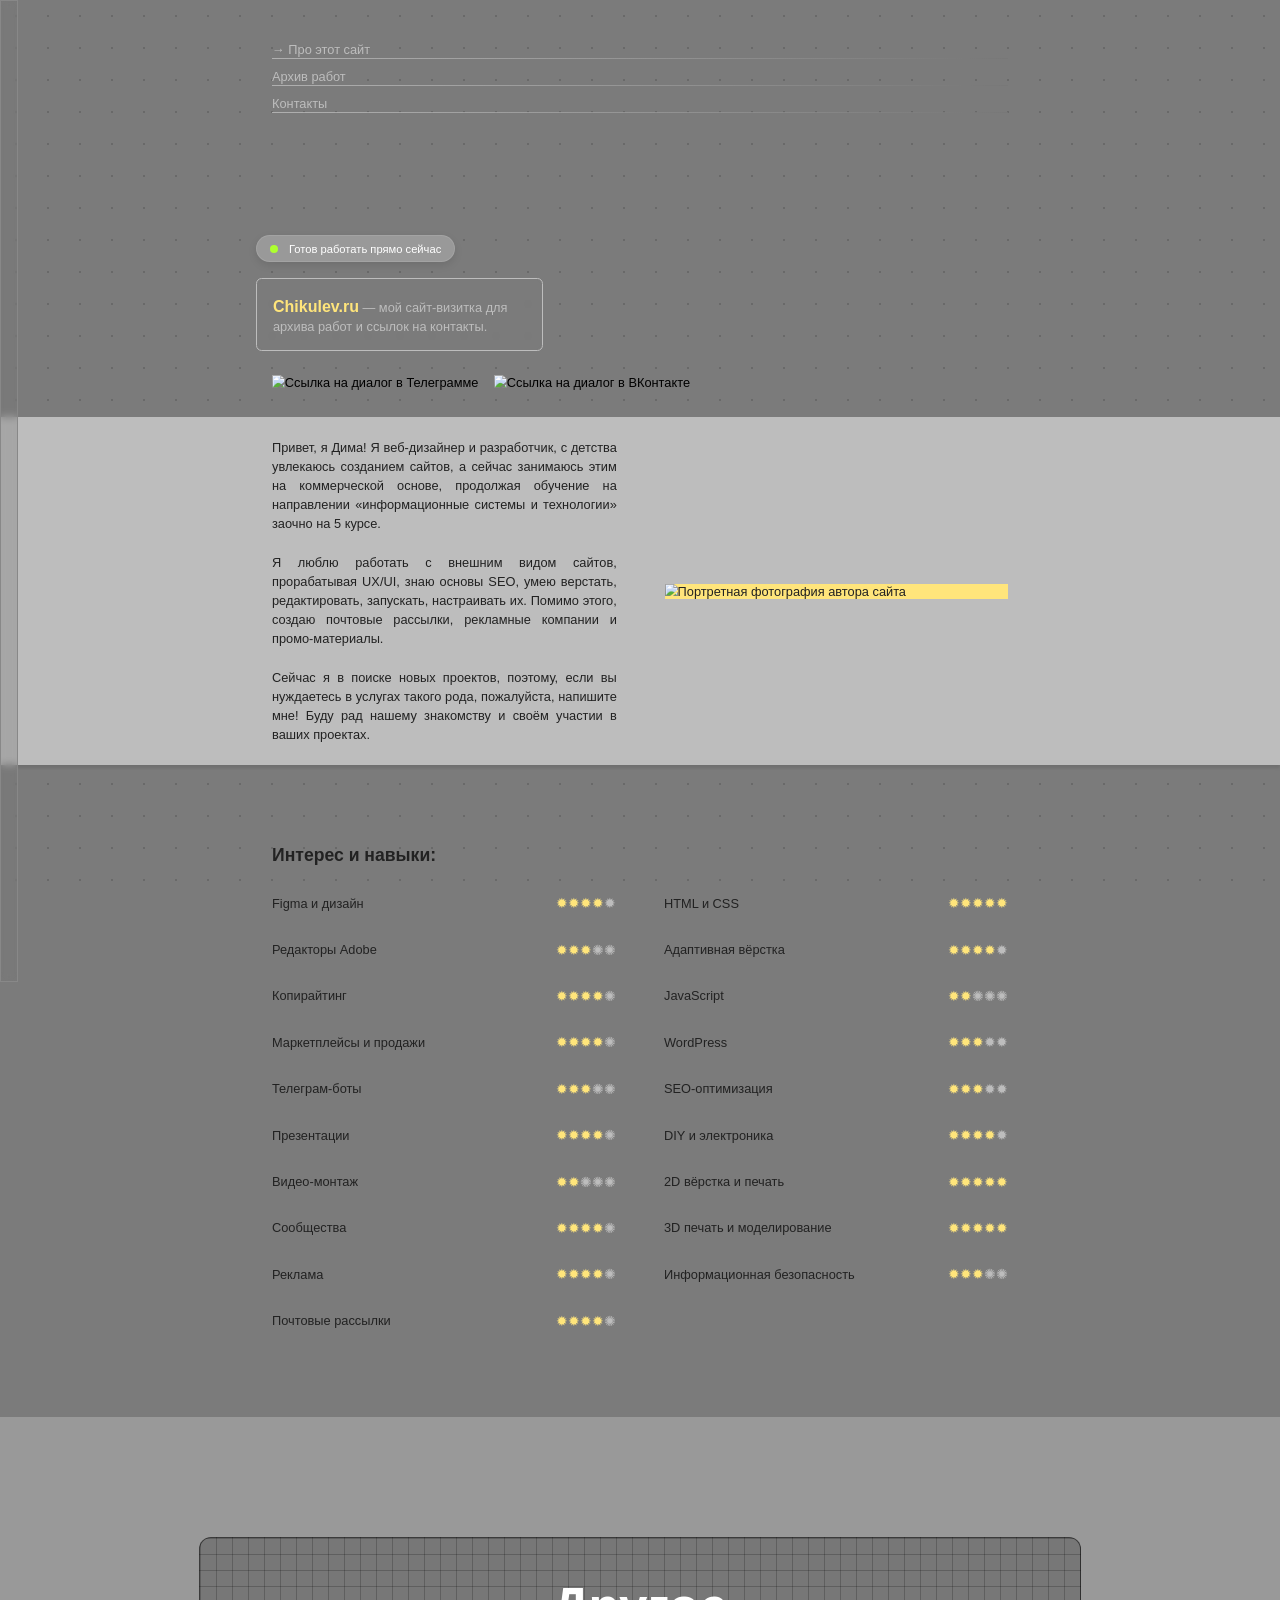
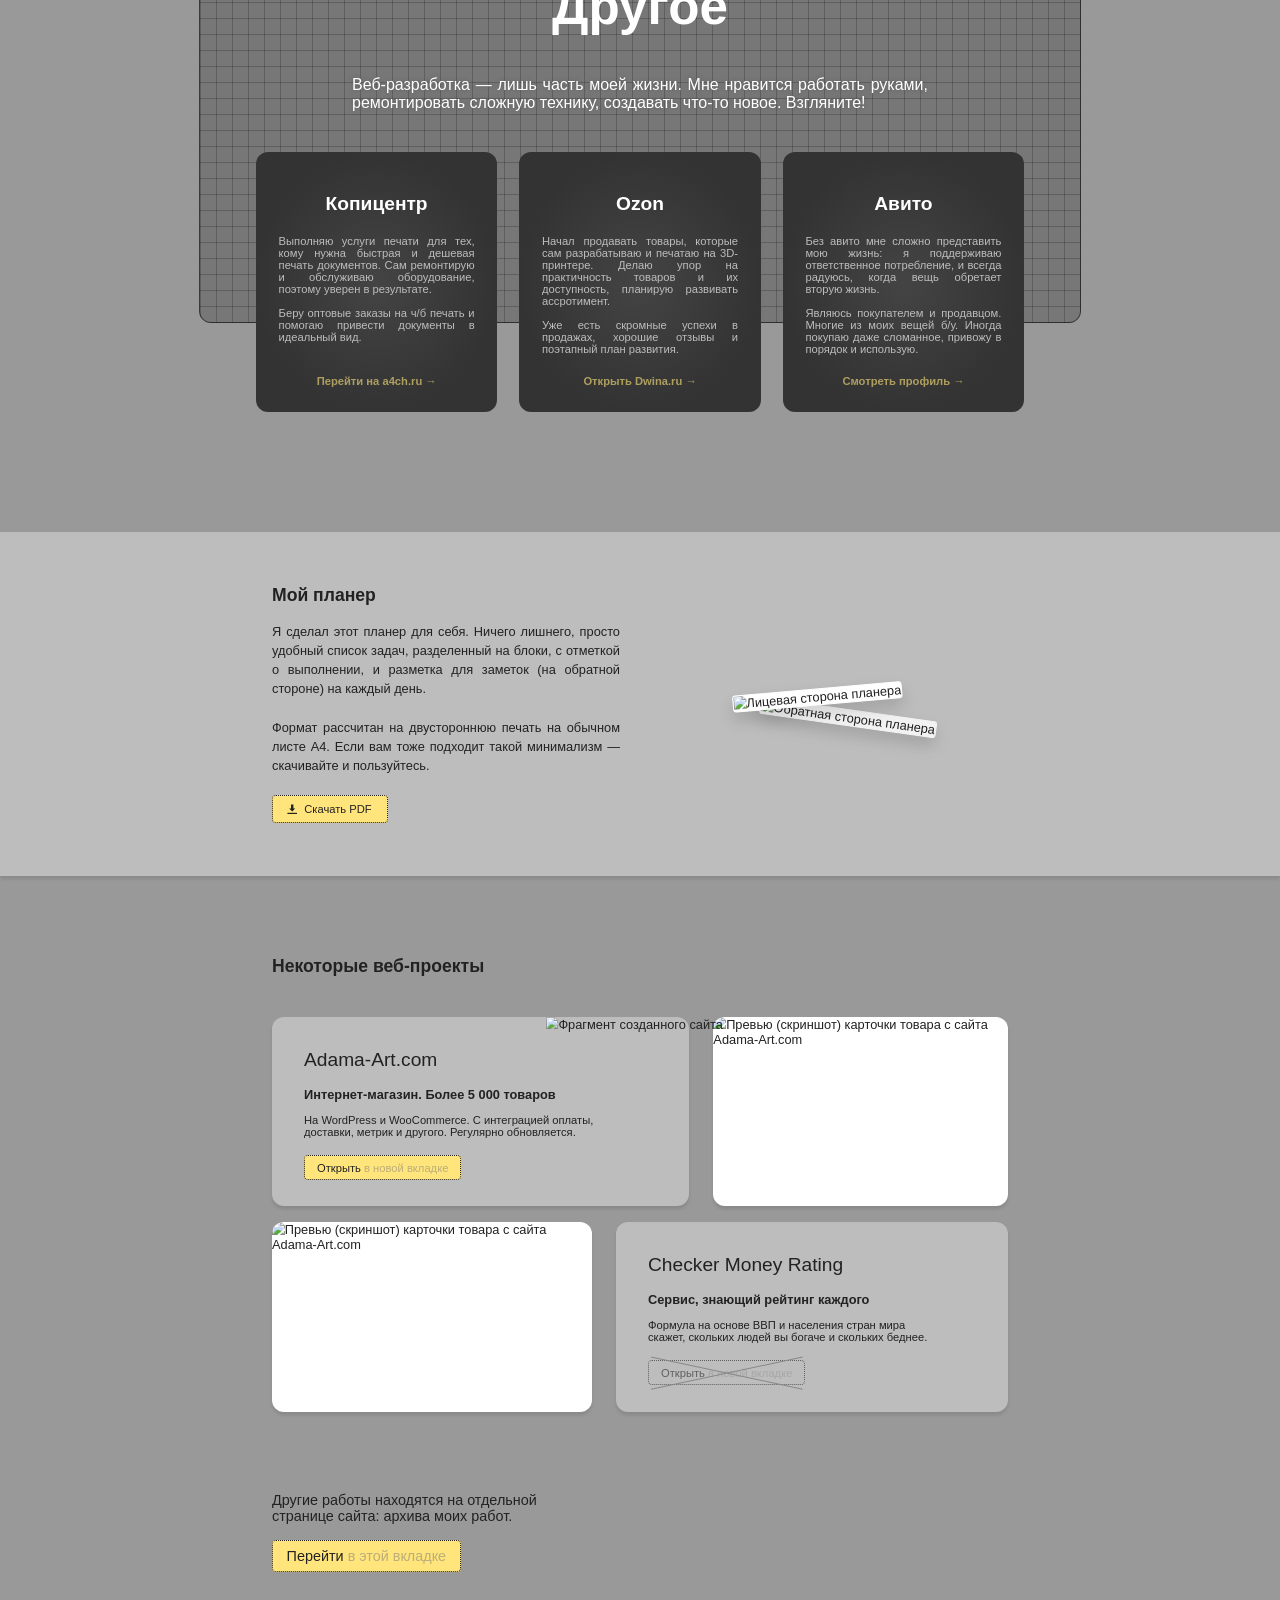
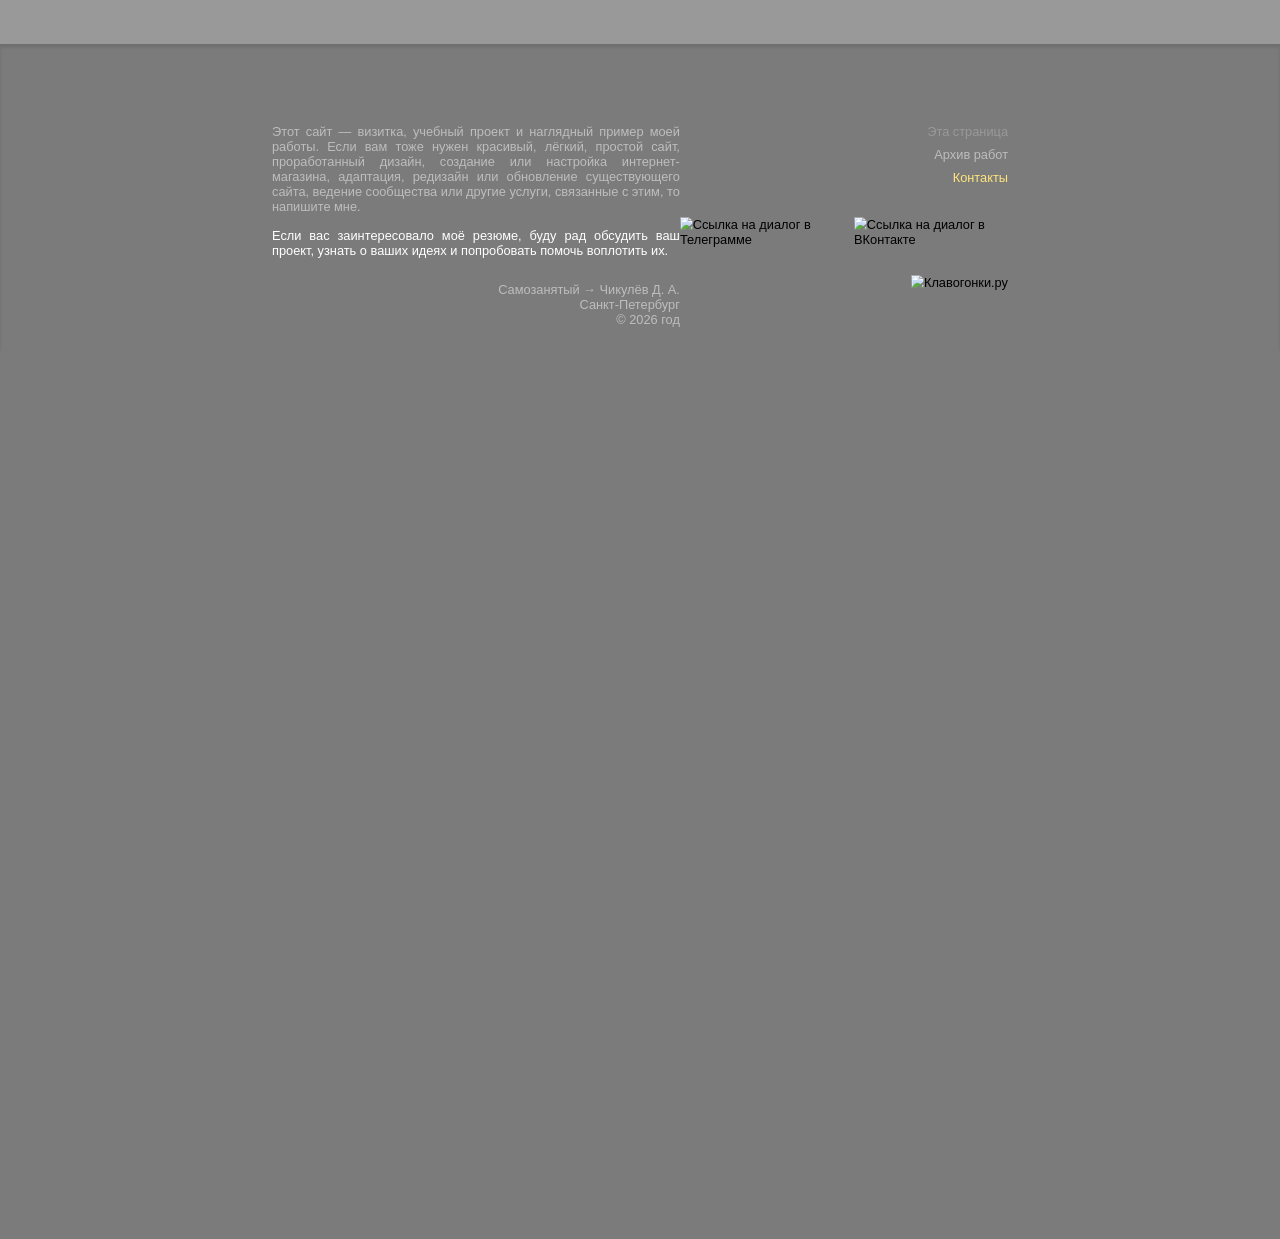
==== index.html @ 66cc4a61 "Add files via upload" ====
<!DOCTYPE html>
<html lang="ru">
<head>
    <meta charset="UTF-8">
    <meta name="viewport" content="width=device-width, initial-scale=1.0">
    <title>Chikulёv → Site-Визитка</title>
    
    <meta http-equiv="Cache-Control" content="public, max-age=3600000">

    <!-- Основные мета-теги -->
    <title>Дмитрий Чикулёв — веб-дизайнер и разработчик</title>
    <meta name="description" content="Портфолио Дмитрия Чикулёва — веб-дизайнера и разработчика. Нахожусь в поиске новых проектов, буду рад знакомству.">
    <meta name="keywords" content="Дмитрий Чикулёв, веб-дизайнер, разработчик, Figma, HTML, CSS, JavaScript, WordPress, портфолио">
    <meta name="author" content="Дмитрий Чикулёв">

    <!-- Open Graph -->
    <meta property="og:title" content="Дмитрий Чикулёв — веб-дизайнер и разработчик">
    <meta property="og:description" content="Портфолио-визитка с примерами работ и контактной информацией.">
    <meta property="og:image" content="https://chikulev.ru/image/main/prew1.91_1.png">
    <meta property="og:url" content="http://chikulev.ru/">
    <meta property="og:type" content="website">

    <!-- Twitter -->
    <meta name="twitter:card" content="summary_large_image">
    <meta name="twitter:title" content="Дмитрий Чикулёв — веб-дизайнер и разработчик">
    <meta name="twitter:description" content="Портфолио-визитка с примерами работ и контактной информацией.">
    <meta name="twitter:image" content="https://chikulev.ru/image/main/prew1.91_1.png">

    <link rel="stylesheet" href="style.css?v=1.7">
    <link rel="icon" href="favicon.ico" type="image/x-icon">
</head>
<body>
    <body>
    <!-- Лоадер: Маска -->
    <div id="intro-hole"></div>

    <div class="left_vert_menu">
        <div class="list_link">
            <div class="image_logo_link_menu">
                <a href="https://chikulev.ru/index.html" class="a__icon"><img src="./image/icons/home.svg" alt="Ссылка на диалог в ВКонтакте" class="first__icons"></a>
                <a href="https://chikulev.ru/archive.html" class="a__icon"><img src="./image/icons/archive.svg" alt="Ссылка на диалог в ВКонтакте" class="first__icons"></a>
                <a href="https://chikulev.ru/contacts.html" class="a__icon"><img src="./image/icons/contacts.svg" alt="Ссылка на диалог в ВКонтакте" class="first__icons"></a>

            </div>
        </div>
    </div>

    <header class="header">
        <div class="container">
            <nav class="header__nav">
                <ul class="header__list">
                    <li class="active"><a class="active" href="index.html">→ Про этот сайт</a></li>
                    <li><a href="archive.html">Архив работ</a></li>
                    <li><a href="contacts.html">Контакты</a></li>
                </ul>
            </nav>
        </div>
    </header>

    <section class="first fade-in">
        <div class="container">
            <div class="first__left">

                <div class="status-badge">
                    <span class="status-dot"></span> Готов работать прямо сейчас
                </div>

                <h1 class="title__first">
                    <span class="site__accent">Chikulev.ru</span>
                     — мой сайт-визитка для архива работ и ссылок на контакты.
                </h1>
                <div class="icons__first__section">
                    <a href="https://t.me/chikulev" target="_blank" class="a__icon"><img src="./image/icons/Telegram_32x32.png" alt="Ссылка на диалог в Телеграмме" class="first__icons"></a>
                    <a href="https://vk.com/write180668168" target="_blank" class="a__icon"><img src="./image/icons/VK_32x32.png" alt="Ссылка на диалог в ВКонтакте" class="first__icons"></a>
                </div>
            </div>

            <div class="first__bot__right">
                <p class="__thanks">Спасибо, что зашли на сайт</p>
           </div>
        </div>
    </section>

    <section class="main__about fade-in">
        <div class="container">
            <div class="left__content">
                <p class="text__about">Привет, я Дима! Я веб-дизайнер и разработчик, с детства увлекаюсь созданием сайтов, а сейчас занимаюсь этим на коммерческой основе, продолжая обучение на направлении «информационные системы и технологии» заочно на 5 курсе.</p>
                <p class="text__about">Я люблю работать с внешним видом сайтов, прорабатывая UX/UI, знаю основы SEO, умею верстать, редактировать, запускать, настраивать их. Помимо этого, создаю почтовые рассылки, рекламные компании и промо-материалы.</p>
                <p class="text__about">Сейчас я в поиске новых проектов, поэтому, если вы нуждаетесь в услугах такого рода, пожалуйста, напишите мне! Буду рад нашему знакомству и своём участии в ваших проектах.</p>
            </div>
            
            <div class="right__content">
                <img src="./image/main/photo_irl_1.webp" alt="Портретная фотография автора сайта" class="irl__photo">
            </div>
        </div>
    </section>

    <section class="score fade-in" style="background-color: unset;">
        <div class="container">
            <h1 class="title__score">Интерес и навыки:</h1>
            <div class="list__score">
                <div class="list__item__score">
                   <p class="name__item">Figma и дизайн</p> <!-- 1 лево -->
                   <div class="star__store"><span class="store__accent__1">✹✹✹✹</span><p class="store__last__1">✹</p></div>
                 </div>
                 <div class="list__item__score">
                    <p class="name__item">HTML и CSS</p> <!-- 1 право -->
                    <div class="star__store"><span class="store__accent__1">✹✹✹✹✹</span><p class="store__last__1"></p></div>
                 </div>

                 <div class="list__item__score">
                    <p class="name__item">Редакторы Adobe</p>
                    <div class="star__store"><span class="store__accent__1">✹️✹️✹️</span><p class="store__last__1">✺✺</p></div>
                 </div>

                 <div class="list__item__score">
                    <p class="name__item">Адаптивная вёрстка</p>
                    <div class="star__store"><span class="store__accent__1">✹✹✹✹</span><p class="store__last__1">✹</p></div>
                 </div>

                 <div class="list__item__score">
                    <p class="name__item">Копирайтинг</p>
                    <div class="star__store"><span class="store__accent__1">✹✹✹✹</span><p class="store__last__1">✺</p></div>
                 </div>

                 <div class="list__item__score">
                    <p class="name__item">JavaScript</p>
                    <div class="star__store"><span class="store__accent__1">✹✹</span><p class="store__last__1">✺✺✺</p></div>
                 </div>

                 <div class="list__item__score">
                    <p class="name__item">Маркетплейсы и продажи</p>
                    <div class="star__store"><span class="store__accent__1">✹✹✹✹</span><p class="store__last__1">✺</p></div>
                 </div>

                 <div class="list__item__score">
                    <p class="name__item">WordPress</p>
                    <div class="star__store"><span class="store__accent__1">✹✹✹</span><p class="store__last__1">✹✹</p></div>
                 </div>

                 <div class="list__item__score">
                    <p class="name__item">Телеграм-боты</p>
                    <div class="star__store"><span class="store__accent__1">✹✹✹</span><p class="store__last__1">✺✺</p></div>
                 </div>

                 <div class="list__item__score">
                    <p class="name__item">SEO-оптимизация</p>
                    <div class="star__store"><span class="store__accent__1">✹✹✹</span><p class="store__last__1">✹✹</p></div>
                 </div>

                 <div class="list__item__score">
                    <p class="name__item">Презентации</p>
                    <div class="star__store"><span class="store__accent__1">✹✹✹✹</span><p class="store__last__1">✺</p></div>
                 </div>

                 <div class="list__item__score">
                    <p class="name__item">DIY и электроника</p>
                    <div class="star__store"><span class="store__accent__1">✹✹✹✹</span><p class="store__last__1">✹</p></div>
                 </div>   

                 <div class="list__item__score">
                    <p class="name__item">Видео-монтаж</p>
                    <div class="star__store"><span class="store__accent__1">✹✹</span><p class="store__last__1">✺✺✺</p></div>
                 </div>

                 <div class="list__item__score">
                    <p class="name__item">2D вёрстка и печать</p>
                    <div class="star__store"><span class="store__accent__1">✹✹✹✹✹</span><p class="store__last__1"></p></div>
                 </div>

                 <div class="list__item__score">
                    <p class="name__item">Сообщества</p>
                    <div class="star__store"><span class="store__accent__1">✹✹✹✹</span><p class="store__last__1">✺</p></div>
                 </div>

                 <div class="list__item__score">
                    <p class="name__item">3D печать и моделирование</p>
                    <div class="star__store"><span class="store__accent__1">✹✹✹✹✹</span><p class="store__last__1"></p></div>
                 </div>

                 <div class="list__item__score">
                    <p class="name__item">Реклама</p>
                    <div class="star__store"><span class="store__accent__1">✹✹✹✹</span><p class="store__last__1">✺</p></div>
                 </div>
                 
                 <div class="list__item__score">
                    <p class="name__item">Информационная безопасность</p>
                    <div class="star__store"><span class="store__accent__1">✹✹✹</span><p class="store__last__1">✺✺</p></div>
                 </div>

                 <div class="list__item__score">
                    <p class="name__item">Почтовые рассылки</p>
                    <div class="star__store"><span class="store__accent__1">✹✹✹✹</span><p class="store__last__1">✺</p></div>
                 </div>

            </div>
        </div>
    </section>

    <!-- <section class="advantages fade-in">
        <div class="grid__advantages__background"></div>
        <div class="container">
            <h3 class="title__advant">Ключевые этапы</h3>
            <div class="text__div">
                <p class="text__advant">Шаги, из которых состоит работа по созданию сайтов. Но это не граница от начала до конца — чем больше есть до и после, тем лучше будет результат.</p>
                <p class="text__advant">Я могу выполнить работу по одному, нескольким или всем пунктам сразу, в зависимости от того, что вам необходимо.</p>
            </div>
            <div class="card__advant">
                <div class="card__item">
                    <p class="card__item__name">Анализ</p>
                    <p class="card__item__text">Поиск акцентов, целей, аудитории, структуры и функционала. Изучение продукта, конкурентов, зарубежных аналогов. Планирование технологий, подходов.</p>
                </div>

                <div class="card__item">
                    <p class="card__item__name">Дизайн</p>
                    <p class="card__item__text">Создание прототипа, MVP версии, шаблонов, адаптивов, поведений при взаимодействии, логотипов и иконок. Выбор цветовой палитры, шрифтов.</p>
                </div>

                <div class="card__item">
                    <p class="card__item__name">Разработка</p>
                    <p class="card__item__text">Вёрстка и программирование, интеграции с CMS, API. Проработка SEO, микроразметки. Аналитика и обучение. Запуск на сервере, тестирование.</p>
                </div>
            </div>
        </div>
    </section> -->

<section class="advantages fade-in" style="padding: 150px 0;">
        <!-- Твоя фирменная сетка на фоне -->
        <div class="grid__advantages__background"></div>
        
        <div class="container">
            <h3 class="title__advant">Другое</h3>
            <div class="text__div">
                <p class="text__advant">Веб-разработка — лишь часть моей жизни. Мне нравится работать руками, ремонтировать сложную технику, создавать что-то новое. Взгляните!</p>
            </div>
            
            <div class="card__advant">
                <!-- Карточка 1: Типография -->
                <a href="https://a4ch.ru/" target="_blank" class="card__item project-link-card">
                    <p class="card__item__name">Копицентр</p>
                    <p class="card__item__text">Выполняю услуги печати для тех, кому нужна быстрая и дешевая печать документов. Сам ремонтирую и обслуживаю оборудование, поэтому уверен в результате. <br><br>Беру оптовые заказы на ч/б печать и помогаю привести документы в идеальный вид.</p>
                    <span class="card__arrow">Перейти на a4ch.ru →</span>
                </a>

                <!-- Карточка 2: Ozon -->
                <a href="https://dwina.ru/" target="_blank" class="card__item project-link-card">
                    <p class="card__item__name">Ozon</p>
                    <p class="card__item__text">Начал продавать товары, которые сам разрабатываю и печатаю на 3D-принтере. Делаю упор на практичность товаров и их доступность, планирую развивать ассротимент.<br><br>Уже есть скромные успехи в продажах, хорошие отзывы и поэтапный план развития.</p>
                    <span class="card__arrow">Открыть Dwina.ru →</span>
                </a>

                <!-- Карточка 3: Авито -->
                <a href="https://www.avito.ru/user/c9ce310457b719fe0834725103752ccd/profile" target="_blank" class="card__item project-link-card">
                    <p class="card__item__name">Авито</p>
                    <p class="card__item__text">Без авито мне сложно представить мою жизнь: я поддерживаю ответственное потребление, и всегда радуюсь, когда вещь обретает вторую жизнь.<br><br>Являюсь покупателем и продавцом. Многие из моих вещей б/у. Иногда покупаю даже сломанное, привожу в порядок и использую.</p>
                    <span class="card__arrow">Смотреть профиль →</span>
                </a>
            </div>
        </div>
    </section>

<!-- СЕКЦИЯ ПЛАНЕРА -->
    <section class="planner fade-in">
        <div class="container planner__container">
            <div class="planner__content">
                <h4 class="title__project" style="margin-bottom: 20px; color: #222;">Мой планер</h4>
                <p class="text__about">Я сделал этот планер для себя. Ничего лишнего, просто удобный список задач, разделенный на блоки, с отметкой о выполнении, и разметка для заметок (на обратной стороне) на каждый день.</p>
                <p class="text__about">Формат рассчитан на двустороннюю печать на обычном листе А4. Если вам тоже подходит такой минимализм — скачивайте и пользуйтесь.</p>
                
                <a href="./files/planner.pdf" target="_blank" class="btn__open planner__btn">
                    <svg width="18" height="18" viewBox="0 0 24 24" fill="none" xmlns="http://www.w3.org/2000/svg" style="margin-right: 6px;">
                        <path d="M12 16L7 11H10V4H14V11H17L12 16Z" fill="currentColor"/>
                        <path d="M4 18H20V20H4V18Z" fill="currentColor"/>
                    </svg>
                    Скачать PDF 
                </a>
            </div>
            
            <div class="planner__cards">
                <!-- Обратная сторона (лежит внизу) -->
                <img src="./image/planner_back.png" alt="Обратная сторона планера" class="planner__card planner__card--back" loading="lazy">
                <!-- Лицевая сторона (лежит сверху) -->
                <img src="./image/planner_front.png" alt="Лицевая сторона планера" class="planner__card planner__card--front" loading="lazy">
            </div>
        </div>
    </section>

    <section class="project fade-in">
        <div class="container">
            <h4 class="title__project">Некоторые веб-проекты</h4>
            <div class="project__list">
                <div class="project__item">
                    <div class="about__project">
                        <img src="./image/project/Adama-Art_2.webp" alt="Фрагмент созданного сайта" class="right__image__block" loading="lazy">
                        <p class="title__project__name">Adama-Art.com</p>
                        <p class="short__about__project">Интернет-магазин. Более 5 000 товаров</p>
                        <p class="long__about__project">На WordPress и WooCommerce. С интеграцией оплаты, доставки, метрик и другого. Регулярно обновляется.</p>
                        <a href="https://adama-art.com/" class="btn__open" target="_blank">Открыть <span class="comment__btn">в новой вкладке</span></a>
                    </div>
                    <img src="./image/project/Adama-Art.webp" alt="Превью (скриншот) карточки товара с сайта Adama-Art.com" class="project__prev" loading="lazy">
                </div>

                <div class="project__item">
                    <img src="./image/project/Checker_Money_Rating.webp" alt="Превью (скриншот) карточки товара с сайта Adama-Art.com" class="project__prev" loading="lazy">
                    <div class="about__project checker">
                        <p class="title__project__name">Checker Money Rating</p>
                        <p class="short__about__project">Сервис, знающий рейтинг каждого</p>
                        <p class="long__about__project">Формула на основе ВВП и населения стран мира скажет, скольких людей вы богаче и скольких беднее.</p>
                        <a href="#!" class="btn__open close">Открыть <span class="comment__btn">в новой вкладке</span></a>
                    </div>
                </div>
            </div>
            <p class="add__info">Другие работы находятся на отдельной странице сайта: архива моих работ.</p>
            <a href="archive.html" class="btn__open over">Перейти <span class="comment__btn">в этой вкладке</span></a>
        </div>
    </section>

    <footer class="footer__main fade-in">
        <div class="container">
            <div class="left__footer">
                <p>Этот сайт — визитка, учебный проект и наглядный пример моей работы. Если вам тоже нужен красивый, лёгкий, простой сайт, проработанный дизайн, создание или настройка интернет-магазина, адаптация, редизайн или обновление существующего сайта, ведение сообщества или другие услуги, связанные с этим, то напишите мне.</p>
                <p class="accent">Если вас заинтересовало моё резюме, буду рад обсудить ваш проект, узнать о ваших идеях и попробовать помочь воплотить их.</p>
                <div class="right__right__footer">
                    <p>Самозанятый → Чикулёв Д. А.</p>
                    <p>Санкт-Петербург</p>
                    <p>© 2026 год</p>
                </div>
            </div>
            <div class="right__footer">
                <nav class="footer__nav">
                    <ul>
                        <li class="active"><a class="active" href="index.html">Эта страница</a></li>
                        <li><a href="archive.html">Архив работ</a></li>
                        <li><a class="accent__li" href="contacts.html">Контакты</a></li>
                    </ul>
                </nav>
                
                <div class="icons__first__section">
                    <a href="https://t.me/chikulev" target="_blank" class="a__icon"><img src="./image/icons/Telegram_32x32.png" alt="Ссылка на диалог в Телеграмме" class="first__icons"></a>
                    <a href="https://vk.com/write180668168" target="_blank" class="a__icon"><img src="./image/icons/VK_32x32.png" alt="Ссылка на диалог в ВКонтакте" class="first__icons"></a>
                </div>

                <div class="klavagonki_bar">
                    <a href='https://klavogonki.ru/u/#/95210/'>
                        <img border='0' src='https://klavogonki.ru/storage/userbar/ub4-95210.gif' title='Клавогонки.ру'>
                    </a>
                </div>
            </div>
        </div>
    </footer>

    <script src="random__nav__emoji.js"></script> <!-- Случайный смайлик при наведении на меню -->
    <script src="main.js"></script>

</body>
</html>
---- style.css ----
@font-face {
    font-family: Inter, sans-serif;
    font-style: normal;
    src: url('./fonts/Inter-Regular.otf') format('opentype');
    font-weight: 400;
    font-display: swap;
    src: url("Inter-Regular.woff2?v=3.12") format("woff2"),
         url("Inter-Regular.woff?v=3.12") format("woff");
}

:root {
  --text_color: #222;
  --silver: #BDBDBD; 
  --accent1: #FFE57B;
}

* {
    margin: 0;
    padding: 0;
    font-family: Inter, sans-serif;
}

body {
  background-color: #7B7B7B; 
  color: var(--text_color);
  font-size: 16px;
  background-image: radial-gradient(rgba(0, 0, 0, 0.15) 1px, transparent 2px);
  background-size: 40px 40px;
  background-attachment: fixed; 
}

.header {
  margin-top: 100px;
}

a {
  text-decoration: none;
  color: #000;
}

ul {
  list-style: none;
  padding: 0;
  margin: 0;
}

.container {
  max-width: 920px;
  margin-right: auto;
  margin-left: auto;
}

.first .container {
  margin-top: 100px;
  height: 350px;
  display: flex;
  flex-direction: column;
  justify-content: space-between;
}

.header__list li {
  margin-bottom: 10px;
  background-repeat: no-repeat;
  background-position: center bottom 1px;
  background-size: 100% 1px;
  background-image: linear-gradient(to right, var(--silver), #777);
}

.header__nav {
  line-height: 150%;
  color: #666;
  min-height: 194px;
}

.header__nav a {
  color: var(--silver);
  transition: color 0.3s;
}

.header__nav a:hover {
  color: var(--accent1);
}

.header__nav a:hover::after {
  content: attr(data-emoji);
  margin-left: 5px;
  font-size: 35px;
  position: absolute;
}

.title__first {
  font-weight: 400;
  margin-left: -20px;
  padding: 20px;
  border: 1px solid var(--silver);
  font-size: 16px;
  max-width: 316px;
  min-width: 316px;
  border-radius: 7px;
  color: var(--silver);
  backdrop-filter: blur(3px);
  transition: all 0.3s ease;
}

.title__first:hover {
  transform: translateY(-3px);
  box-shadow: 0 10px 25px rgba(0, 0, 0, 0.15);
  background-color: rgba(189, 189, 189, 0.1);
}

.site__accent {
  font-weight: 900;
  font-size: 20px;
  line-height: 150%;
  color: var(--accent1);
}

.icons__first__section {
  margin-top: 30px;
}

.a__icon + .a__icon {
  padding-left: 15px;
}

.first__icons {
  width: 32px;
  height: auto;
  transition: all 0.2s ease;
}

.first__icons:hover {
  opacity: 1;
  transform: scale(1.15) translateY(-3px);
}

.first__bot__right {
  display: flex;
  flex-direction: column;
  align-items: flex-end;
  justify-content: flex-end;
  text-transform: uppercase;
  font-size: 10px;
  line-height: 150%;
  color: var(--text_color);
}

.first__bot__right .__thanks {
  color: var(--silver);
  display: none;
}          

.main__about {
  position: relative;
  z-index: 5;
  margin: 107px 0 0 0;
  background-color: var(--silver);
  box-shadow: 0 4px 4px 0 rgba(0, 0, 0, 0.1);
}

.main__about .container {
  display: flex;
  justify-content: space-between;
  align-items: center;
}

.left__content {
  margin: 26px 60px 26px 0;
  max-width: 431px;
}

.text__about {
  line-height: 150%;
  text-align: justify;
}

.text__about + .text__about {
  margin-top: 24px;
}

.right__content {
  max-height: 448px;
  width: 429px;
  background-color: var(--accent1);
}

.irl__photo {
  max-width: 390px;
  margin-top: -30px;
}

.score {
  padding: 100px 0;
  background-color: #999;
}

.title__score {
  font-weight: 900;
  font-size: 22px;
  color: #222;
}

.list__score {
  margin-top: 26px;
  display: flex;
  justify-content: space-between;
  flex-wrap: wrap;
  gap: 18px 60px;
}

.list__item__score {
  display: flex;
  justify-content: space-between;
  align-items: center;
  width: 430px;
  padding: 10px 15px;
  margin: 0 -15px;
  border-radius: 5px;
  transition: all 0.3s ease;
}

.list__item__score:hover {
  background-color: #a8a8a850;
  backdrop-filter: blur(2px);
  transform: translateX(8px); 
}

.star__store {
  color: var(--silver);
  display: flex;
  font-size: 18px;
}

span.store__accent__1 {
  color: var(--accent1);
}

.grid__advantages__background {
  position: absolute;
  width: 1100px;
  height: 480px;
  background-color: #777;  
  background-image: 
    linear-gradient(to right, rgba(0, 0, 0, 0.2) 1px, transparent 1px),
    linear-gradient(to bottom, rgba(0, 0, 0, 0.2) 1px, transparent 1px);
  background-size: 20px 20px;
  border: 1px solid rgba(0, 0, 0, 0.5);
  border-radius: 15px;
  margin-left: auto;
  margin-right: auto;
  left: 0;
  right: 0;
  z-index: 10;  
}

.advantages {
  background-color: #999;
  padding: 50px 0;
  color: var(--silver);
  z-index: 10;
}

.advantages .container {
  display: flex;
  flex-direction: column;
  z-index: 10;
  max-width: 960px;
}

.title__advant {
  padding-top: 50px;
  z-index: 10;
  color: #fff;
  font-size: 64px;
  font-weight: 900;
  text-align: center;
}

.advantages .text__div {
  display: flex;
  justify-content: center;
  margin: 50px 0;
  flex-direction: column;
  align-items: center;
  gap: 15px 0;
}

.text__advant {
  font-size: 20px;
  color: #fff;
  text-align: justify;
  max-width: 720px;
  z-index: 10;
  text-shadow: 0 0 5px rgb(95, 95, 95);
}

.card__advant {
  z-index: 10;
  display: flex;
  gap: 20px;
  justify-content: space-between;
  flex-wrap: wrap;
}

.card__item {
  background: radial-gradient(50% 50% at 50% 50%, #444 0%, #333 100%);
  border-radius: 15px;
  width: 299px;
  transition: all 0.3s ease;
}

.card__item:hover {
  transform: translateY(-8px);
  box-shadow: 0 15px 30px rgba(0,0,0,0.4);
}

.card__item__name {
  text-align: center;
  color: #fff;
  font-size: 24px;
  font-weight: 900;
  margin: 50px 0 25px 0;
}

.card__item__text {
  text-align: justify;
  margin: 0 27px 30px 27px;
  font-size: 14px;
}

.project {
  background: #999;
  padding: 100px 0;
}

.title__project {
  font-weight: 900;
  font-size: 22px;
  color: #222;
  margin-bottom: 50px;
}

.project__item {
  display: flex;
  flex-direction: row;
  justify-content: space-between;
  align-items: stretch;
  margin-bottom: 20px;
}

.title__project__name {
  font-weight: 300;
  font-size: 24px;
  margin-bottom: 20px;
}

.about__project {
  padding: 40px;
  background-color: var(--silver);
  width: 550px;
  border-radius: 15px;
  margin: 0 30px 0 0;
  box-shadow: 0 4px 4px 0 rgba(0, 0, 0, 0.1);
  transition: all 0.3s ease;
}

.about__project:hover {
  transform: translateY(-5px);
  box-shadow: 0 12px 25px rgba(0, 0, 0, 0.2);
}

.short__about__project {
  font-weight: 600;
  margin-bottom: 15px;
}

.long__about__project {
  font-size: 14px;
  width: 400px;
  margin-bottom: 27px;
}

.btn__open {
  background-color: var(--accent1);
  padding: 7px 15px;
  border-radius: 5px;
  font-size: 14px;
  color: #222;
  border: 1px dotted #222;
  transition: all 0.3s ease !important;
}

.btn__open:hover {
  border: 1px solid #444;
  transform: translateY(-2px);
  box-shadow: 0 5px 15px rgba(0, 0, 0, 0.2);
}

.comment__btn {
  font-weight: 200;
  color: #77777780;
}

.project__prev {
  box-shadow: 0 4px 4px 0 rgba(0, 0, 0, 0.1);
  border-radius: 15px;
  object-fit: cover;
  background-color: #FFF;
  max-height: 240px;
  max-width: 400px;
  transition: all 0.4s ease;
}

.project__prev:hover {
  transform: scale(1.03);
  box-shadow: 0 12px 25px rgba(0, 0, 0, 0.2);
}

.add__info {
  width: 350px;
  font-size: 18px;
  margin: 100px 0 30px 0;
}

.right__image__block {
  position: absolute;
  margin-top: -40px;
  margin-left: 302px;
  height: 238px;
}

.right__image__block.Dental {
  position: absolute;
  margin-top: 13px;
  margin-left: 407px;
  height: 138px;
}

.about__project.checker {
  width: 450px;
  margin: 0 0 0 30px;
}

.about__project.checker .long__about__project {
  width: 350px;
}

.btn__open.over {
  font-size: 18px;
  padding: 9px 17px;
}

.klavagonki_bar {
  margin-top: 35px;
  display: flex;
  justify-content: flex-end;
}

.footer__main {
  padding: 100px 0 30px 0;
  box-shadow: inset 0 4px 4px 0 rgba(0, 0, 0, 0.1);
  backdrop-filter: blur(2px);
}

.footer__main .container {
  display: flex;
  justify-content: space-between;
}

.left__footer {
  width: 644px;
  font-weight: 400;
  text-align: justify;
  color: var(--silver);
}

.left__footer p + p {
  margin-top: 18px;
}

.left__footer .accent {
  color: #fff;
}

.right__footer li {
  margin-bottom: 10px;
}

.footer__nav .active {
  color: #999;
}

.footer__nav a {
  color: var(--silver);
}

.footer__nav ul {
  display: flex;
  flex-direction: column;
  align-items: flex-end;
}

.right__footer .accent__li {
  color: var(--accent1);
}

.right__footer a:hover {
  opacity: 0.7;
}

.right__footer .icons__first__section {
  display: flex;
  flex-direction: row;
  justify-content: flex-end;
}

.right__right__footer {
  display: flex;
  justify-content: flex-end;
  flex-wrap: nowrap;
  flex-direction: column;
  align-items: flex-end;
  margin-top: 30px;
}

.right__right__footer p+p {
  margin: 0;
}

/* Страница КОНТАКТЫ */
.first__contacts {
  padding-bottom: 100px;
}

.first__contacts .container {
  display: flex;
  min-height: 380px;
}

.left__block {
  display: flex;
  flex-direction: column;
  justify-content: space-around;
}

.title__contacts {
  color: var(--accent1);
  font-size: 64px;
  width: 470px;
  line-height: 90%;
  font-weight: 900;
}

.link_contacts {
  font-size: 22px;
  color: #d0d0d0;
  max-width: 450px;
}

.link_contacts a {
  font-size: 22px;
  color: #fff;
  max-width: 450px;
  transition: all 0.3s ease !important;
}

.link_contacts a:hover {
  color: var(--accent1);
}

.about__contacts {
  font-size: 16px;
  color: #9ebd91;
}

.right__block {
  display: flex;
  flex-direction: column;
  margin-left: auto;
  min-width: 350px;
  padding-top: 30px;
  align-items: flex-end;
  justify-content: flex-end;
}

.comment__info {
  font-size: 14px;
  color: #fff;
}

.title__info {
  font-size: 36px;
  color: #fff;
  margin-bottom: 35px;
}

.title__info.bold {
  font-weight: 900;
}

.telegram__block {
  display: flex;
  justify-content: center;
  background-color: #0088cc;
  height: 100px;
  align-items: center;
  margin-left: auto; 
  margin-right: auto;
  margin-top: 50px;
  overflow: hidden;
  width: 920px;
  position: relative;
  box-shadow: 0 4px 6px rgba(0, 0, 0, 0.1);
}

.telegram__block::after {
  content: '';
  position: absolute;
  bottom: -40px;
  right: 80px;
  transform: translateX(-50%);
  width: 100px;
  height: 100px;
  background: rgba(255, 255, 255, 0.7);
  border-radius: 50%;
  box-shadow: 
    -50px -30px 0 rgba(255, 255, 255, 0.7),
    -40px 30px 0 rgba(255, 255, 255, 0.7),
    50px 20px 0 rgba(255, 255, 255, 0.7);
}

.plane {
  position: absolute;
  right: 50px;
  width: 120px;
  height: 120px;
  background: #ffffff;
  clip-path: polygon(0% 0%, 100% 50%, 0% 100%, 15% 55%, 50% 50%, 15% 45%);
  transform: rotate(-20deg);
}

.plane::before {
  content: '';
  position: absolute;
  bottom: 8%;
  left: 15%;
  width: 60%;
  height: 10%;
  background: #fff;
  clip-path: polygon(0% 0%, 100% 50%, 0% 100%);
}

.plane::after {
  content: '';
  position: absolute;
  bottom: 25%;
  left: 25%;
  width: 45%;
  height: 8%;
  background: #0088cc;
  clip-path: polygon(0% 0%, 100% 50%, 0% 100%);
}

.telegram_text {
  color: #FFF;
}

.qr__code__block {
  display: flex;
  margin-left: auto; 
  margin-right: auto;
  flex-direction: column;
  align-items: center;
  align-content: center;
  width: 920px;
  margin-top: 50px;
}

.qr__code__text {
  color: var(--silver);
  letter-spacing: 0.25em;
}

.qr__code__block img {
  width: 150px;
}

/* Страница АРХИВА */
.first__arhive {
  padding-bottom: 100px;
}

.first__arhive h1 {
  padding-bottom: 25px;
}

.first__arhive .container {
  display: flex;
  min-height: 380px;
}

.first__arhive .left__block p {
  color: var(--silver);
  text-align: justify;
  font-size: 18px;
}

.btn__contact {
  width: 250px;
  margin-top: 15px;
  position: relative;
  background: linear-gradient(90deg, #565656, #313131);
  border: 2px solid transparent;
  border-radius: 5px;
  padding: 10px;
  color: white;
  font-size: 16px;
  font-weight: normal;
  cursor: pointer;
  transition: all 0.3s ease;
  box-shadow: 0 4px 15px rgba(0, 0, 0, 0.2);
  display: inline-flex;
  justify-content: center;
  align-items: center;
  gap: 8px;
  overflow: hidden;
}

.btn__contact::before {
  content: '';
  position: absolute;
  top: var(--y, 50%);
  left: var(--x, 50%);
  width: 160px;
  height: 160px;
  filter: blur(15px);
  background: rgba(255, 255, 255, 0.16);
  border-radius: 50%;
  transform: translate(-50%, -50%) scale(0);
  transition: transform 0.3s ease, opacity 0.3s ease;
  pointer-events: none;
}

.btn__contact:hover {
  background: linear-gradient(90deg, #373737, #575757);
  box-shadow: 0 4px 15px rgba(0, 0, 0, 0.3);
  transform: scale(1.01);
}

.btn__contact:hover::before {
  transform: translate(-50%, -50%) scale(1);
  opacity: 1;
}

.btn__contact:mouseleave::before {
  transform: translate(-50%, -50%) scale(0);
  opacity: 0;
}

.two__arhive {
  min-height: 1000px;
  background-color: #999;
}

.btn__open.close {
  background-color: var(--silver);
  position: relative;
  pointer-events: none;
  opacity: 0.6;
}

.btn__open.close::before,
.btn__open.close::after {
  content: "";
  position: absolute;
  top: 50%;
  left: 50%;
  width: 100%;
  height: 1px;
  background: #666;
  transform-origin: center;
}

.btn__open.close::before {
  transform: translate(-50%, -50%) rotate(12deg);
}

.btn__open.close::after {
  transform: translate(-50%, -50%) rotate(-12deg);
}

.about__project.black {
  color: var(--silver);
}

.logo__container {
  display: flex;
  justify-content: space-evenly;
  padding: 50px 0;
  background-color: var(--silver);
  border-radius: 15px;
  flex-wrap: wrap;
  gap: 20px;
  box-shadow: 0 4px 4px 0 rgba(0, 0, 0, 0.1);
}

.logo__container img {
  height: 70px;
  border-radius: 5px;
  background-color: #fff;
}

.photo__design {
  display: flex;
  flex-wrap: wrap;
  gap: 25px;
  padding: 25px;
  margin: 25px 0;
  box-shadow: 0 4px 4px 0 rgba(0, 0, 0, 0.1);
  background-color: var(--silver);
  border-radius: 15px;
  align-items: center;
  justify-content: space-between;
}

.photo__design img {
  width: 190px;
  object-fit: contain;
  height: 100%;
  background-color: #fff;
  border-radius: 15px;
  box-shadow: 0 4px 4px 0 rgba(0, 0, 0, 0.1);
}

.comment {
  margin-bottom: 10px;
}

/* ПРОМО ПРОЕКТЫ (Бот и Плагин) */
.promo_project1 {
  position: relative;
  padding: 150px 0;
  background-color: #999;
}

.background_line {
  background-color: #777;
  position: absolute;
  left: 0;
  top: calc(50% + 10px);
  width: 100%;
  height: 100px;
  box-shadow: 0 4px 4px 0 rgba(0, 0, 0, 0.3);
}

.promo_project1 .container {
  position: relative;
  display: flex;
  gap: 0 15px;
}

.left-block {
  background-color: #BDBDBD;
  border-radius: 15px;
  min-width: 50%;
  min-height: 400px;
  justify-content: flex-start;
  position: relative;
  overflow: hidden;
}

.right__image__block2 {
  position: absolute;
  top: -50px;
  right: -180px;
  width: 350px;
  height: 350px;
  pointer-events: none;
}

.right__image__block3 {
  position: absolute;
  bottom: -50px;
  right: -60px;
  width: 250px;
  height: 250px;
  transform: rotate(-5deg);
  pointer-events: none;
}

.cont-block {
  position: relative;
  z-index: 2;
  margin: 20px 172px 0 15px;
}

.title_block {
  z-index: 3;
  font-size: 24px;
  color: #FEFEFE;
  text-align: center;
  height: 40px;
  backdrop-filter: blur(8px);
  background: rgba(84, 84, 84, 0.25);
  padding: 0 0 15px 0;
}

.update_plan {
  margin: 10px 0 5px 0;
}

.title_block .text {
  padding: 15px 0;
}

.cont-block .text {
  font-size: 16px;
}

.name {
  font-weight: 900;
  font-size: 28px;
  color: #fff;
}

.right_block {
  min-width: 50%;
  position: relative;
  overflow: visible;
}

.vert_block {
  border-radius: 15px;
  background-color: #BDBDBD;
  min-height: calc(50% - 7.5px);
  position: relative;
  overflow: hidden;
}

.right__image__block4 {
  position: absolute;
  top: -60px;
  left: -190px;
  width: 350px;
  height: 350px;
  transform: rotate(-5deg);
  z-index: 0;
  pointer-events: none;
}

.right__image__block5 {
  position: absolute;
  top: -270px;
  left: -190px;
  width: 350px;
  height: 350px;
  transform: rotate(-5deg);
  z-index: 0;
  pointer-events: none;
}

.right__image__block6 {
  position: absolute;
  bottom: -50px;
  left: -205px;
  width: 250px;
  height: 250px;
  transform: rotate(-5deg);
  z-index: 0;
  pointer-events: none;
}

.vert_block + .vert_block {
  margin-top: 15px;
}

.circle {
  position: absolute;
  top: 50%;
  left: 50%;
  transform: translate(-50%, -50%) rotate(10deg);
  width: 120%;
}

.block_screen {
  transform: rotate(4deg);
  position: absolute;
  top: 55%;
  left: 50%;
}

.screen {
  border-radius: 10px;
  box-shadow: 0 4px 4px 0 rgba(0, 0, 0, 0.1);
}

.comment_screen {
  margin-top: 5px;
  text-align: center;
  color: #fefefe;
}

.promo_project1 .title__project {
  max-width: 920px;
  margin-right: auto;
  margin-left: auto;
  margin-bottom: 100px;
}

.btn__open_2 {
  margin-top: 15px;
  width: 270px;
  display: inline-flex;
  justify-content: flex-start;
  align-items: center;
  gap: 32px;
  padding: 6px 6px;
  background-color: #229ED9;
  color: #fff;
  border: 1px solid #fff;
  border-radius: 32px;
  text-decoration: none;
  transition: background 0.2s, box-shadow 0.2s;
  box-shadow: 0 2px 8px rgba(34, 158, 217, 0.10);
}

.btn__open_2:hover {
  background-color: #1b8bb4;
  box-shadow: 0 4px 16px rgba(34, 158, 217, 0.18);
  text-decoration: none;
}

.tg_btn {
  width: 24px;
  height: 24px;
  display: block;
}

.promo_project2 {
  background-color: #999; 
  padding: 50px 0;
}

.promo_project2 .container {
  background-color: #BDBDBD;
  padding: 25px;
  border-radius: 15px;
  box-shadow: 0 4px 4px 0 rgba(0, 0, 0, 0.1);
}

.name-plugin {
  text-align: center;
  font-size: 16px;
}

.two-block {
  display: flex;
}

.promo_project2 .left-block {
  min-width: 50%;
  position: relative;
  background-color: transparent;
}

.screen-plugin-1 {
  position: absolute;
  top: 50%;
  left: 50%;
  transform: translate(-75%, -70%) rotate(-10deg);
  width: 200px;
  border-radius: 10px;
}

.screen-plugin-2 {
  position: absolute;
  top: 50%;
  left: 50%;
  transform: translate(-10%, -65%) rotate(10deg);
  width: 150px;
  border-radius: 10px;
}

.promo_project2 .comment_screen {
  position: absolute;
  top: 70%;
  left: 50%;
  transform: translate(-50%, -50%);
  color: #222;
}

.right-block {
  margin-top: 50px;
  margin-right: 25px;
  text-align: justify;
}

.right-block p+p {
  margin-top: 25px;
}

.btn_cnt {
  margin-top: 25px;
  width: 130px;
  padding: 10px 35px;
  background-color: var(--accent1);
  border-bottom: 0.50px solid #000;
  border-radius: 10px;
  transition: all 0.3s ease !important;
}

.btn_cnt:hover {
  border-bottom: 0.5px solid #ffffff;
  transform: translateY(-2px);
  box-shadow: 0 5px 15px rgba(0, 0, 0, 0.2);
}

/* =========================================
   ПЛАВНЫЙ СКРОЛЛ
========================================= */
html {
  scroll-behavior: smooth;
}

a {
  transition: all 0.3s ease !important;
}

/* =========================================
   ПЛАВНОЕ ПОЯВЛЕНИЕ БЛОКОВ ПРИ ЗАГРУЗКЕ И СКРОЛЛЕ
========================================= */
.fade-in {
  opacity: 0;
  transform: translateY(40px);
  transition: opacity 0.8s cubic-bezier(0.16, 1, 0.3, 1), transform 0.8s cubic-bezier(0.16, 1, 0.3, 1);
}

.fade-in.visible {
  opacity: 1;
  transform: translateY(0);
}

/* =========================================
   ЗЕЛЕНЫЙ ПУЛЬСИРУЮЩИЙ СТАТУС
========================================= */
.status-badge {
  display: inline-flex;
  align-items: center;
  gap: 10px;
  background-color: #999999;
  backdrop-filter: blur(5px);
  border: 1px solid rgba(255, 255, 255, 0.1);
  color: #fff;
  padding: 8px 16px;
  border-radius: 30px;
  font-size: 14px;
  font-weight: 400;
  margin-bottom: 20px;
  margin-left: -20px;
  box-shadow: 0 4px 10px rgba(0, 0, 0, 0.1);
  transition: transform 0.3s ease;
  cursor: default;
}

.status-badge:hover {
  transform: translateY(-2px);
}

.status-dot {
  width: 10px;
  height: 10px;
  background-color: greenyellow;
  border-radius: 50%;
  animation: pulse-green 2s infinite;
}

@keyframes pulse-green {
  0% { box-shadow: 0 0 0 0 rgba(102, 244, 111, 0.858); }
  70% { box-shadow: 0 0 0 10px rgba(16, 185, 129, 0); }
  100% { box-shadow: 0 0 0 0 rgba(16, 185, 129, 0); }
}

/* =========================================
   АНИМАЦИИ ДЛЯ КАРТОЧЕК "ДРУГИЕ ПРОЕКТЫ"
========================================= */
.project-link-card {
  display: flex;
  flex-direction: column;
  text-decoration: none; 
  border: 1px solid transparent;
  padding-bottom: 30px;
  transition: transform 0.3s ease, box-shadow 0.3s ease, border-color 0.3s ease;
}

.project-link-card:hover {
  transform: translateY(-8px);
  box-shadow: 0 15px 30px rgba(0, 0, 0, 0.4);
  border-color: var(--accent1);
}

.project-link-card .card__item__text {
  flex-grow: 1; 
  margin-bottom: 25px;
}

a .card__item__text {
  color: var(--silver);
}

.card__arrow {
  color: var(--accent1);
  font-weight: 600;
  font-size: 14px;
  text-align: center;
  opacity: 0.6;
  transition: opacity 0.3s ease, transform 0.3s ease;
}

.project-link-card:hover .card__arrow {
  opacity: 1;
  transform: translateX(6px); 
}

/* =========================================
   ЛОАДЕР: ЭФФЕКТ ДИАФРАГМЫ
========================================= */
#intro-hole {
  position: fixed;
  top: 50%; 
  left: 50%;
  width: 0px;
  height: 0px;
  border-radius: 50%;
  box-shadow: 0 0 0 9999px #1a1a1a25, inset 0 0 15px rgba(0,0,0,0.1);
  transform: translate(-50%, -50%) scale(1);
  z-index: 99999;
  pointer-events: none;
  transition: width 0.1s ease-out, height 0.1s ease-out, transform 0.2s cubic-bezier(0.65, 0, 0.05, 1), opacity 0.2s ease 0.1s;
}

#intro-hole.open-iris {
  width: 580px;
  height: 580px;
}

#intro-hole.expand {
  transform: translate(-50%, -50%) scale(40);
  opacity: 0;
}

/* =========================================
   СЕКЦИЯ ПЛАНЕРА (Эффект "Колоды карт")
========================================= */
.planner {
  background-color: var(--silver);
  padding: 40px 0;
  box-shadow: 0 4px 4px 0 rgba(0, 0, 0, 0.1);
  position: relative;
  z-index: 5;
}

.planner__container {
  display: flex;
  justify-content: space-between;
  align-items: center;
  gap: 50px;
}

.planner__content {
  flex: 1;
  max-width: 460px;
}

.planner__btn {
  display: inline-flex;
  align-items: center;
  justify-content: center;
  margin-top: 25px;
  width: max-content;
  color: #222;
  text-decoration: none;
}

.planner__cards {
  flex: 1;
  position: relative;
  width: 100%;
  max-width: 450px;
  height: 350px;
  display: flex;
  justify-content: center;
  align-items: center;
}

.planner__card {
  position: absolute;
  max-width: 75%;
  height: auto;
  border-radius: 4px;
  box-shadow: 0 10px 20px rgba(0, 0, 0, 0.15);
  border: 1px solid #fff;
  transition: transform 0.4s cubic-bezier(0.175, 0.885, 0.32, 1.275), box-shadow 0.4s ease;
  background-color: #fff;
}

.planner__card--back {
  transform: rotate(8deg) translate(20px, 15px);
  z-index: 1;
  filter: brightness(0.95);
}

.planner__card--front {
  transform: rotate(-5deg) translate(-20px, -10px);
  z-index: 2;
}

.planner__cards:hover .planner__card--back {
  transform: rotate(15deg) translate(60px, 25px);
  filter: brightness(1);
  box-shadow: 0 15px 30px rgba(0, 0, 0, 0.2);
}

.planner__cards:hover .planner__card--front {
  transform: rotate(-10deg) translate(-50px, -20px);
  box-shadow: 0 15px 30px rgba(0, 0, 0, 0.2);
}

/* =========================================
   АДАПТИВНОСТЬ
========================================= */
@media (max-width: 1400px) and (min-width: 900px) {
  :root {
    zoom: 80%;
  }
}

@media (max-width: 2300px) {
  .header {
    margin-top: 50px;
  }
  .first .container {
    margin-top: 50px;
    height: 120px;
  }
  .icons__first__section {
    margin-top: 30px;
  }
}

@media (min-width: 900px) {
  .list_link {
    display: flex;
    position: fixed;
    height: 100%;
    top: 0px;
    padding: 50px 10px;
    z-index: 999;
    background-color: #77777750;
    border: 1px solid #888;
    backdrop-filter: blur(5px);
  }
  .image_logo_link_menu {
    display: none;
  }
  .left_vert_menu .a__icon, .left_vert_menu .first__icons {
    padding-left: unset;
    width: 25px;
  }
}

/* =========================================
   ХОВЕРЫ ДЛЯ АРХИВА И КОНТАКТОВ
========================================= */

/* Логотипы в архиве слегка увеличиваются и получают тень */
.logo__container img {
  transition: all 0.3s ease;
}
.logo__container img:hover {
  transform: translateY(-5px) scale(1.05);
  box-shadow: 0 10px 20px rgba(0, 0, 0, 0.15);
}

/* Дизайнерские макеты в архиве плавно увеличиваются */
.photo__design img {
  transition: all 0.3s ease;
}
.photo__design img:hover {
  transform: scale(1.03);
  box-shadow: 0 12px 25px rgba(0, 0, 0, 0.2);
}

/* Блок Телеграма в контактах отзывается на мышь */
.telegram__block {
  transition: all 0.3s ease;
  cursor: pointer;
}
.telegram__block:hover {
  transform: translateY(-3px);
  box-shadow: 0 8px 15px rgba(0, 0, 0, 0.2);
}

/* QR-код в контактах немного реагирует на курсор */
.qr__code__block img {
  transition: transform 0.3s ease;
}
.qr__code__block img:hover {
  transform: scale(1.05);
}

@media (max-width: 900px) {
  .container { max-width: 285px; }
  .header__nav { min-height: 0; }
  .title__first { max-width: unset; min-width: unset; }
  .main__about .container { flex-direction: column-reverse; }
  .irl__photo { max-width: 303px; margin-bottom: -4px; }
  .left__content { margin: 26px 0; max-width: 431px; }
  .score { padding: 50px 0; background-color: #999; }
  
  .grid__advantages__background { width: 350px; height: 780px; }
  .title__advant { font-size: 24px; }
  .advantages { max-width: 285px; margin-left: auto; margin-right: auto; background-color: unset; margin-top: 100px; }
  .text__advant { font-size: 16px; }
  .card__advant { flex-wrap: wrap; flex-direction: column; align-items: center; align-content: center; }
  
  .add__info { width: unset; font-size: 14px; margin: 50px 0; }
  .right__content { max-height: unset; width: unset; }
  .footer__main .container { flex-direction: column-reverse; }
  .left__footer { width: unset; text-align: justify; font-size: 14px; margin: 50px 0; }
  .footer__nav ul { align-items: center; }
  .right__footer .icons__first__section { justify-content: center; }
  .klavagonki_bar { justify-content: center; }
  
  .about__project.big { width: 332px; }
  .first__contacts .container { flex-direction: column; margin-top: 50px; }
  .title__contacts { font-size: 48px; width: unset; line-height: 90%; font-weight: 900; margin-bottom: 50px; }
  .right__block { min-width: unset; }
  .title__info { font-size: 24px; }
  .link_contacts, .link_contacts a { font-size: unset; line-height: 2; text-align: justify; }
  
  .telegram__block { height: 50px; margin-top: 10px; width: 90%; }
  .plane { right: 30px; width: 40px; height: 40px; }
  .telegram__block::after { bottom: -40px; right: -70px; background: rgba(255, 255, 255, 0.2); box-shadow: -50px -30px 0 rgba(255, 255, 255, 0.3), -40px 30px 0 rgba(255, 255, 255, 0.3), 50px 20px 0 rgba(255, 255, 255, 0.1); }
  .first__contacts { padding-bottom: 50px; }
  .qr__code__block { width: 90%; }
  
  .comment { margin-bottom: 10px; text-align: justify; }
  .photo__design { justify-content: center; }
  .project { padding: 50px 0; }
  .logo__container { justify-content: center; padding: 20px 0; }
  .logo__container img { height: 30px; }
  .first__arhive h1 { margin-top: 50px; }
  .first__arhive .container { flex-direction: column; }
  .first__arhive { padding-bottom: unset; }
  .first__arhive .left__block p+p { margin-top: 10px; }
  .first__arhive .left__block p { font-size: 14px; }
  .project__prev { display: none; }
  .right__image__block { display: none; }
  .about__project, .about__project.checker { width: 220px; margin: 0; }
  .project__item { justify-content: center; flex-direction: column; align-items: center; }
  .long__about__project, .about__project.checker .long__about__project { width: unset; text-align: left; }
  
  .promo_project1 .title__project { margin-bottom: 50px; display: flex; justify-content: center; }
  .right_image__block2, .right__image__block3 { display: none; }
  .title_block .text { font-size: 18px; padding: 18px 0; }
  .cont-block { margin: 20px 15px 0 15px; }
  .promo_project1 .left-block { min-width: 130%; min-height: 380px; padding: 0 0 25px 0; margin-bottom: 20px; overflow: unset; }
  .name { display: flex; justify-content: center; font-size: 48px; }
  .promo_project1 .container { justify-content: center; }
  .btn__open_2 { margin-right: auto; margin-left: auto; display: flex; }
  .background_line { top: calc(50% + 75px); }
  
  .promo_project2 .left-block { min-width: unset; min-height: 284px; padding: 0 0 25px 0; margin-bottom: 20px; }
  .img_a_btn { display: flex; justify-content: center; }
  .name-plugin { font-size: 14px; }
  .promo_project2 .comment_screen { top: 285px; transform: translate(25%, -25px); min-width: 190px; }
  .right-block { margin-top: 330px; margin-right: 5px; }
  .screen-plugin-1 { top: 310px; transform: translate(-15%, -285px) rotate(-10deg); }
  .screen-plugin-2 { top: 675px; transform: translate(110%, -630px) rotate(10deg); }
  .promo_project1 { padding: 50px 0; }
  
  .planner__container { flex-direction: column; }
  .planner__content { max-width: 100%; margin-bottom: 40px; }
  .planner__cards { height: 280px; }
  .planner__card { max-width: 65%; }
  
  .list_link { display: none; }
  .image_logo_link_menu { display: flex; flex-direction: column; gap: 4px; }
  .left_vert_menu { display: none; }
}

@media (max-width: 500px) {
  .name { font-size: 28px; }
  .cont-block { margin: 20px 45px 0 45px; }
}

@media (max-width: 450px) {
  .name { font-size: 24px; }
  .cont-block { margin: 20px 15px 0 15px; }
  .title_block .text { font-size: 14px; padding: 14px 0; }
  .promo_project1 .left-block { min-width: 100%; min-height: 360px; padding: 0 0 20px 0; margin-bottom: 0; }
  .update_plan { font-size: 15px; }
  .btn__open_2 { gap: 20px; width: 230px; }
  .screen-plugin-1 { top: 310px; transform: translate(-3%, -291px) rotate(-10deg); }
  .screen-plugin-2 { top: 675px; transform: translate(93%, -641px) rotate(10deg); }
  .title_block { height: 30px; backdrop-filter: blur(8px); background: rgba(84, 84, 84, 0.25); padding: 0 0 12px 0; }
}
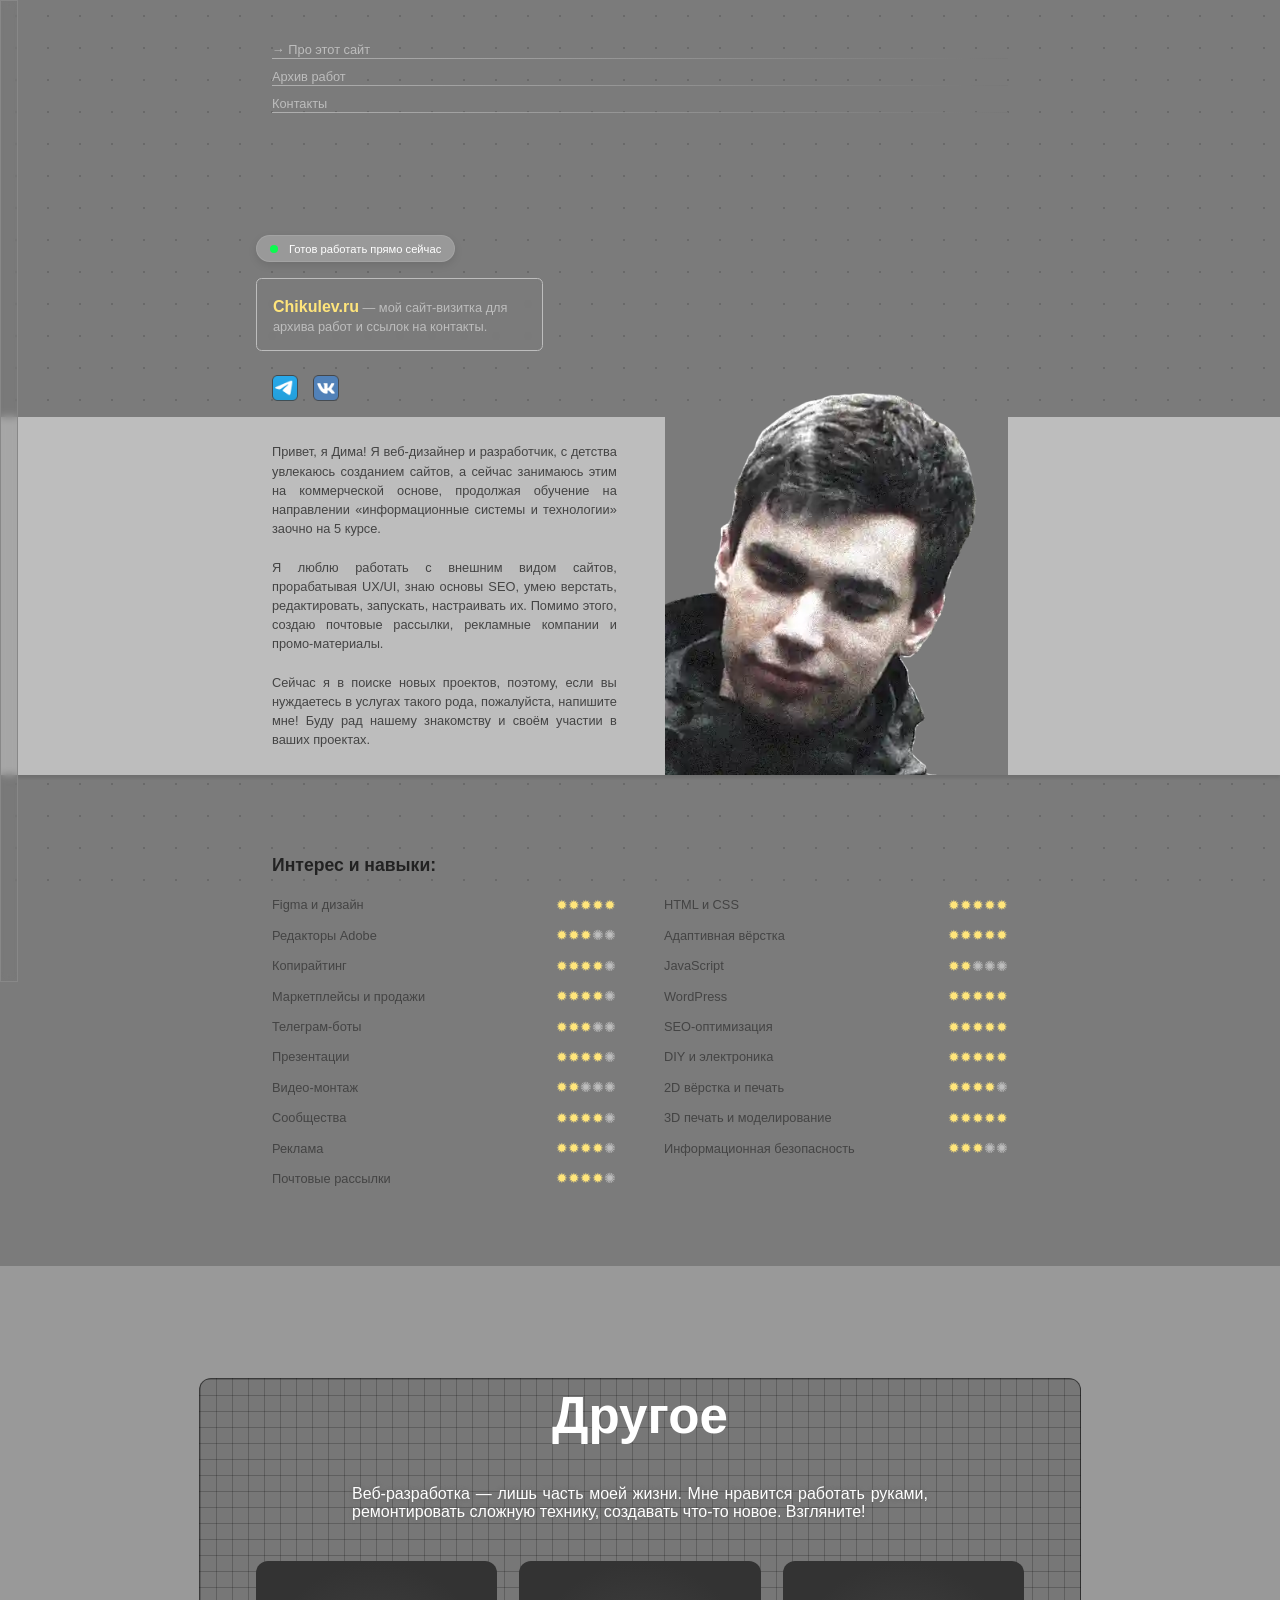
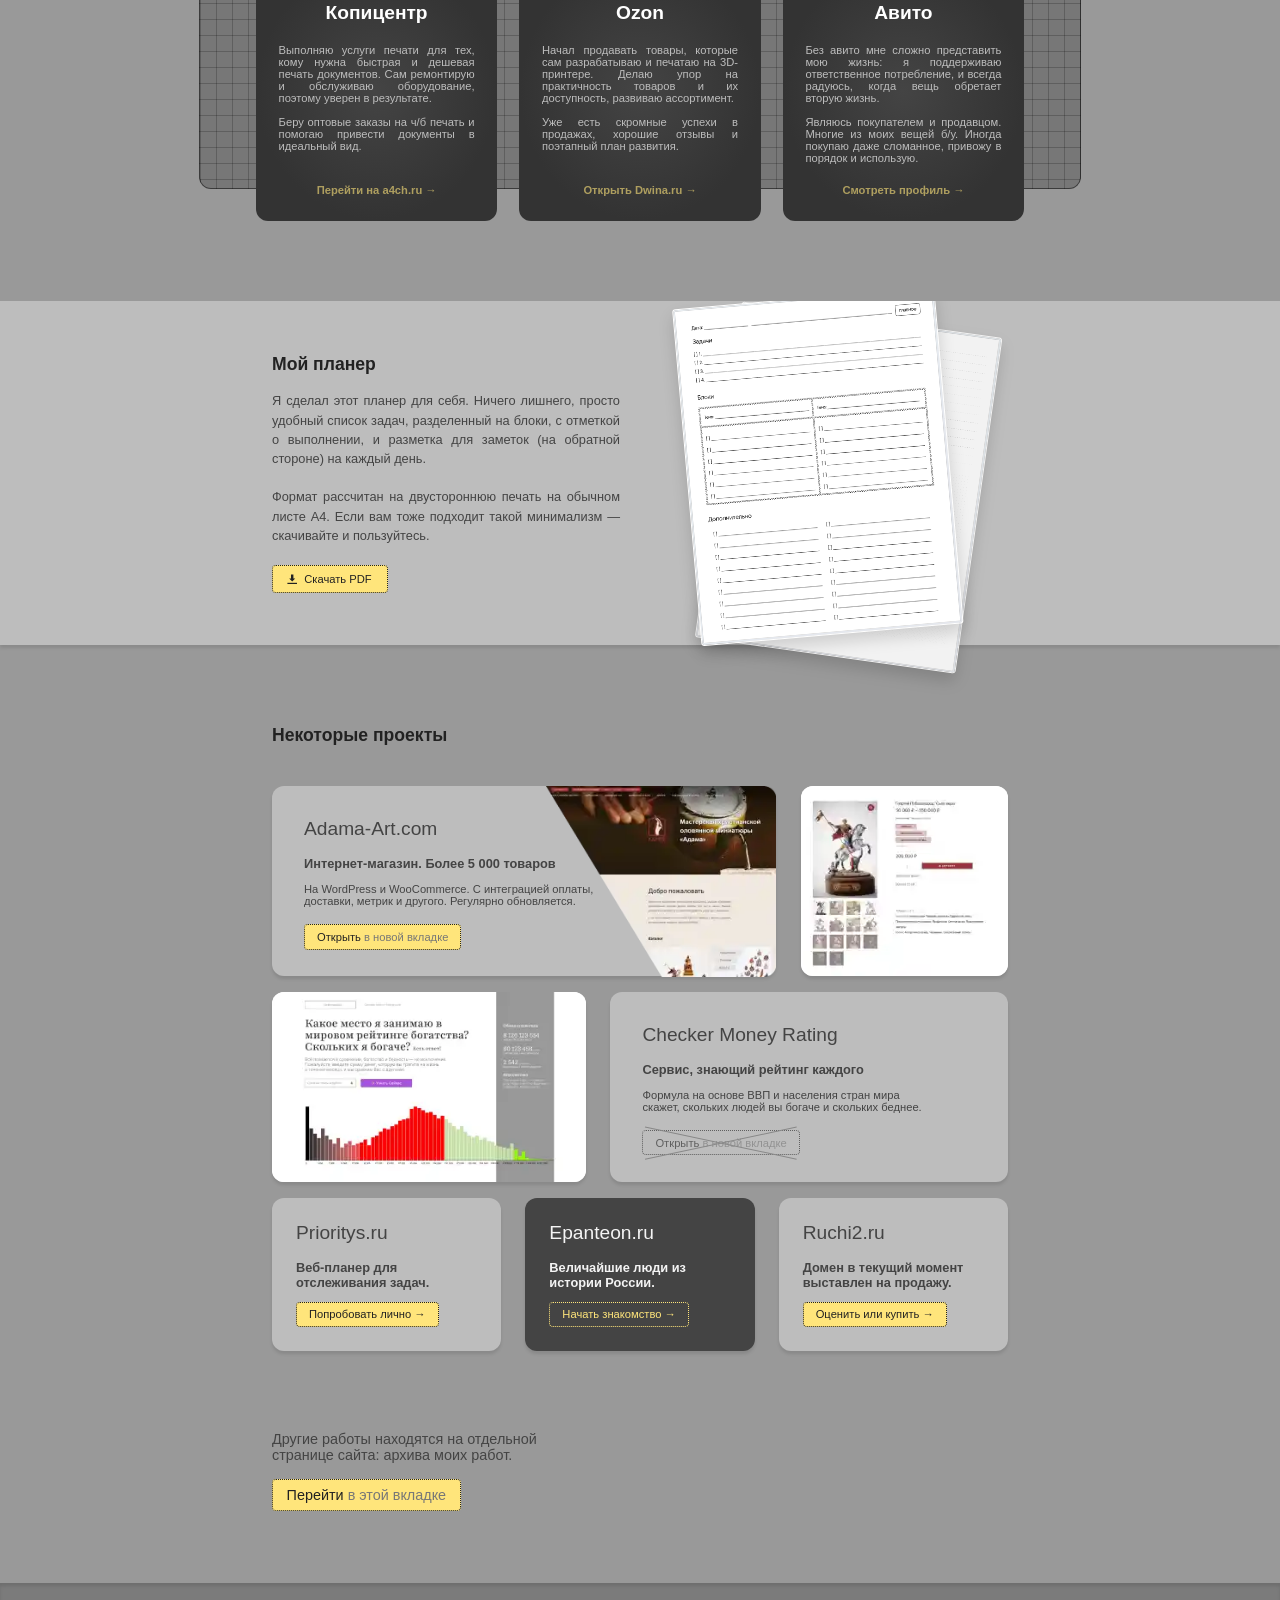
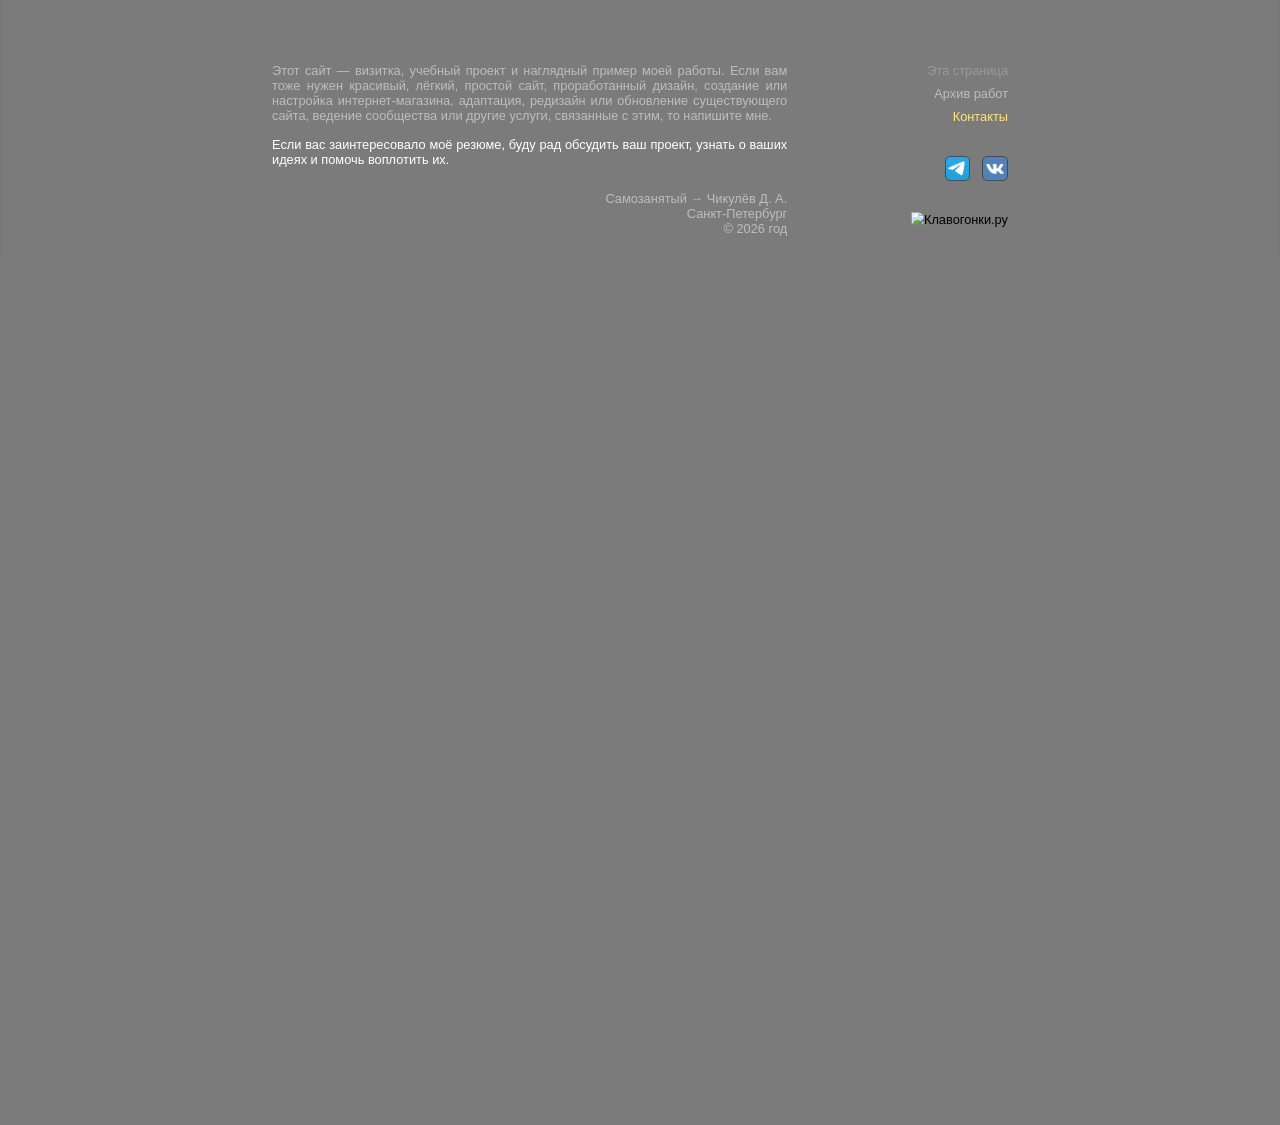
==== commit b6ce0e1f: "Add files via upload" ====
--- a/index.html
+++ b/index.html
@@ -3,7 +3,7 @@
 <head>
     <meta charset="UTF-8">
     <meta name="viewport" content="width=device-width, initial-scale=1.0">
-    <title>Chikulёv → Site-Визитка</title>
+    <title>Чikulёv → Site-Визитка</title>
     
     <meta http-equiv="Cache-Control" content="public, max-age=3600000">
 
@@ -30,9 +30,6 @@
     <link rel="icon" href="favicon.ico" type="image/x-icon">
 </head>
 <body>
-    <body>
-    <!-- Лоадер: Маска -->
-    <div id="intro-hole"></div>
 
     <div class="left_vert_menu">
         <div class="list_link">
@@ -101,7 +98,7 @@
             <div class="list__score">
                 <div class="list__item__score">
                    <p class="name__item">Figma и дизайн</p> <!-- 1 лево -->
-                   <div class="star__store"><span class="store__accent__1">✹✹✹✹</span><p class="store__last__1">✹</p></div>
+                   <div class="star__store"><span class="store__accent__1">✹✹✹✹✹</span><p class="store__last__1"></p></div>
                  </div>
                  <div class="list__item__score">
                     <p class="name__item">HTML и CSS</p> <!-- 1 право -->
@@ -115,7 +112,7 @@
 
                  <div class="list__item__score">
                     <p class="name__item">Адаптивная вёрстка</p>
-                    <div class="star__store"><span class="store__accent__1">✹✹✹✹</span><p class="store__last__1">✹</p></div>
+                    <div class="star__store"><span class="store__accent__1">✹✹✹✹✹</span><p class="store__last__1"></p></div>
                  </div>
 
                  <div class="list__item__score">
@@ -135,7 +132,7 @@
 
                  <div class="list__item__score">
                     <p class="name__item">WordPress</p>
-                    <div class="star__store"><span class="store__accent__1">✹✹✹</span><p class="store__last__1">✹✹</p></div>
+                    <div class="star__store"><span class="store__accent__1">✹✹✹✹✹</span><p class="store__last__1"></p></div>
                  </div>
 
                  <div class="list__item__score">
@@ -145,7 +142,7 @@
 
                  <div class="list__item__score">
                     <p class="name__item">SEO-оптимизация</p>
-                    <div class="star__store"><span class="store__accent__1">✹✹✹</span><p class="store__last__1">✹✹</p></div>
+                    <div class="star__store"><span class="store__accent__1">✹✹✹✹✹</span><p class="store__last__1"></p></div>
                  </div>
 
                  <div class="list__item__score">
@@ -155,7 +152,7 @@
 
                  <div class="list__item__score">
                     <p class="name__item">DIY и электроника</p>
-                    <div class="star__store"><span class="store__accent__1">✹✹✹✹</span><p class="store__last__1">✹</p></div>
+                    <div class="star__store"><span class="store__accent__1">✹✹✹✹✹</span><p class="store__last__1"></p></div>
                  </div>   
 
                  <div class="list__item__score">
@@ -165,7 +162,7 @@
 
                  <div class="list__item__score">
                     <p class="name__item">2D вёрстка и печать</p>
-                    <div class="star__store"><span class="store__accent__1">✹✹✹✹✹</span><p class="store__last__1"></p></div>
+                    <div class="star__store"><span class="store__accent__1">✹✹✹✹</span><p class="store__last__1">✺</p></div>
                  </div>
 
                  <div class="list__item__score">
@@ -224,7 +221,7 @@
         </div>
     </section> -->
 
-<section class="advantages fade-in" style="padding: 150px 0;">
+<section class="advantages fade-in">
         <!-- Твоя фирменная сетка на фоне -->
         <div class="grid__advantages__background"></div>
         
@@ -245,7 +242,7 @@
                 <!-- Карточка 2: Ozon -->
                 <a href="https://dwina.ru/" target="_blank" class="card__item project-link-card">
                     <p class="card__item__name">Ozon</p>
-                    <p class="card__item__text">Начал продавать товары, которые сам разрабатываю и печатаю на 3D-принтере. Делаю упор на практичность товаров и их доступность, планирую развивать ассротимент.<br><br>Уже есть скромные успехи в продажах, хорошие отзывы и поэтапный план развития.</p>
+                    <p class="card__item__text">Начал продавать товары, которые сам разрабатываю и печатаю на 3D-принтере. Делаю упор на практичность товаров и их доступность, развиваю ассортимент.<br><br>Уже есть скромные успехи в продажах, хорошие отзывы и поэтапный план развития.</p>
                     <span class="card__arrow">Открыть Dwina.ru →</span>
                 </a>
 
@@ -259,7 +256,7 @@
         </div>
     </section>
 
-<!-- СЕКЦИЯ ПЛАНЕРА -->
+    <!-- СЕКЦИЯ ПЛАНЕРА -->
     <section class="planner fade-in">
         <div class="container planner__container">
             <div class="planner__content">
@@ -287,7 +284,7 @@
 
     <section class="project fade-in">
         <div class="container">
-            <h4 class="title__project">Некоторые веб-проекты</h4>
+            <h4 class="title__project">Некоторые проекты</h4>
             <div class="project__list">
                 <div class="project__item">
                     <div class="about__project">
@@ -309,6 +306,31 @@
                         <a href="#!" class="btn__open close">Открыть <span class="comment__btn">в новой вкладке</span></a>
                     </div>
                 </div>
+                <!-- Сетка из 3 небольших проектов -->
+                <div class="project__grid-3">
+                    
+                    <!-- Prioritys -->
+                    <div class="about__project small-card">
+                        <p class="title__project__name">Prioritys.ru</p>
+                        <p class="short__about__project">Веб-планер для отслеживания задач.</p>
+                        <a href="https://prioritys.ru/" class="btn__open" target="_blank">Попробовать лично →</a>
+                    </div>
+
+                    <!-- Epanteon (Темная тема для разнообразия) -->
+                    <div class="about__project small-card dark-card">
+                        <p class="title__project__name">Epanteon.ru</p>
+                        <p class="short__about__project">Величайшие люди из истории России.</p>
+                        <a href="https://epanteon.ru/" class="btn__open" target="_blank">Начать знакомство →</a>
+                    </div>
+
+                    <!-- Ruchi2 -->
+                    <div class="about__project small-card">
+                        <p class="title__project__name">Ruchi2.ru</p>
+                        <p class="short__about__project">Домен в текущий момент выставлен на продажу.</p>
+                        <a href="https://ruchi2.ru/" class="btn__open" target="_blank">Оценить или купить →</a>
+                    </div>
+
+                </div>
             </div>
             <p class="add__info">Другие работы находятся на отдельной странице сайта: архива моих работ.</p>
             <a href="archive.html" class="btn__open over">Перейти <span class="comment__btn">в этой вкладке</span></a>
@@ -319,7 +341,7 @@
         <div class="container">
             <div class="left__footer">
                 <p>Этот сайт — визитка, учебный проект и наглядный пример моей работы. Если вам тоже нужен красивый, лёгкий, простой сайт, проработанный дизайн, создание или настройка интернет-магазина, адаптация, редизайн или обновление существующего сайта, ведение сообщества или другие услуги, связанные с этим, то напишите мне.</p>
-                <p class="accent">Если вас заинтересовало моё резюме, буду рад обсудить ваш проект, узнать о ваших идеях и попробовать помочь воплотить их.</p>
+                <p class="accent">Если вас заинтересовало моё резюме, буду рад обсудить ваш проект, узнать о ваших идеях и помочь воплотить их.</p>
                 <div class="right__right__footer">
                     <p>Самозанятый → Чикулёв Д. А.</p>
                     <p>Санкт-Петербург</p>
@@ -350,7 +372,30 @@
     </footer>
 
     <script src="random__nav__emoji.js"></script> <!-- Случайный смайлик при наведении на меню -->
-    <script src="main.js"></script>
+    <script>
+  // Плавное появление элементов при прокрутке и загрузке
+  document.addEventListener('DOMContentLoaded', () => {
+    const observerOptions = {
+      root: null,
+      rootMargin: '0px 0px -50px 0px', // Анимация начнется чуть раньше, чем блок появится полностью
+      threshold: 0.15 // Срабатывает, когда 15% блока видно на экране
+    };
+
+    const observer = new IntersectionObserver((entries, observer) => {
+      entries.forEach(entry => {
+        if (entry.isIntersecting) {
+          entry.target.classList.add('visible');
+          observer.unobserve(entry.target); // Анимация проигрывается только 1 раз
+        }
+      });
+    }, observerOptions);
+
+    // Ищем все элементы с классом fade-in и начинаем за ними следить
+    document.querySelectorAll('.fade-in').forEach(element => {
+      observer.observe(element);
+    });
+  });
+</script>
 
 </body>
 </html>
--- a/style.css
+++ b/style.css
@@ -1,6 +1,6 @@
 @font-face {
     font-family: Inter, sans-serif;
-    font-style: normal;
+    font-style:  normal;
     src: url('./fonts/Inter-Regular.otf') format('opentype');
     font-weight: 400;
     font-display: swap;
@@ -9,7 +9,7 @@
 }
 
 :root {
-  --text_color: #222;
+  --text_color: #444;
   --silver: #BDBDBD; 
   --accent1: #FFE57B;
 }
@@ -18,12 +18,13 @@
     margin: 0;
     padding: 0;
     font-family: Inter, sans-serif;
-}
+  }
 
 body {
   background-color: #7B7B7B; 
   color: var(--text_color);
   font-size: 16px;
+  
   background-image: radial-gradient(rgba(0, 0, 0, 0.15) 1px, transparent 2px);
   background-size: 40px 40px;
   background-attachment: fixed; 
@@ -44,6 +45,17 @@
   margin: 0;
 }
 
+/* .left__menu {
+  position: fixed;
+  top: 0;
+  height: 100vh;
+  width: 100px;
+  background-color: #f4f4f4;
+  z-index: 100;
+  opacity: 0.1;
+  backdrop-filter: blur(10px);
+} */
+
 .container {
   max-width: 920px;
   margin-right: auto;
@@ -58,12 +70,16 @@
   justify-content: space-between;
 }
 
+.first__left {
+
+}
+
 .header__list li {
   margin-bottom: 10px;
   background-repeat: no-repeat;
-  background-position: center bottom 1px;
-  background-size: 100% 1px;
-  background-image: linear-gradient(to right, var(--silver), #777);
+	background-position: center bottom 1px;
+	background-size: 100% 1px;
+	background-image: linear-gradient(to right, var(--silver), #777);
 }
 
 .header__nav {
@@ -77,6 +93,10 @@
   transition: color 0.3s;
 }
 
+/* .header__nav a.active {
+  opacity: 0.5;
+} */
+
 .header__nav a:hover {
   color: var(--accent1);
 }
@@ -84,28 +104,32 @@
 .header__nav a:hover::after {
   content: attr(data-emoji);
   margin-left: 5px;
-  font-size: 35px;
-  position: absolute;
+  font-size: 35px; /* Огромный размер смайликов */
+  position: absolute;
+}
+
+.active {
+
+}
+
+.first {
+
 }
 
 .title__first {
   font-weight: 400;
   margin-left: -20px;
+
   padding: 20px;
   border: 1px solid var(--silver);
+
   font-size: 16px;
   max-width: 316px;
   min-width: 316px;
   border-radius: 7px;
   color: var(--silver);
+
   backdrop-filter: blur(3px);
-  transition: all 0.3s ease;
-}
-
-.title__first:hover {
-  transform: translateY(-3px);
-  box-shadow: 0 10px 25px rgba(0, 0, 0, 0.15);
-  background-color: rgba(189, 189, 189, 0.1);
 }
 
 .site__accent {
@@ -119,19 +143,26 @@
   margin-top: 30px;
 }
 
-.a__icon + .a__icon {
+.a__icon + .a__icon{
   padding-left: 15px;
 }
 
 .first__icons {
   width: 32px;
   height: auto;
-  transition: all 0.2s ease;
-}
+  transition: opacity 0.1s;
+}
+
+.first__bot__right .__thanks {
+  color: var(--silver);
+}
+
+.first__bot__right .__thanks {
+  display: none;
+}          
 
 .first__icons:hover {
-  opacity: 1;
-  transform: scale(1.15) translateY(-3px);
+  opacity: 0.8;
 }
 
 .first__bot__right {
@@ -140,15 +171,13 @@
   align-items: flex-end;
   justify-content: flex-end;
   text-transform: uppercase;
+
   font-size: 10px;
   line-height: 150%;
   color: var(--text_color);
 }
 
-.first__bot__right .__thanks {
-  color: var(--silver);
-  display: none;
-}          
+/* Секция приветствия */
 
 .main__about {
   position: relative;
@@ -165,8 +194,8 @@
 }
 
 .left__content {
-  margin: 26px 60px 26px 0;
-  max-width: 431px;
+margin: 26px 60px 26px 0;
+max-width: 431px;
 }
 
 .text__about {
@@ -181,7 +210,7 @@
 .right__content {
   max-height: 448px;
   width: 429px;
-  background-color: var(--accent1);
+  background-color: #7B7B7B;
 }
 
 .irl__photo {
@@ -189,9 +218,15 @@
   margin-top: -30px;
 }
 
+/* Секция Навыки */
+
 .score {
   padding: 100px 0;
   background-color: #999;
+}
+
+.container {
+
 }
 
 .title__score {
@@ -202,10 +237,10 @@
 
 .list__score {
   margin-top: 26px;
-  display: flex;
-  justify-content: space-between;
-  flex-wrap: wrap;
-  gap: 18px 60px;
+ display: flex;
+ justify-content: space-between;
+ flex-wrap: wrap;
+ gap: 18px 60px;
 }
 
 .list__item__score {
@@ -213,16 +248,12 @@
   justify-content: space-between;
   align-items: center;
   width: 430px;
-  padding: 10px 15px;
+  padding: 0 15px;
   margin: 0 -15px;
-  border-radius: 5px;
-  transition: all 0.3s ease;
 }
 
 .list__item__score:hover {
-  background-color: #a8a8a850;
-  backdrop-filter: blur(2px);
-  transform: translateX(8px); 
+  background-color: #a8a8a8;
 }
 
 .star__store {
@@ -235,10 +266,25 @@
   color: var(--accent1);
 }
 
+/* Секция преимуществ */
+
+.advantages {
+  position: relative; 
+  background-color: #999;
+  padding: 100px 0; /* Даем секции больше "воздуха" сверху и снизу */
+  color: var(--silver);
+  z-index: 10;
+}
+
 .grid__advantages__background {
   position: absolute;
-  width: 1100px;
-  height: 480px;
+  top: 140px;    /* Отступ сетки от верхнего края */
+  bottom: 140px; /* Отступ сетки от нижнего края */
+  left: 15px;
+  right: 15px;
+  margin: 0 auto;
+  max-width: 1100px;
+  height: auto; 
   background-color: #777;  
   background-image: 
     linear-gradient(to right, rgba(0, 0, 0, 0.2) 1px, transparent 1px),
@@ -246,18 +292,7 @@
   background-size: 20px 20px;
   border: 1px solid rgba(0, 0, 0, 0.5);
   border-radius: 15px;
-  margin-left: auto;
-  margin-right: auto;
-  left: 0;
-  right: 0;
   z-index: 10;  
-}
-
-.advantages {
-  background-color: #999;
-  padding: 50px 0;
-  color: var(--silver);
-  z-index: 10;
 }
 
 .advantages .container {
@@ -269,9 +304,11 @@
 
 .title__advant {
   padding-top: 50px;
+
   z-index: 10;
   color: #fff;
   font-size: 64px;
+
   font-weight: 900;
   text-align: center;
 }
@@ -280,6 +317,7 @@
   display: flex;
   justify-content: center;
   margin: 50px 0;
+
   flex-direction: column;
   align-items: center;
   gap: 15px 0;
@@ -291,6 +329,7 @@
   text-align: justify;
   max-width: 720px;
   z-index: 10;
+
   text-shadow: 0 0 5px rgb(95, 95, 95);
 }
 
@@ -306,12 +345,6 @@
   background: radial-gradient(50% 50% at 50% 50%, #444 0%, #333 100%);
   border-radius: 15px;
   width: 299px;
-  transition: all 0.3s ease;
-}
-
-.card__item:hover {
-  transform: translateY(-8px);
-  box-shadow: 0 15px 30px rgba(0,0,0,0.4);
 }
 
 .card__item__name {
@@ -319,6 +352,7 @@
   color: #fff;
   font-size: 24px;
   font-weight: 900;
+
   margin: 50px 0 25px 0;
 }
 
@@ -328,16 +362,28 @@
   font-size: 14px;
 }
 
+/* Секция проектов */
+
 .project {
   background: #999;
   padding: 100px 0;
+
+}
+
+.container {
+
 }
 
 .title__project {
   font-weight: 900;
   font-size: 22px;
   color: #222;
+
   margin-bottom: 50px;
+}
+
+.project__list {
+
 }
 
 .project__item {
@@ -345,6 +391,7 @@
   flex-direction: row;
   justify-content: space-between;
   align-items: stretch;
+
   margin-bottom: 20px;
 }
 
@@ -361,12 +408,11 @@
   border-radius: 15px;
   margin: 0 30px 0 0;
   box-shadow: 0 4px 4px 0 rgba(0, 0, 0, 0.1);
-  transition: all 0.3s ease;
+  transition: box-shadow 0.3s;
 }
 
 .about__project:hover {
-  transform: translateY(-5px);
-  box-shadow: 0 12px 25px rgba(0, 0, 0, 0.2);
+  box-shadow: 0 4px 4px 1px rgba(0, 0, 0, 0.2);
 }
 
 .short__about__project {
@@ -377,6 +423,7 @@
 .long__about__project {
   font-size: 14px;
   width: 400px;
+
   margin-bottom: 27px;
 }
 
@@ -387,33 +434,33 @@
   font-size: 14px;
   color: #222;
   border: 1px dotted #222;
-  transition: all 0.3s ease !important;
 }
 
 .btn__open:hover {
   border: 1px solid #444;
-  transform: translateY(-2px);
-  box-shadow: 0 5px 15px rgba(0, 0, 0, 0.2);
 }
 
 .comment__btn {
   font-weight: 200;
-  color: #77777780;
+  color: #777;
+
 }
 
 .project__prev {
   box-shadow: 0 4px 4px 0 rgba(0, 0, 0, 0.1);
+  transition: box-shadow 0.3s;
+
   border-radius: 15px;
+
   object-fit: cover;
   background-color: #FFF;
+
   max-height: 240px;
   max-width: 400px;
-  transition: all 0.4s ease;
 }
 
 .project__prev:hover {
-  transform: scale(1.03);
-  box-shadow: 0 12px 25px rgba(0, 0, 0, 0.2);
+  box-shadow: 0 4px 4px 1px rgba(0, 0, 0, 0.2);
 }
 
 .add__info {
@@ -436,11 +483,84 @@
   height: 138px;
 }
 
+
+.project__item {
+
+}
+
+.project__prev {
+
+}
+
 .about__project.checker {
   width: 450px;
   margin: 0 0 0 30px;
 }
 
+/* =========================================
+   МИНИ-КАРТОЧКИ ПРОЕКТОВ (Сетка из 3)
+========================================= */
+.project__grid-3 {
+  display: flex;
+  justify-content: space-between;
+  gap: 30px; /* Отступы как у других элементов */
+  margin-top: 20px;
+}
+
+/* Переназначаем стили базовой карточки для маленького формата */
+.about__project.small-card {
+  width: 100%;
+  flex: 1; /* Карточки делят ширину на 3 равные части */
+  margin: 0;
+  padding: 30px;
+  display: flex;
+  flex-direction: column;
+}
+
+/* Прибиваем кнопку к низу карточки, если тексты разной длины */
+.about__project.small-card .long__about__project {
+  width: 100%;
+  flex-grow: 1; 
+  margin-bottom: 30px;
+}
+
+.about__project.small-card .btn__open {
+  width: max-content;
+  align-self: flex-start;
+}
+
+/* ТЕМНАЯ КАРТОЧКА (ЭПантеон) */
+.about__project.dark-card {
+  background-color: #444;
+  color: #fff;
+}
+
+.about__project.dark-card .title__project__name,
+.about__project.dark-card .short__about__project,
+.about__project.dark-card .long__about__project {
+  color: #f4f4f4;
+}
+
+.about__project.dark-card .btn__open {
+  background-color: transparent;
+  color: var(--accent1);
+  border: 1px dotted var(--accent1);
+}
+
+.about__project.dark-card .btn__open:hover {
+  background-color: var(--accent1);
+  color: #222;
+  border: 1px solid var(--accent1);
+}
+
+.title__project__name {
+
+}
+
+.short__about__project {
+
+}
+
 .about__project.checker .long__about__project {
   width: 350px;
 }
@@ -450,21 +570,23 @@
   padding: 9px 17px;
 }
 
+/* Секция подвала */
+
 .klavagonki_bar {
   margin-top: 35px;
   display: flex;
-  justify-content: flex-end;
+  justify-content: flex-end
 }
 
 .footer__main {
+  /* background-color: #777; */
   padding: 100px 0 30px 0;
   box-shadow: inset 0 4px 4px 0 rgba(0, 0, 0, 0.1);
-  backdrop-filter: blur(2px);
 }
 
 .footer__main .container {
   display: flex;
-  justify-content: space-between;
+  justify-content: space-between
 }
 
 .left__footer {
@@ -479,7 +601,7 @@
 }
 
 .left__footer .accent {
-  color: #fff;
+color: #fff;
 }
 
 .right__footer li {
@@ -487,7 +609,7 @@
 }
 
 .footer__nav .active {
-  color: #999;
+color: #999;
 }
 
 .footer__nav a {
@@ -512,6 +634,14 @@
   display: flex;
   flex-direction: row;
   justify-content: flex-end;
+}
+
+.a__icon {
+
+}
+
+.first__icons {
+
 }
 
 .right__right__footer {
@@ -520,14 +650,58 @@
   flex-wrap: nowrap;
   flex-direction: column;
   align-items: flex-end;
+  
   margin-top: 30px;
 }
 
 .right__right__footer p+p {
-  margin: 0;
+margin: 0;
+}
+
+@media (max-width: 2000px) {
+
+  .header {
+    margin-top: 50px;
+  }
+
+  .first .container {
+    margin-top: 50px;
+    height: 120px;
+  }
+
+  .icons__first__section {
+    margin-top: 30px;
+  }
+
+  .first__bot__right .__thanks {
+    display: none;
+  }          
+
+}
+
+@media (max-width: 1600px) {
+
+  .header {
+    margin-top: 50px;
+  }
+
+  .first .container {
+    margin-top: 50px;
+    height: 120px;
+  }
+
+  .icons__first__section {
+    margin-top: 30px;
+  }
+
+  .first__bot__right .__thanks {
+    display: none;
+  }          
+
 }
 
 /* Страница КОНТАКТЫ */
+
 .first__contacts {
   padding-bottom: 100px;
 }
@@ -561,11 +735,14 @@
   font-size: 22px;
   color: #fff;
   max-width: 450px;
-  transition: all 0.3s ease !important;
 }
 
 .link_contacts a:hover {
   color: var(--accent1);
+}
+
+.text__about {
+
 }
 
 .about__contacts {
@@ -577,10 +754,12 @@
   display: flex;
   flex-direction: column;
   margin-left: auto;
+
   min-width: 350px;
   padding-top: 30px;
   align-items: flex-end;
   justify-content: flex-end;
+
 }
 
 .comment__info {
@@ -591,6 +770,7 @@
 .title__info {
   font-size: 36px;
   color: #fff;
+
   margin-bottom: 35px;
 }
 
@@ -607,7 +787,9 @@
   margin-left: auto; 
   margin-right: auto;
   margin-top: 50px;
+
   overflow: hidden;
+
   width: 920px;
   position: relative;
   box-shadow: 0 4px 6px rgba(0, 0, 0, 0.1);
@@ -621,8 +803,8 @@
   transform: translateX(-50%);
   width: 100px;
   height: 100px;
-  background: rgba(255, 255, 255, 0.7);
-  border-radius: 50%;
+  background: rgba(255, 255, 255, 0.7); /* Полупрозрачные облака */
+  border-radius: 50%; /* Делаем облако круглыми формами */
   box-shadow: 
     -50px -30px 0 rgba(255, 255, 255, 0.7),
     -40px 30px 0 rgba(255, 255, 255, 0.7),
@@ -657,7 +839,7 @@
   left: 25%;
   width: 45%;
   height: 8%;
-  background: #0088cc;
+  background: #0088cc; /* Цвет внутреннего хвоста */
   clip-path: polygon(0% 0%, 100% 50%, 0% 100%);
 }
 
@@ -686,6 +868,7 @@
 }
 
 /* Страница АРХИВА */
+
 .first__arhive {
   padding-bottom: 100px;
 }
@@ -764,6 +947,9 @@
 
 .btn__open.close {
   background-color: var(--silver);
+}
+
+.btn__open.close {
   position: relative;
   pointer-events: none;
   opacity: 0.6;
@@ -796,6 +982,7 @@
 .logo__container {
   display: flex;
   justify-content: space-evenly;
+
   padding: 50px 0;
   background-color: var(--silver);
   border-radius: 15px;
@@ -814,18 +1001,20 @@
   display: flex;
   flex-wrap: wrap;
   gap: 25px;
+
   padding: 25px;
   margin: 25px 0;
   box-shadow: 0 4px 4px 0 rgba(0, 0, 0, 0.1);
   background-color: var(--silver);
   border-radius: 15px;
+
   align-items: center;
   justify-content: space-between;
 }
 
 .photo__design img {
   width: 190px;
-  object-fit: contain;
+  object-fit:contain;
   height: 100%;
   background-color: #fff;
   border-radius: 15px;
@@ -836,7 +1025,267 @@
   margin-bottom: 10px;
 }
 
-/* ПРОМО ПРОЕКТЫ (Бот и Плагин) */
+
+@media (max-width: 1400px) and (min-width:900px) {
+  :root {
+    zoom: 80%;
+  }
+}
+
+@media (max-width: 900px) {
+
+/* Складываем сетку из 3 карточек в колонку */
+  .project__grid-3 {
+    flex-direction: column;
+    gap: 20px;
+    margin-top: 20px;
+  }
+  
+  .about__project.small-card {
+    width: auto;
+    max-width: 100%; /* Убираем конфликт ширины */
+  }
+
+  .container {
+    max-width: 285px;
+}
+
+.header__nav {
+  min-height: 0;
+}
+
+.title__first {
+  max-width: unset;
+  min-width: unset;
+}
+
+.main__about .container {
+  flex-direction: column-reverse;
+}
+
+.irl__photo {
+  max-width: 303px;
+  margin-bottom: -4px;
+}
+
+.left__content {
+  margin: 26px 0;
+  max-width: 431px;
+}
+
+.score {
+  padding: 50px 0;
+  background-color: #999;
+}
+
+.title__advant {
+  font-size: 24px;
+}
+
+.advantages {
+    max-width: 100%; /* Убрали жесткое ограничение ширины */
+    padding: 60px 35px; /* Даем секции возможность дышать */
+    margin-top: 80px;
+    background-color: unset;
+  }
+
+  .grid__advantages__background {
+    /* На мобилке фон тоже сам растянется под карточки */
+    top: 50px;
+    bottom: -10px;
+    left: 10px;
+    right: 10px;
+    width: auto;
+    height: auto;
+  }
+
+  .card__advant {
+    flex-direction: column;
+    align-items: center;
+    gap: 25px; /* Задаем четкий отступ между карточками в колонке */
+  }
+
+.text__advant {
+  font-size: 16px;
+}
+
+.add__info {
+  width: unset;
+  font-size: 14px;
+  margin: 50px 0;
+}
+
+.right__content {
+  max-height: unset;
+  width: unset;
+}
+
+.footer__main .container {
+  flex-direction: column-reverse;
+}
+
+.left__footer {
+  width: unset;
+  text-align: justify;
+  font-size: 14px;
+  margin: 50px 0;
+}
+
+.footer__nav ul {
+  align-items: center;
+}
+
+.right__footer .icons__first__section {
+  justify-content: center;
+}
+
+.klavagonki_bar {
+  justify-content: center
+}
+
+/* СТРАНИЦА КОНТАКТОВ */
+
+.about__project.big {
+  width: 332px;
+}
+
+.first__contacts .container {
+  flex-direction: column;
+  margin-top: 50px;
+}
+
+.title__contacts {
+  font-size: 48px;
+  width: unset;
+  line-height: 90%;
+  font-weight: 900;
+  margin-bottom: 50px;
+}
+
+.right__block {
+  min-width: unset;
+
+}
+
+.title__info {
+  font-size: 24px;
+
+}
+
+.link_contacts, .link_contacts a {
+  font-size: unset;
+  line-height: 2;
+  text-align: justify;
+}
+
+.telegram__block {
+  height: 50px;
+  margin-top: 10px;
+  width: 90%;
+}
+
+.plane {
+  position: absolute;
+  right: 30px;
+  width: 40px;
+  height: 40px;
+  background: #ffffff;
+  clip-path: polygon(0% 0%, 100% 50%, 0% 100%, 15% 55%, 50% 50%, 15% 45%);
+  transform: rotate(-20deg);
+}
+
+.telegram__block::after {
+  bottom: -40px;
+  right: -70px;
+  background: rgba(255, 255, 255, 0.2);
+
+  box-shadow: -50px -30px 0 rgba(255, 255, 255, 0.3), -40px 30px 0 rgba(255, 255, 255, 0.3), 50px 20px 0 rgba(255, 255, 255, 0.1);
+}
+
+.first__contacts {
+  padding-bottom: 50px;
+}
+
+.qr__code__block {
+  width: 90%;
+}
+
+/* СТРАНИЦА АРХИВА */
+
+.comment {
+  margin-bottom: 10px;
+  text-align: justify;
+}
+
+.photo__design {
+  justify-content: center;
+}
+
+.project {
+  background: #999;
+  padding: 50px 0;
+}
+
+.logo__container {
+  justify-content: center;
+
+  padding: 20px 0;
+}
+
+.logo__container img {
+  height: 30px;
+}
+
+.first__arhive h1 {
+  margin-top: 50px;
+}
+
+.first__arhive .container {
+  flex-direction: column;
+}
+
+.first__arhive {
+  padding-bottom: unset;
+}
+
+.first__arhive .left__block p+p {
+margin-top: 10px;
+}
+
+.first__arhive .left__block p {
+  color: var(--silver);
+  text-align: justify;
+  font-size: 14px;
+}
+
+.project__prev {
+  display: none;
+}
+
+.right__image__block {
+  display: none;
+}
+
+.about__project, .about__project.checker {
+  width: 220px;
+  margin: 0;
+}
+
+.project__item {
+  justify-content: center;
+  flex-direction: column;
+  align-items: center;
+}
+
+.long__about__project, .about__project.checker .long__about__project {
+  width: unset;
+  text-align: left;
+}
+
+}
+
+/* 3 блока с промо: биткоин бот, расширение хрома и плагин WP&WC*/
+
 .promo_project1 {
   position: relative;
   padding: 150px 0;
@@ -865,6 +1314,7 @@
   min-width: 50%;
   min-height: 400px;
   justify-content: flex-start;
+
   position: relative;
   overflow: hidden;
 }
@@ -875,6 +1325,7 @@
   right: -180px;
   width: 350px;
   height: 350px;
+
   pointer-events: none;
 }
 
@@ -906,7 +1357,7 @@
 }
 
 .update_plan {
-  margin: 10px 0 5px 0;
+margin: 10px 0 5px 0;
 }
 
 .title_block .text {
@@ -915,6 +1366,14 @@
 
 .cont-block .text {
   font-size: 16px;
+}
+
+.accent {
+
+}
+
+.update {
+margin-top: 10px;
 }
 
 .name {
@@ -923,18 +1382,27 @@
   color: #fff;
 }
 
+.btn__open_2 {
+
+}
+
+.tg_btn {
+
+}
+
 .right_block {
-  min-width: 50%;
-  position: relative;
-  overflow: visible;
+min-width: 50%;
+position: relative;
+overflow: visible;
 }
 
 .vert_block {
-  border-radius: 15px;
-  background-color: #BDBDBD;
-  min-height: calc(50% - 7.5px);
-  position: relative;
-  overflow: hidden;
+border-radius: 15px;
+background-color: #BDBDBD;
+min-height: calc(50% - 7.5px);
+
+position: relative;
+overflow: hidden;
 }
 
 .right__image__block4 {
@@ -971,7 +1439,7 @@
 }
 
 .vert_block + .vert_block {
-  margin-top: 15px;
+margin-top: 15px;
 }
 
 .circle {
@@ -987,6 +1455,7 @@
   position: absolute;
   top: 55%;
   left: 50%;
+  transform: translate(-50%, -50%) rotate(4deg);
 }
 
 .screen {
@@ -1013,12 +1482,12 @@
   display: inline-flex;
   justify-content: flex-start;
   align-items: center;
-  gap: 32px;
+  gap: 32px; /* расстояние между иконкой и текстом */
   padding: 6px 6px;
-  background-color: #229ED9;
+  background-color: #229ED9; /* фирменный синий Telegram */
   color: #fff;
   border: 1px solid #fff;
-  border-radius: 32px;
+  border-radius: 32px; /* скругление углов */
   text-decoration: none;
   transition: background 0.2s, box-shadow 0.2s;
   box-shadow: 0 2px 8px rgba(34, 158, 217, 0.10);
@@ -1036,6 +1505,8 @@
   display: block;
 }
 
+/* Блок плагина */
+
 .promo_project2 {
   background-color: #999; 
   padding: 50px 0;
@@ -1043,9 +1514,10 @@
 
 .promo_project2 .container {
   background-color: #BDBDBD;
-  padding: 25px;
+  padding: 25px; /* Внутренний отступ у блока с плагином */
   border-radius: 15px;
   box-shadow: 0 4px 4px 0 rgba(0, 0, 0, 0.1);
+
 }
 
 .name-plugin {
@@ -1057,10 +1529,9 @@
   display: flex;
 }
 
-.promo_project2 .left-block {
+.left-block {
   min-width: 50%;
   position: relative;
-  background-color: transparent;
 }
 
 .screen-plugin-1 {
@@ -1099,153 +1570,189 @@
   margin-top: 25px;
 }
 
+.desc-plugin {
+
+}
+
+.img_a_btn {
+  
+}
+
 .btn_cnt {
+margin-top: 25px;
+width: 130px;
+padding: 10px 35px;
+background-color: var(--accent1);
+border-bottom: 0.50px solid #000;
+border-radius: 10px;
+}
+
+.btn_cnt:hover {
   margin-top: 25px;
   width: 130px;
   padding: 10px 35px;
   background-color: var(--accent1);
-  border-bottom: 0.50px solid #000;
+  border-bottom: 0.5px solid #ffffff;
   border-radius: 10px;
-  transition: all 0.3s ease !important;
-}
-
-.btn_cnt:hover {
-  border-bottom: 0.5px solid #ffffff;
-  transform: translateY(-2px);
-  box-shadow: 0 5px 15px rgba(0, 0, 0, 0.2);
-}
-
-/* =========================================
-   ПЛАВНЫЙ СКРОЛЛ
-========================================= */
-html {
-  scroll-behavior: smooth;
-}
-
-a {
-  transition: all 0.3s ease !important;
-}
-
-/* =========================================
-   ПЛАВНОЕ ПОЯВЛЕНИЕ БЛОКОВ ПРИ ЗАГРУЗКЕ И СКРОЛЛЕ
-========================================= */
-.fade-in {
-  opacity: 0;
-  transform: translateY(40px);
-  transition: opacity 0.8s cubic-bezier(0.16, 1, 0.3, 1), transform 0.8s cubic-bezier(0.16, 1, 0.3, 1);
-}
-
-.fade-in.visible {
-  opacity: 1;
-  transform: translateY(0);
-}
-
-/* =========================================
-   ЗЕЛЕНЫЙ ПУЛЬСИРУЮЩИЙ СТАТУС
-========================================= */
-.status-badge {
-  display: inline-flex;
-  align-items: center;
-  gap: 10px;
-  background-color: #999999;
-  backdrop-filter: blur(5px);
-  border: 1px solid rgba(255, 255, 255, 0.1);
-  color: #fff;
-  padding: 8px 16px;
-  border-radius: 30px;
+  }
+
+  @media (max-width: 900px) {
+
+    .promo_project1 .title__project {
+      margin-bottom: 50px;
+      display: flex;
+      justify-content: center;
+    }
+  
+  .right_block, .right__image__block2, .right__image__block3 {
+    display: none;
+  }
+
+  .title_block .text {
+    font-size: 18px;
+    padding: 18px 0;
+  }
+
+  .cont-block {
+    margin: 20px 15px 0 15px;
+  }
+
+  .left-block {
+    min-width: 130%;
+    min-height: 380px;
+    padding: 0 0 25px 0;
+    margin-bottom: 20px;
+  }
+
+  .name {
+  display: flex;
+  justify-content: center;
+  font-size: 48px;
+
+  }
+
+  .promo_project1 .container {
+    justify-content: center;
+  }
+
+  
+  .btn__open_2 {
+    margin-right: auto;
+    margin-left: auto;
+    display: flex;
+  }
+
+  .left-block {
+    overflow: unset;
+}
+
+  .background_line {
+  top: calc(50% + 75px);
+  }
+
+  .promo_project2 .left-block {
+    min-width: unset;
+    min-height: 284px;
+    padding: 0 0 25px 0;
+    margin-bottom: 20px;
+}
+
+.img_a_btn {
+  display: flex;
+  justify-content: center;
+}
+
+.name-plugin {
   font-size: 14px;
-  font-weight: 400;
-  margin-bottom: 20px;
-  margin-left: -20px;
-  box-shadow: 0 4px 10px rgba(0, 0, 0, 0.1);
-  transition: transform 0.3s ease;
-  cursor: default;
-}
-
-.status-badge:hover {
-  transform: translateY(-2px);
-}
-
-.status-dot {
-  width: 10px;
-  height: 10px;
-  background-color: greenyellow;
-  border-radius: 50%;
-  animation: pulse-green 2s infinite;
-}
-
-@keyframes pulse-green {
-  0% { box-shadow: 0 0 0 0 rgba(102, 244, 111, 0.858); }
-  70% { box-shadow: 0 0 0 10px rgba(16, 185, 129, 0); }
-  100% { box-shadow: 0 0 0 0 rgba(16, 185, 129, 0); }
-}
-
-/* =========================================
-   АНИМАЦИИ ДЛЯ КАРТОЧЕК "ДРУГИЕ ПРОЕКТЫ"
-========================================= */
-.project-link-card {
-  display: flex;
-  flex-direction: column;
-  text-decoration: none; 
-  border: 1px solid transparent;
-  padding-bottom: 30px;
-  transition: transform 0.3s ease, box-shadow 0.3s ease, border-color 0.3s ease;
-}
-
-.project-link-card:hover {
-  transform: translateY(-8px);
-  box-shadow: 0 15px 30px rgba(0, 0, 0, 0.4);
-  border-color: var(--accent1);
-}
-
-.project-link-card .card__item__text {
-  flex-grow: 1; 
-  margin-bottom: 25px;
-}
-
-a .card__item__text {
-  color: var(--silver);
-}
-
-.card__arrow {
-  color: var(--accent1);
-  font-weight: 600;
-  font-size: 14px;
-  text-align: center;
-  opacity: 0.6;
-  transition: opacity 0.3s ease, transform 0.3s ease;
-}
-
-.project-link-card:hover .card__arrow {
-  opacity: 1;
-  transform: translateX(6px); 
-}
-
-/* =========================================
-   ЛОАДЕР: ЭФФЕКТ ДИАФРАГМЫ
-========================================= */
-#intro-hole {
-  position: fixed;
-  top: 50%; 
-  left: 50%;
-  width: 0px;
-  height: 0px;
-  border-radius: 50%;
-  box-shadow: 0 0 0 9999px #1a1a1a25, inset 0 0 15px rgba(0,0,0,0.1);
-  transform: translate(-50%, -50%) scale(1);
-  z-index: 99999;
-  pointer-events: none;
-  transition: width 0.1s ease-out, height 0.1s ease-out, transform 0.2s cubic-bezier(0.65, 0, 0.05, 1), opacity 0.2s ease 0.1s;
-}
-
-#intro-hole.open-iris {
-  width: 580px;
-  height: 580px;
-}
-
-#intro-hole.expand {
-  transform: translate(-50%, -50%) scale(40);
-  opacity: 0;
+}
+
+.promo_project2 .comment_screen {
+  top: 285px;
+  transform: translate(25%, -25px);
+  min-width: 190px;
+}
+
+.right-block {
+  margin-top: 330px; 
+  margin-right: 5px;
+}
+
+.screen-plugin-1 {
+  top: 310px;
+  transform: translate(-15%, -285px) rotate(-10deg);
+}
+
+.screen-plugin-2 {
+  top: 675px;
+  transform: translate(110%, -630px) rotate(10deg);
+}
+
+.promo_project1 {
+  padding: 50px 0;
+}
+
+}
+
+@media (max-width: 500px) {
+
+.name {
+font-size: 28px;
+}
+
+.cont-block {
+  margin: 20px 45px 0 45px;
+}
+
+}
+
+@media (max-width: 450px) {
+
+  .name {
+  font-size: 24px;
+  }
+  
+  .cont-block {
+    margin: 20px 15px 0 15px;
+  }
+
+  .title_block .text {
+    font-size: 14px;
+    padding: 14px 0;
+  }
+
+  .left-block {
+    min-width: 100%;
+    min-height: 360px;
+    padding: 0 0 20px 0;
+    margin-bottom: 0;
+  }
+
+  .update_plan {
+    font-size: 15px;
+  }
+
+  .btn__open_2 {
+    gap: 20px;
+    width: 230px;
+  }
+
+    .screen-plugin-1 {
+        top: 310px;
+        transform: translate(-3%, -291px) rotate(-10deg);
+    }
+  
+    .screen-plugin-2 {
+      top: 675px;
+      transform: translate(93%, -641px) rotate(10deg);
+  }
+
+  .title_block {
+    height: 30px;
+    backdrop-filter: blur(8px);
+    background: rgba(84, 84, 84, 0.25);
+    padding: 0 0 12px 0;
+  }
+
 }
 
 /* =========================================
@@ -1325,183 +1832,241 @@
   box-shadow: 0 15px 30px rgba(0, 0, 0, 0.2);
 }
 
-/* =========================================
-   АДАПТИВНОСТЬ
+@media (min-width: 900px) {
+
+/* Вертикальное меню липкое */
+
+.list_link {
+  display: flex;
+  position: fixed;
+  height: 100%;
+  top: 0px;
+  padding: 50px 10px;
+  z-index: 999;
+  background-color: #77777750;
+  border: 1px solid #888;
+  backdrop-filter: blur(5px);
+}
+
+.image_logo_link_menu {
+  /* display: flex; */
+  display: none;
+  flex-direction: column;
+  gap: 4px;
+}
+
+.left_vert_menu .a__icon, .left_vert_menu .first__icons {
+  padding-left: unset;
+  width: 25px;
+}
+
+.left_vert_menu .first__icons {
+
+}
+
+}
+
+@media (max-width: 900px) {
+
+  .planner__container { flex-direction: column; }
+  .planner__content { max-width: 100%; margin-bottom: 40px; }
+  .planner__cards { height: 305px;  flex: auto; }
+  .planner__card { max-width: 65%; }
+
+  .main__about {
+  margin: 170px 0 0 0;
+  }
+
+  /* Вертикальное меню липкое */
+  
+  .list_link {
+    display: none;
+  }
+  
+  .image_logo_link_menu {
+    display: flex;
+    flex-direction: column;
+    gap: 4px;
+  }
+  
+  .left_vert_menu {
+  display: none;
+  }
+  
+}
+  
+  /* =========================================
+   ПЛАВНОСТЬ, ДВИЖЕНИЕ И ХОВЕРЫ
 ========================================= */
-@media (max-width: 1400px) and (min-width: 900px) {
-  :root {
-    zoom: 80%;
-  }
-}
-
-@media (max-width: 2300px) {
-  .header {
-    margin-top: 50px;
-  }
-  .first .container {
-    margin-top: 50px;
-    height: 120px;
-  }
-  .icons__first__section {
-    margin-top: 30px;
-  }
-}
-
-@media (min-width: 900px) {
-  .list_link {
-    display: flex;
-    position: fixed;
-    height: 100%;
-    top: 0px;
-    padding: 50px 10px;
-    z-index: 999;
-    background-color: #77777750;
-    border: 1px solid #888;
-    backdrop-filter: blur(5px);
-  }
-  .image_logo_link_menu {
-    display: none;
-  }
-  .left_vert_menu .a__icon, .left_vert_menu .first__icons {
-    padding-left: unset;
-    width: 25px;
-  }
-}
-
-/* =========================================
-   ХОВЕРЫ ДЛЯ АРХИВА И КОНТАКТОВ
-========================================= */
-
-/* Логотипы в архиве слегка увеличиваются и получают тень */
-.logo__container img {
+
+/* 1. Плавный скролл по всему сайту */
+html {
+  scroll-behavior: smooth;
+}
+
+/* 2. Плавность для всех кнопок и ссылок */
+a, .btn__open, .btn__open_2, .btn_cnt {
+  transition: all 0.3s ease !important;
+}
+
+/* 3. Иконки соцсетей (Телеграм/ВК) при наведении подпрыгивают и увеличиваются */
+.first__icons {
+  transition: all 0.2s ease; /* Заменяем твой старый opacity 0.1s */
+}
+.first__icons:hover {
+  opacity: 1;
+  transform: scale(1.15) translateY(-3px);
+}
+
+/* 4. Блок приветствия (Chikulev.ru) реагирует на мышь */
+.title__first {
   transition: all 0.3s ease;
 }
-.logo__container img:hover {
-  transform: translateY(-5px) scale(1.05);
-  box-shadow: 0 10px 20px rgba(0, 0, 0, 0.15);
-}
-
-/* Дизайнерские макеты в архиве плавно увеличиваются */
-.photo__design img {
+.title__first:hover {
+  transform: translateY(-3px);
+  box-shadow: 0 10px 25px rgba(0, 0, 0, 0.15);
+  background-color: rgba(189, 189, 189, 0.1); /* Легкое высветление фона */
+}
+
+/* 5. Навыки (звездочки) мягко сдвигаются вправо при наведении */
+.list__item__score {
   transition: all 0.3s ease;
 }
-.photo__design img:hover {
+.list__item__score:hover {
+  background-color: #a8a8a8;
+  transform: translateX(8px); 
+}
+
+/* 6. Карточки "Ключевые этапы" всплывают вверх с красивой тенью */
+.card__item {
+  transition: all 0.3s ease;
+}
+.card__item:hover {
+  transform: translateY(-8px);
+  box-shadow: 0 15px 30px rgba(0,0,0,0.4);
+}
+
+/* 7. Карточки проектов тоже всплывают */
+.about__project {
+  transition: all 0.3s ease;
+}
+.about__project:hover {
+  transform: translateY(-5px);
+  box-shadow: 0 12px 25px rgba(0, 0, 0, 0.2);
+}
+
+/* 8. Картинки-превью проектов чуть увеличиваются (эффект зума) */
+.project__prev {
+  transition: all 0.4s ease;
+}
+.project__prev:hover {
   transform: scale(1.03);
   box-shadow: 0 12px 25px rgba(0, 0, 0, 0.2);
 }
 
-/* Блок Телеграма в контактах отзывается на мышь */
-.telegram__block {
-  transition: all 0.3s ease;
-  cursor: pointer;
-}
-.telegram__block:hover {
-  transform: translateY(-3px);
-  box-shadow: 0 8px 15px rgba(0, 0, 0, 0.2);
-}
-
-/* QR-код в контактах немного реагирует на курсор */
-.qr__code__block img {
+/* 9. Улучшенный ховер для кнопок (они чуть приподнимаются) */
+.btn__open:hover, .btn_cnt:hover {
+  transform: translateY(-2px);
+  box-shadow: 0 5px 15px rgba(0, 0, 0, 0.2);
+}
+
+/* =========================================
+   ПЛАВНОЕ ПОЯВЛЕНИЕ БЛОКОВ ПРИ ЗАГРУЗКЕ И СКРОЛЛЕ
+========================================= */
+.fade-in {
+  opacity: 0;
+  transform: translateY(40px); /* Блок изначально смещен вниз на 40px */
+  transition: opacity 0.8s cubic-bezier(0.16, 1, 0.3, 1), transform 0.8s cubic-bezier(0.16, 1, 0.3, 1);
+}
+
+.fade-in.visible {
+  opacity: 1;
+  transform: translateY(0); /* Возвращаем на родное место */
+}
+
+/* =========================================
+   ЗЕЛЕНЫЙ ПУЛЬСИРУЮЩИЙ СТАТУС
+========================================= */
+.status-badge {
+  display: inline-flex;
+  align-items: center;
+  gap: 10px;
+  background-color: #999999; /* Темная полупрозрачная подложка */
+  backdrop-filter: blur(5px);
+  border: 1px solid rgba(255, 255, 255, 0.1);
+  color: #fff;
+  padding: 8px 16px;
+  border-radius: 30px;
+  font-size: 14px;
+  font-weight: 400;
+  margin-bottom: 20px;
+  margin-left: -20px; /* Выравниваем по одной линии с твоим блоком приветствия */
+  box-shadow: 0 4px 10px rgba(0, 0, 0, 0.1);
   transition: transform 0.3s ease;
-}
-.qr__code__block img:hover {
-  transform: scale(1.05);
-}
-
-@media (max-width: 900px) {
-  .container { max-width: 285px; }
-  .header__nav { min-height: 0; }
-  .title__first { max-width: unset; min-width: unset; }
-  .main__about .container { flex-direction: column-reverse; }
-  .irl__photo { max-width: 303px; margin-bottom: -4px; }
-  .left__content { margin: 26px 0; max-width: 431px; }
-  .score { padding: 50px 0; background-color: #999; }
-  
-  .grid__advantages__background { width: 350px; height: 780px; }
-  .title__advant { font-size: 24px; }
-  .advantages { max-width: 285px; margin-left: auto; margin-right: auto; background-color: unset; margin-top: 100px; }
-  .text__advant { font-size: 16px; }
-  .card__advant { flex-wrap: wrap; flex-direction: column; align-items: center; align-content: center; }
-  
-  .add__info { width: unset; font-size: 14px; margin: 50px 0; }
-  .right__content { max-height: unset; width: unset; }
-  .footer__main .container { flex-direction: column-reverse; }
-  .left__footer { width: unset; text-align: justify; font-size: 14px; margin: 50px 0; }
-  .footer__nav ul { align-items: center; }
-  .right__footer .icons__first__section { justify-content: center; }
-  .klavagonki_bar { justify-content: center; }
-  
-  .about__project.big { width: 332px; }
-  .first__contacts .container { flex-direction: column; margin-top: 50px; }
-  .title__contacts { font-size: 48px; width: unset; line-height: 90%; font-weight: 900; margin-bottom: 50px; }
-  .right__block { min-width: unset; }
-  .title__info { font-size: 24px; }
-  .link_contacts, .link_contacts a { font-size: unset; line-height: 2; text-align: justify; }
-  
-  .telegram__block { height: 50px; margin-top: 10px; width: 90%; }
-  .plane { right: 30px; width: 40px; height: 40px; }
-  .telegram__block::after { bottom: -40px; right: -70px; background: rgba(255, 255, 255, 0.2); box-shadow: -50px -30px 0 rgba(255, 255, 255, 0.3), -40px 30px 0 rgba(255, 255, 255, 0.3), 50px 20px 0 rgba(255, 255, 255, 0.1); }
-  .first__contacts { padding-bottom: 50px; }
-  .qr__code__block { width: 90%; }
-  
-  .comment { margin-bottom: 10px; text-align: justify; }
-  .photo__design { justify-content: center; }
-  .project { padding: 50px 0; }
-  .logo__container { justify-content: center; padding: 20px 0; }
-  .logo__container img { height: 30px; }
-  .first__arhive h1 { margin-top: 50px; }
-  .first__arhive .container { flex-direction: column; }
-  .first__arhive { padding-bottom: unset; }
-  .first__arhive .left__block p+p { margin-top: 10px; }
-  .first__arhive .left__block p { font-size: 14px; }
-  .project__prev { display: none; }
-  .right__image__block { display: none; }
-  .about__project, .about__project.checker { width: 220px; margin: 0; }
-  .project__item { justify-content: center; flex-direction: column; align-items: center; }
-  .long__about__project, .about__project.checker .long__about__project { width: unset; text-align: left; }
-  
-  .promo_project1 .title__project { margin-bottom: 50px; display: flex; justify-content: center; }
-  .right_image__block2, .right__image__block3 { display: none; }
-  .title_block .text { font-size: 18px; padding: 18px 0; }
-  .cont-block { margin: 20px 15px 0 15px; }
-  .promo_project1 .left-block { min-width: 130%; min-height: 380px; padding: 0 0 25px 0; margin-bottom: 20px; overflow: unset; }
-  .name { display: flex; justify-content: center; font-size: 48px; }
-  .promo_project1 .container { justify-content: center; }
-  .btn__open_2 { margin-right: auto; margin-left: auto; display: flex; }
-  .background_line { top: calc(50% + 75px); }
-  
-  .promo_project2 .left-block { min-width: unset; min-height: 284px; padding: 0 0 25px 0; margin-bottom: 20px; }
-  .img_a_btn { display: flex; justify-content: center; }
-  .name-plugin { font-size: 14px; }
-  .promo_project2 .comment_screen { top: 285px; transform: translate(25%, -25px); min-width: 190px; }
-  .right-block { margin-top: 330px; margin-right: 5px; }
-  .screen-plugin-1 { top: 310px; transform: translate(-15%, -285px) rotate(-10deg); }
-  .screen-plugin-2 { top: 675px; transform: translate(110%, -630px) rotate(10deg); }
-  .promo_project1 { padding: 50px 0; }
-  
-  .planner__container { flex-direction: column; }
-  .planner__content { max-width: 100%; margin-bottom: 40px; }
-  .planner__cards { height: 280px; }
-  .planner__card { max-width: 65%; }
-  
-  .list_link { display: none; }
-  .image_logo_link_menu { display: flex; flex-direction: column; gap: 4px; }
-  .left_vert_menu { display: none; }
-}
-
-@media (max-width: 500px) {
-  .name { font-size: 28px; }
-  .cont-block { margin: 20px 45px 0 45px; }
-}
-
-@media (max-width: 450px) {
-  .name { font-size: 24px; }
-  .cont-block { margin: 20px 15px 0 15px; }
-  .title_block .text { font-size: 14px; padding: 14px 0; }
-  .promo_project1 .left-block { min-width: 100%; min-height: 360px; padding: 0 0 20px 0; margin-bottom: 0; }
-  .update_plan { font-size: 15px; }
-  .btn__open_2 { gap: 20px; width: 230px; }
-  .screen-plugin-1 { top: 310px; transform: translate(-3%, -291px) rotate(-10deg); }
-  .screen-plugin-2 { top: 675px; transform: translate(93%, -641px) rotate(10deg); }
-  .title_block { height: 30px; backdrop-filter: blur(8px); background: rgba(84, 84, 84, 0.25); padding: 0 0 12px 0; }
+  cursor: default;
+}
+
+.status-badge:hover {
+  transform: translateY(-2px);
+}
+
+.status-dot {
+  width: 10px;
+  height: 10px;
+  background-color: #0cfa4f; /* Красивый изумрудный цвет */
+  border-radius: 50%;
+  animation: pulse-green 2s infinite;
+}
+
+/* Анимация расходящихся волн (пульс) */
+@keyframes pulse-green {
+  0% { box-shadow: 0 0 0 0 rgba(0, 255, 38, 0.858); }
+  70% { box-shadow: 0 0 0 10px rgba(16, 185, 129, 0); }
+  100% { box-shadow: 0 0 0 0 rgba(16, 185, 129, 0); }
+}
+
+/* =========================================
+   АНИМАЦИИ ДЛЯ КАРТОЧЕК "ДРУГИЕ ПРОЕКТЫ"
+========================================= */
+
+/* Делаем всю темную карточку ссылкой */
+.project-link-card {
+  display: flex;
+  flex-direction: column;
+  text-decoration: none; 
+  border: 1px solid transparent; /* Подготовка под рамку при наведении */
+  padding-bottom: 30px; /* Отступ снизу для стрелочки */
+  transition: transform 0.3s ease, box-shadow 0.3s ease, border-color 0.3s ease;
+}
+
+.project-link-card:hover {
+  transform: translateY(-8px);
+  box-shadow: 0 15px 30px rgba(0, 0, 0, 0.4);
+  border-color: var(--accent1); /* Появляется твоя желтая рамка */
+}
+
+/* Прижимаем текст вверх, чтобы стрелочки всегда были на одном уровне снизу */
+.project-link-card .card__item__text {
+  flex-grow: 1; 
+  margin-bottom: 25px;
+}
+
+a .card__item__text  {
+color: var(--silver);
+}
+
+/* Стили для стрелочки перехода */
+.card__arrow {
+  color: var(--accent1); /* Твой желтый цвет */
+  font-weight: 600;
+  font-size: 14px;
+  text-align: center;
+  opacity: 0.6;
+  transition: opacity 0.3s ease, transform 0.3s ease;
+}
+
+/* Стрелочка загорается и уезжает вправо при наведении на карточку */
+.project-link-card:hover .card__arrow {
+  opacity: 1;
+  transform: translateX(6px); 
 }
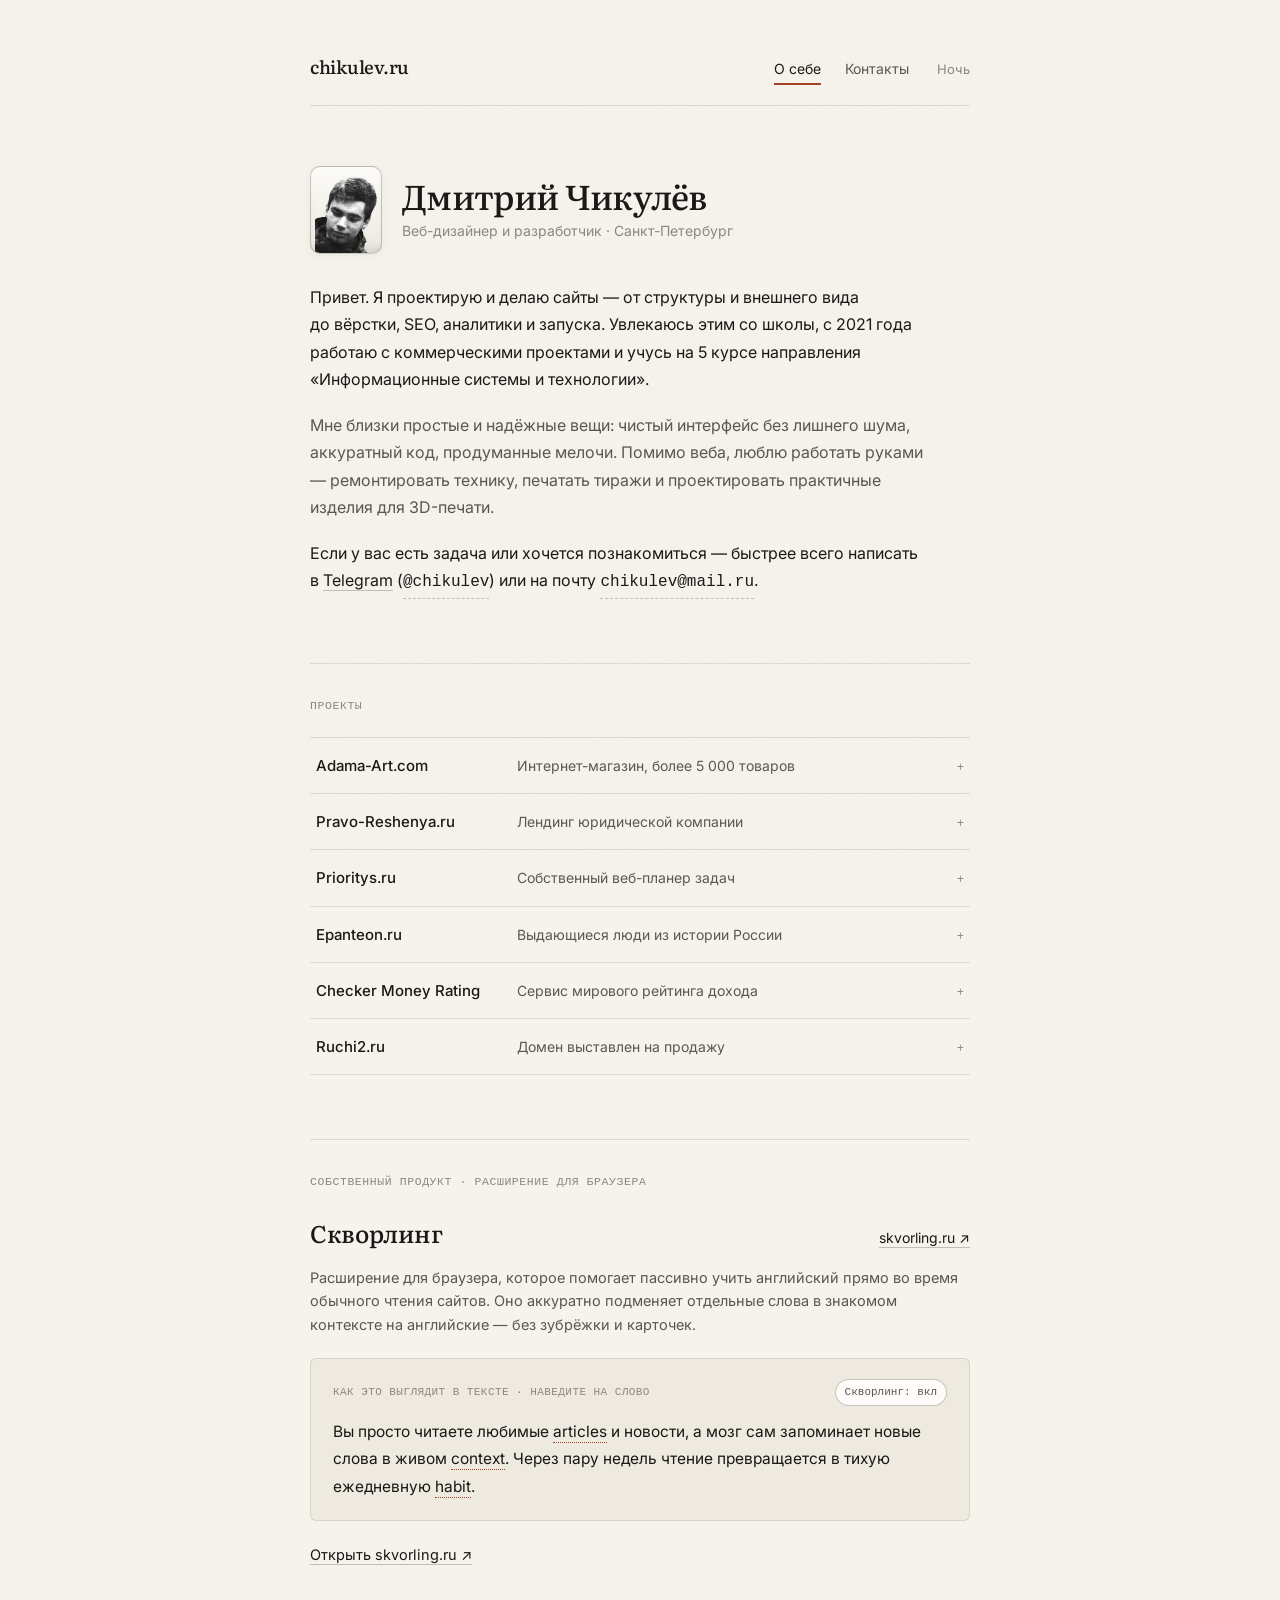
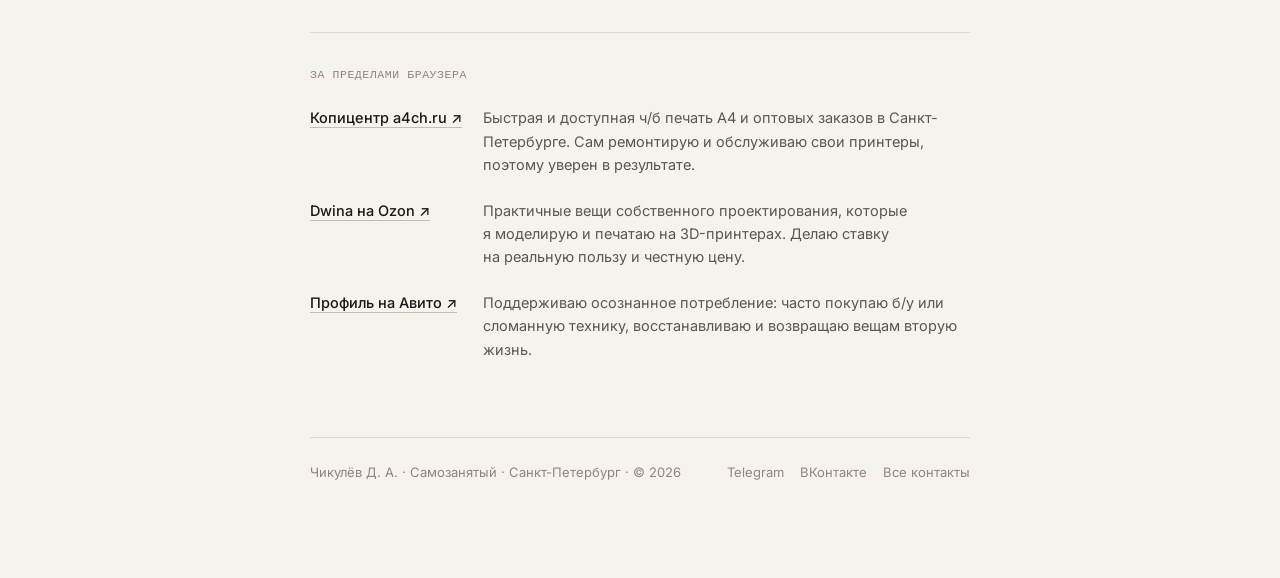
==== commit f807790b: "Add files via upload" ====
--- a/index.html
+++ b/index.html
@@ -1,401 +1,280 @@
-<!DOCTYPE html>
-<html lang="ru">
-<head>
-    <meta charset="UTF-8">
-    <meta name="viewport" content="width=device-width, initial-scale=1.0">
-    <title>Чikulёv → Site-Визитка</title>
-    
-    <meta http-equiv="Cache-Control" content="public, max-age=3600000">
-
-    <!-- Основные мета-теги -->
-    <title>Дмитрий Чикулёв — веб-дизайнер и разработчик</title>
-    <meta name="description" content="Портфолио Дмитрия Чикулёва — веб-дизайнера и разработчика. Нахожусь в поиске новых проектов, буду рад знакомству.">
-    <meta name="keywords" content="Дмитрий Чикулёв, веб-дизайнер, разработчик, Figma, HTML, CSS, JavaScript, WordPress, портфолио">
-    <meta name="author" content="Дмитрий Чикулёв">
-
-    <!-- Open Graph -->
-    <meta property="og:title" content="Дмитрий Чикулёв — веб-дизайнер и разработчик">
-    <meta property="og:description" content="Портфолио-визитка с примерами работ и контактной информацией.">
-    <meta property="og:image" content="https://chikulev.ru/image/main/prew1.91_1.png">
-    <meta property="og:url" content="http://chikulev.ru/">
-    <meta property="og:type" content="website">
-
-    <!-- Twitter -->
-    <meta name="twitter:card" content="summary_large_image">
-    <meta name="twitter:title" content="Дмитрий Чикулёв — веб-дизайнер и разработчик">
-    <meta name="twitter:description" content="Портфолио-визитка с примерами работ и контактной информацией.">
-    <meta name="twitter:image" content="https://chikulev.ru/image/main/prew1.91_1.png">
-
-    <link rel="stylesheet" href="style.css?v=1.7">
-    <link rel="icon" href="favicon.ico" type="image/x-icon">
-</head>
-<body>
-
-    <div class="left_vert_menu">
-        <div class="list_link">
-            <div class="image_logo_link_menu">
-                <a href="https://chikulev.ru/index.html" class="a__icon"><img src="./image/icons/home.svg" alt="Ссылка на диалог в ВКонтакте" class="first__icons"></a>
-                <a href="https://chikulev.ru/archive.html" class="a__icon"><img src="./image/icons/archive.svg" alt="Ссылка на диалог в ВКонтакте" class="first__icons"></a>
-                <a href="https://chikulev.ru/contacts.html" class="a__icon"><img src="./image/icons/contacts.svg" alt="Ссылка на диалог в ВКонтакте" class="first__icons"></a>
-
-            </div>
-        </div>
-    </div>
-
-    <header class="header">
-        <div class="container">
-            <nav class="header__nav">
-                <ul class="header__list">
-                    <li class="active"><a class="active" href="index.html">→ Про этот сайт</a></li>
-                    <li><a href="archive.html">Архив работ</a></li>
-                    <li><a href="contacts.html">Контакты</a></li>
-                </ul>
-            </nav>
-        </div>
-    </header>
-
-    <section class="first fade-in">
-        <div class="container">
-            <div class="first__left">
-
-                <div class="status-badge">
-                    <span class="status-dot"></span> Готов работать прямо сейчас
-                </div>
-
-                <h1 class="title__first">
-                    <span class="site__accent">Chikulev.ru</span>
-                     — мой сайт-визитка для архива работ и ссылок на контакты.
-                </h1>
-                <div class="icons__first__section">
-                    <a href="https://t.me/chikulev" target="_blank" class="a__icon"><img src="./image/icons/Telegram_32x32.png" alt="Ссылка на диалог в Телеграмме" class="first__icons"></a>
-                    <a href="https://vk.com/write180668168" target="_blank" class="a__icon"><img src="./image/icons/VK_32x32.png" alt="Ссылка на диалог в ВКонтакте" class="first__icons"></a>
-                </div>
-            </div>
-
-            <div class="first__bot__right">
-                <p class="__thanks">Спасибо, что зашли на сайт</p>
-           </div>
-        </div>
-    </section>
-
-    <section class="main__about fade-in">
-        <div class="container">
-            <div class="left__content">
-                <p class="text__about">Привет, я Дима! Я веб-дизайнер и разработчик, с детства увлекаюсь созданием сайтов, а сейчас занимаюсь этим на коммерческой основе, продолжая обучение на направлении «информационные системы и технологии» заочно на 5 курсе.</p>
-                <p class="text__about">Я люблю работать с внешним видом сайтов, прорабатывая UX/UI, знаю основы SEO, умею верстать, редактировать, запускать, настраивать их. Помимо этого, создаю почтовые рассылки, рекламные компании и промо-материалы.</p>
-                <p class="text__about">Сейчас я в поиске новых проектов, поэтому, если вы нуждаетесь в услугах такого рода, пожалуйста, напишите мне! Буду рад нашему знакомству и своём участии в ваших проектах.</p>
-            </div>
-            
-            <div class="right__content">
-                <img src="./image/main/photo_irl_1.webp" alt="Портретная фотография автора сайта" class="irl__photo">
-            </div>
-        </div>
-    </section>
-
-    <section class="score fade-in" style="background-color: unset;">
-        <div class="container">
-            <h1 class="title__score">Интерес и навыки:</h1>
-            <div class="list__score">
-                <div class="list__item__score">
-                   <p class="name__item">Figma и дизайн</p> <!-- 1 лево -->
-                   <div class="star__store"><span class="store__accent__1">✹✹✹✹✹</span><p class="store__last__1"></p></div>
-                 </div>
-                 <div class="list__item__score">
-                    <p class="name__item">HTML и CSS</p> <!-- 1 право -->
-                    <div class="star__store"><span class="store__accent__1">✹✹✹✹✹</span><p class="store__last__1"></p></div>
-                 </div>
-
-                 <div class="list__item__score">
-                    <p class="name__item">Редакторы Adobe</p>
-                    <div class="star__store"><span class="store__accent__1">✹️✹️✹️</span><p class="store__last__1">✺✺</p></div>
-                 </div>
-
-                 <div class="list__item__score">
-                    <p class="name__item">Адаптивная вёрстка</p>
-                    <div class="star__store"><span class="store__accent__1">✹✹✹✹✹</span><p class="store__last__1"></p></div>
-                 </div>
-
-                 <div class="list__item__score">
-                    <p class="name__item">Копирайтинг</p>
-                    <div class="star__store"><span class="store__accent__1">✹✹✹✹</span><p class="store__last__1">✺</p></div>
-                 </div>
-
-                 <div class="list__item__score">
-                    <p class="name__item">JavaScript</p>
-                    <div class="star__store"><span class="store__accent__1">✹✹</span><p class="store__last__1">✺✺✺</p></div>
-                 </div>
-
-                 <div class="list__item__score">
-                    <p class="name__item">Маркетплейсы и продажи</p>
-                    <div class="star__store"><span class="store__accent__1">✹✹✹✹</span><p class="store__last__1">✺</p></div>
-                 </div>
-
-                 <div class="list__item__score">
-                    <p class="name__item">WordPress</p>
-                    <div class="star__store"><span class="store__accent__1">✹✹✹✹✹</span><p class="store__last__1"></p></div>
-                 </div>
-
-                 <div class="list__item__score">
-                    <p class="name__item">Телеграм-боты</p>
-                    <div class="star__store"><span class="store__accent__1">✹✹✹</span><p class="store__last__1">✺✺</p></div>
-                 </div>
-
-                 <div class="list__item__score">
-                    <p class="name__item">SEO-оптимизация</p>
-                    <div class="star__store"><span class="store__accent__1">✹✹✹✹✹</span><p class="store__last__1"></p></div>
-                 </div>
-
-                 <div class="list__item__score">
-                    <p class="name__item">Презентации</p>
-                    <div class="star__store"><span class="store__accent__1">✹✹✹✹</span><p class="store__last__1">✺</p></div>
-                 </div>
-
-                 <div class="list__item__score">
-                    <p class="name__item">DIY и электроника</p>
-                    <div class="star__store"><span class="store__accent__1">✹✹✹✹✹</span><p class="store__last__1"></p></div>
-                 </div>   
-
-                 <div class="list__item__score">
-                    <p class="name__item">Видео-монтаж</p>
-                    <div class="star__store"><span class="store__accent__1">✹✹</span><p class="store__last__1">✺✺✺</p></div>
-                 </div>
-
-                 <div class="list__item__score">
-                    <p class="name__item">2D вёрстка и печать</p>
-                    <div class="star__store"><span class="store__accent__1">✹✹✹✹</span><p class="store__last__1">✺</p></div>
-                 </div>
-
-                 <div class="list__item__score">
-                    <p class="name__item">Сообщества</p>
-                    <div class="star__store"><span class="store__accent__1">✹✹✹✹</span><p class="store__last__1">✺</p></div>
-                 </div>
-
-                 <div class="list__item__score">
-                    <p class="name__item">3D печать и моделирование</p>
-                    <div class="star__store"><span class="store__accent__1">✹✹✹✹✹</span><p class="store__last__1"></p></div>
-                 </div>
-
-                 <div class="list__item__score">
-                    <p class="name__item">Реклама</p>
-                    <div class="star__store"><span class="store__accent__1">✹✹✹✹</span><p class="store__last__1">✺</p></div>
-                 </div>
-                 
-                 <div class="list__item__score">
-                    <p class="name__item">Информационная безопасность</p>
-                    <div class="star__store"><span class="store__accent__1">✹✹✹</span><p class="store__last__1">✺✺</p></div>
-                 </div>
-
-                 <div class="list__item__score">
-                    <p class="name__item">Почтовые рассылки</p>
-                    <div class="star__store"><span class="store__accent__1">✹✹✹✹</span><p class="store__last__1">✺</p></div>
-                 </div>
-
-            </div>
-        </div>
-    </section>
-
-    <!-- <section class="advantages fade-in">
-        <div class="grid__advantages__background"></div>
-        <div class="container">
-            <h3 class="title__advant">Ключевые этапы</h3>
-            <div class="text__div">
-                <p class="text__advant">Шаги, из которых состоит работа по созданию сайтов. Но это не граница от начала до конца — чем больше есть до и после, тем лучше будет результат.</p>
-                <p class="text__advant">Я могу выполнить работу по одному, нескольким или всем пунктам сразу, в зависимости от того, что вам необходимо.</p>
-            </div>
-            <div class="card__advant">
-                <div class="card__item">
-                    <p class="card__item__name">Анализ</p>
-                    <p class="card__item__text">Поиск акцентов, целей, аудитории, структуры и функционала. Изучение продукта, конкурентов, зарубежных аналогов. Планирование технологий, подходов.</p>
-                </div>
-
-                <div class="card__item">
-                    <p class="card__item__name">Дизайн</p>
-                    <p class="card__item__text">Создание прототипа, MVP версии, шаблонов, адаптивов, поведений при взаимодействии, логотипов и иконок. Выбор цветовой палитры, шрифтов.</p>
-                </div>
-
-                <div class="card__item">
-                    <p class="card__item__name">Разработка</p>
-                    <p class="card__item__text">Вёрстка и программирование, интеграции с CMS, API. Проработка SEO, микроразметки. Аналитика и обучение. Запуск на сервере, тестирование.</p>
-                </div>
-            </div>
-        </div>
-    </section> -->
-
-<section class="advantages fade-in">
-        <!-- Твоя фирменная сетка на фоне -->
-        <div class="grid__advantages__background"></div>
-        
-        <div class="container">
-            <h3 class="title__advant">Другое</h3>
-            <div class="text__div">
-                <p class="text__advant">Веб-разработка — лишь часть моей жизни. Мне нравится работать руками, ремонтировать сложную технику, создавать что-то новое. Взгляните!</p>
-            </div>
-            
-            <div class="card__advant">
-                <!-- Карточка 1: Типография -->
-                <a href="https://a4ch.ru/" target="_blank" class="card__item project-link-card">
-                    <p class="card__item__name">Копицентр</p>
-                    <p class="card__item__text">Выполняю услуги печати для тех, кому нужна быстрая и дешевая печать документов. Сам ремонтирую и обслуживаю оборудование, поэтому уверен в результате. <br><br>Беру оптовые заказы на ч/б печать и помогаю привести документы в идеальный вид.</p>
-                    <span class="card__arrow">Перейти на a4ch.ru →</span>
-                </a>
-
-                <!-- Карточка 2: Ozon -->
-                <a href="https://dwina.ru/" target="_blank" class="card__item project-link-card">
-                    <p class="card__item__name">Ozon</p>
-                    <p class="card__item__text">Начал продавать товары, которые сам разрабатываю и печатаю на 3D-принтере. Делаю упор на практичность товаров и их доступность, развиваю ассортимент.<br><br>Уже есть скромные успехи в продажах, хорошие отзывы и поэтапный план развития.</p>
-                    <span class="card__arrow">Открыть Dwina.ru →</span>
-                </a>
-
-                <!-- Карточка 3: Авито -->
-                <a href="https://www.avito.ru/user/c9ce310457b719fe0834725103752ccd/profile" target="_blank" class="card__item project-link-card">
-                    <p class="card__item__name">Авито</p>
-                    <p class="card__item__text">Без авито мне сложно представить мою жизнь: я поддерживаю ответственное потребление, и всегда радуюсь, когда вещь обретает вторую жизнь.<br><br>Являюсь покупателем и продавцом. Многие из моих вещей б/у. Иногда покупаю даже сломанное, привожу в порядок и использую.</p>
-                    <span class="card__arrow">Смотреть профиль →</span>
-                </a>
-            </div>
-        </div>
-    </section>
-
-    <!-- СЕКЦИЯ ПЛАНЕРА -->
-    <section class="planner fade-in">
-        <div class="container planner__container">
-            <div class="planner__content">
-                <h4 class="title__project" style="margin-bottom: 20px; color: #222;">Мой планер</h4>
-                <p class="text__about">Я сделал этот планер для себя. Ничего лишнего, просто удобный список задач, разделенный на блоки, с отметкой о выполнении, и разметка для заметок (на обратной стороне) на каждый день.</p>
-                <p class="text__about">Формат рассчитан на двустороннюю печать на обычном листе А4. Если вам тоже подходит такой минимализм — скачивайте и пользуйтесь.</p>
-                
-                <a href="./files/planner.pdf" target="_blank" class="btn__open planner__btn">
-                    <svg width="18" height="18" viewBox="0 0 24 24" fill="none" xmlns="http://www.w3.org/2000/svg" style="margin-right: 6px;">
-                        <path d="M12 16L7 11H10V4H14V11H17L12 16Z" fill="currentColor"/>
-                        <path d="M4 18H20V20H4V18Z" fill="currentColor"/>
-                    </svg>
-                    Скачать PDF 
-                </a>
-            </div>
-            
-            <div class="planner__cards">
-                <!-- Обратная сторона (лежит внизу) -->
-                <img src="./image/planner_back.png" alt="Обратная сторона планера" class="planner__card planner__card--back" loading="lazy">
-                <!-- Лицевая сторона (лежит сверху) -->
-                <img src="./image/planner_front.png" alt="Лицевая сторона планера" class="planner__card planner__card--front" loading="lazy">
-            </div>
-        </div>
-    </section>
-
-    <section class="project fade-in">
-        <div class="container">
-            <h4 class="title__project">Некоторые проекты</h4>
-            <div class="project__list">
-                <div class="project__item">
-                    <div class="about__project">
-                        <img src="./image/project/Adama-Art_2.webp" alt="Фрагмент созданного сайта" class="right__image__block" loading="lazy">
-                        <p class="title__project__name">Adama-Art.com</p>
-                        <p class="short__about__project">Интернет-магазин. Более 5 000 товаров</p>
-                        <p class="long__about__project">На WordPress и WooCommerce. С интеграцией оплаты, доставки, метрик и другого. Регулярно обновляется.</p>
-                        <a href="https://adama-art.com/" class="btn__open" target="_blank">Открыть <span class="comment__btn">в новой вкладке</span></a>
-                    </div>
-                    <img src="./image/project/Adama-Art.webp" alt="Превью (скриншот) карточки товара с сайта Adama-Art.com" class="project__prev" loading="lazy">
-                </div>
-
-                <div class="project__item">
-                    <img src="./image/project/Checker_Money_Rating.webp" alt="Превью (скриншот) карточки товара с сайта Adama-Art.com" class="project__prev" loading="lazy">
-                    <div class="about__project checker">
-                        <p class="title__project__name">Checker Money Rating</p>
-                        <p class="short__about__project">Сервис, знающий рейтинг каждого</p>
-                        <p class="long__about__project">Формула на основе ВВП и населения стран мира скажет, скольких людей вы богаче и скольких беднее.</p>
-                        <a href="#!" class="btn__open close">Открыть <span class="comment__btn">в новой вкладке</span></a>
-                    </div>
-                </div>
-                <!-- Сетка из 3 небольших проектов -->
-                <div class="project__grid-3">
-                    
-                    <!-- Prioritys -->
-                    <div class="about__project small-card">
-                        <p class="title__project__name">Prioritys.ru</p>
-                        <p class="short__about__project">Веб-планер для отслеживания задач.</p>
-                        <a href="https://prioritys.ru/" class="btn__open" target="_blank">Попробовать лично →</a>
-                    </div>
-
-                    <!-- Epanteon (Темная тема для разнообразия) -->
-                    <div class="about__project small-card dark-card">
-                        <p class="title__project__name">Epanteon.ru</p>
-                        <p class="short__about__project">Величайшие люди из истории России.</p>
-                        <a href="https://epanteon.ru/" class="btn__open" target="_blank">Начать знакомство →</a>
-                    </div>
-
-                    <!-- Ruchi2 -->
-                    <div class="about__project small-card">
-                        <p class="title__project__name">Ruchi2.ru</p>
-                        <p class="short__about__project">Домен в текущий момент выставлен на продажу.</p>
-                        <a href="https://ruchi2.ru/" class="btn__open" target="_blank">Оценить или купить →</a>
-                    </div>
-
-                </div>
-            </div>
-            <p class="add__info">Другие работы находятся на отдельной странице сайта: архива моих работ.</p>
-            <a href="archive.html" class="btn__open over">Перейти <span class="comment__btn">в этой вкладке</span></a>
-        </div>
-    </section>
-
-    <footer class="footer__main fade-in">
-        <div class="container">
-            <div class="left__footer">
-                <p>Этот сайт — визитка, учебный проект и наглядный пример моей работы. Если вам тоже нужен красивый, лёгкий, простой сайт, проработанный дизайн, создание или настройка интернет-магазина, адаптация, редизайн или обновление существующего сайта, ведение сообщества или другие услуги, связанные с этим, то напишите мне.</p>
-                <p class="accent">Если вас заинтересовало моё резюме, буду рад обсудить ваш проект, узнать о ваших идеях и помочь воплотить их.</p>
-                <div class="right__right__footer">
-                    <p>Самозанятый → Чикулёв Д. А.</p>
-                    <p>Санкт-Петербург</p>
-                    <p>© 2026 год</p>
-                </div>
-            </div>
-            <div class="right__footer">
-                <nav class="footer__nav">
-                    <ul>
-                        <li class="active"><a class="active" href="index.html">Эта страница</a></li>
-                        <li><a href="archive.html">Архив работ</a></li>
-                        <li><a class="accent__li" href="contacts.html">Контакты</a></li>
-                    </ul>
-                </nav>
-                
-                <div class="icons__first__section">
-                    <a href="https://t.me/chikulev" target="_blank" class="a__icon"><img src="./image/icons/Telegram_32x32.png" alt="Ссылка на диалог в Телеграмме" class="first__icons"></a>
-                    <a href="https://vk.com/write180668168" target="_blank" class="a__icon"><img src="./image/icons/VK_32x32.png" alt="Ссылка на диалог в ВКонтакте" class="first__icons"></a>
-                </div>
-
-                <div class="klavagonki_bar">
-                    <a href='https://klavogonki.ru/u/#/95210/'>
-                        <img border='0' src='https://klavogonki.ru/storage/userbar/ub4-95210.gif' title='Клавогонки.ру'>
-                    </a>
-                </div>
-            </div>
-        </div>
-    </footer>
-
-    <script src="random__nav__emoji.js"></script> <!-- Случайный смайлик при наведении на меню -->
-    <script>
-  // Плавное появление элементов при прокрутке и загрузке
-  document.addEventListener('DOMContentLoaded', () => {
-    const observerOptions = {
-      root: null,
-      rootMargin: '0px 0px -50px 0px', // Анимация начнется чуть раньше, чем блок появится полностью
-      threshold: 0.15 // Срабатывает, когда 15% блока видно на экране
-    };
-
-    const observer = new IntersectionObserver((entries, observer) => {
-      entries.forEach(entry => {
-        if (entry.isIntersecting) {
-          entry.target.classList.add('visible');
-          observer.unobserve(entry.target); // Анимация проигрывается только 1 раз
-        }
-      });
-    }, observerOptions);
-
-    // Ищем все элементы с классом fade-in и начинаем за ними следить
-    document.querySelectorAll('.fade-in').forEach(element => {
-      observer.observe(element);
-    });
-  });
-</script>
-
-</body>
-</html>+<!DOCTYPE html>
+<html lang="ru">
+<head>
+  <meta charset="UTF-8">
+  <meta name="viewport" content="width=device-width, initial-scale=1.0">
+  <title>Дмитрий Чикулёв</title>
+  <meta name="description" content="Дмитрий Чикулёв — личный сайт, веб-дизайн, разработка, Скворлинг, собственные сервисы и физические проекты. Санкт-Петербург.">
+  <meta name="author" content="Дмитрий Чикулёв">
+  <link rel="canonical" href="https://chikulev.ru/">
+  <link rel="icon" href="./favicon.ico" type="image/x-icon">
+
+  <meta property="og:title" content="Дмитрий Чикулёв">
+  <meta property="og:description" content="Личный сайт: веб-проекты, Скворлинг, копицентр, 3D-печать и контакты.">
+  <meta property="og:image" content="https://chikulev.ru/image/main/prew1.91_1.png">
+  <meta property="og:url" content="https://chikulev.ru/">
+  <meta property="og:type" content="website">
+
+  <link rel="preconnect" href="https://fonts.googleapis.com">
+  <link rel="preconnect" href="https://fonts.gstatic.com" crossorigin>
+  <link href="https://fonts.googleapis.com/css2?family=Inter:wght@400;500&family=Literata:ital,opsz,wght@0,7..72,400;0,7..72,500;1,7..72,400&display=swap" rel="stylesheet">
+  <link rel="stylesheet" href="./styles.css">
+</head>
+<body>
+  <div class="sheet">
+    <header class="masthead">
+      <a href="./index.html" class="masthead-brand">chikulev.ru</a>
+      <nav class="masthead-nav" aria-label="Навигация">
+        <a href="./index.html" class="is-active">О себе</a>
+        <a href="./contacts.html">Контакты</a>
+        <button type="button" class="theme-text-btn" data-theme-toggle>Ночь</button>
+      </nav>
+    </header>
+
+    <main>
+      <!-- Human Opening -->
+      <section class="opening">
+        <div class="author-row">
+          <button type="button" class="author-frame" data-lightbox="./image/main/photo_irl_1.webp" data-lb-group="portrait" data-lb-caption="Дмитрий Чикулёв, Санкт-Петербург" title="Открыть фото">
+            <img src="./image/main/photo_irl_1.webp" alt="Дмитрий Чикулёв">
+          </button>
+          <div>
+            <h1 class="author-name">Дмитрий Чикулёв</h1>
+            <p class="author-sub">Веб-дизайнер и разработчик · Санкт-Петербург</p>
+          </div>
+        </div>
+
+        <div class="prose">
+          <p>
+            Привет. Я&nbsp;проектирую и&nbsp;делаю сайты — от&nbsp;структуры и&nbsp;внешнего вида до&nbsp;вёрстки, SEO, аналитики и&nbsp;запуска. Увлекаюсь этим со&nbsp;школы, с&nbsp;2021&nbsp;года работаю с&nbsp;коммерческими проектами и&nbsp;учусь на&nbsp;5&nbsp;курсе направления «Информационные системы и&nbsp;технологии».
+          </p>
+          <p class="soft">
+            Мне близки простые и&nbsp;надёжные вещи: чистый интерфейс без лишнего шума, аккуратный код, продуманные мелочи. Помимо веба, люблю работать руками — ремонтировать технику, печатать тиражи и&nbsp;проектировать практичные изделия для&nbsp;3D-печати.
+          </p>
+          <p>
+            Если у&nbsp;вас есть задача или хочется познакомиться — быстрее всего написать в&nbsp;<a href="https://t.me/chikulev" target="_blank" rel="noopener" class="ink-link">Telegram</a>
+            (<button type="button" class="inline-copy mono" data-copy="@chikulev">@chikulev<span class="copy-badge">скопировано</span></button>)
+            или на&nbsp;почту <button type="button" class="inline-copy mono" data-copy="chikulev@mail.ru">chikulev@mail.ru<span class="copy-badge">скопировано</span></button>.
+          </p>
+        </div>
+      </section>
+
+      <!-- Typographic Project Index -->
+      <section class="block">
+        <div class="block-label">
+          <span>Проекты</span>
+        </div>
+
+        <div class="index-list">
+          <!-- Adama-Art -->
+          <div class="index-row">
+            <button type="button" class="index-trigger" data-index-toggle data-preview="./image/project/Adama-Art.webp" aria-expanded="false">
+              <span class="index-name">Adama-Art.com</span>
+              <span class="index-summary">Интернет-магазин, более 5 000 товаров</span>
+              <span class="index-arrow">+</span>
+            </button>
+            <div class="index-detail">
+              <div class="detail-inner">
+                <div>
+                  <p class="detail-text">
+                    Коммерческий магазин на&nbsp;WordPress и&nbsp;WooCommerce. Интеграция оплаты и&nbsp;доставки, настройка аналитики, SEO и&nbsp;регулярная техническая поддержка.
+                  </p>
+                  <div class="detail-actions">
+                    <a href="https://adama-art.com/" target="_blank" rel="noopener" class="ink-link">Открыть adama-art.com ↗</a>
+                    <button type="button" class="ink-link" data-lightbox="./image/project/Adama-Art.webp" data-lb-group="home-idx" data-lb-caption="Adama-Art.com — карточка товара">Смотреть скриншот</button>
+                  </div>
+                </div>
+                <div class="detail-thumb" data-lightbox="./image/project/Adama-Art.webp" data-lb-group="home-idx" data-lb-caption="Adama-Art.com — карточка товара">
+                  <img src="./image/project/Adama-Art.webp" alt="Скриншот Adama-Art.com" loading="lazy">
+                </div>
+              </div>
+            </div>
+          </div>
+
+          <!-- Pravo-Reshenya -->
+          <div class="index-row">
+            <button type="button" class="index-trigger" data-index-toggle data-preview="./image/project/Pravo-Reshenya.webp" aria-expanded="false">
+              <span class="index-name">Pravo-Reshenya.ru</span>
+              <span class="index-summary">Лендинг юридической компании</span>
+              <span class="index-arrow">+</span>
+            </button>
+            <div class="index-detail">
+              <div class="detail-inner">
+                <div>
+                  <p class="detail-text">
+                    Коммерческий сайт юридической компании: дизайн, структура, тексты, адаптивная вёрстка, формы обратной связи и&nbsp;SEO-настройка.
+                  </p>
+                  <div class="detail-actions">
+                    <a href="https://pravo-reshenya.ru/" target="_blank" rel="noopener" class="ink-link">Открыть pravo-reshenya.ru ↗</a>
+                    <button type="button" class="ink-link" data-lightbox="./image/project/Pravo-Reshenya.webp" data-lb-group="home-idx" data-lb-caption="Pravo-Reshenya.ru — лендинг юридической компании">Смотреть скриншот</button>
+                  </div>
+                </div>
+                <div class="detail-thumb" data-lightbox="./image/project/Pravo-Reshenya.webp" data-lb-group="home-idx" data-lb-caption="Pravo-Reshenya.ru — лендинг юридической компании">
+                  <img src="./image/project/Pravo-Reshenya.webp" alt="Скриншот Pravo-Reshenya.ru" loading="lazy">
+                </div>
+              </div>
+            </div>
+          </div>
+
+          <!-- Prioritys -->
+          <div class="index-row">
+            <button type="button" class="index-trigger" data-index-toggle aria-expanded="false">
+              <span class="index-name">Prioritys.ru</span>
+              <span class="index-summary">Собственный веб-планер задач</span>
+              <span class="index-arrow">+</span>
+            </button>
+            <div class="index-detail">
+              <div class="detail-inner detail-inner--text-only">
+                <p class="detail-text">
+                  Личный инструмент для фокуса и&nbsp;приоритизации ежедневных дел — без перегруженных меню и&nbsp;лишних отвлечений.
+                </p>
+                <div class="detail-actions">
+                  <a href="https://prioritys.ru/" target="_blank" rel="noopener" class="ink-link">Попробовать prioritys.ru ↗</a>
+                </div>
+              </div>
+            </div>
+          </div>
+
+          <!-- Epanteon -->
+          <div class="index-row">
+            <button type="button" class="index-trigger" data-index-toggle aria-expanded="false">
+              <span class="index-name">Epanteon.ru</span>
+              <span class="index-summary">Выдающиеся люди из истории России</span>
+              <span class="index-arrow">+</span>
+            </button>
+            <div class="index-detail">
+              <div class="detail-inner detail-inner--text-only">
+                <p class="detail-text">
+                  Энциклопедический веб-проект о&nbsp;ключевых личностях в&nbsp;истории страны со&nbsp;спокойной подачей и&nbsp;акцентом на&nbsp;чтение.
+                </p>
+                <div class="detail-actions">
+                  <a href="https://epanteon.ru/" target="_blank" rel="noopener" class="ink-link">Открыть epanteon.ru ↗</a>
+                </div>
+              </div>
+            </div>
+          </div>
+
+          <!-- Checker Money Rating -->
+          <div class="index-row">
+            <button type="button" class="index-trigger" data-index-toggle data-preview="./image/project/Checker_Money_Rating.webp" aria-expanded="false">
+              <span class="index-name">Checker Money Rating</span>
+              <span class="index-summary">Сервис мирового рейтинга дохода</span>
+              <span class="index-arrow">+</span>
+            </button>
+            <div class="index-detail">
+              <div class="detail-inner">
+                <div>
+                  <p class="detail-text">
+                    Формула на&nbsp;основе ВВП и&nbsp;населения стран мира показывает, скольких людей на&nbsp;планете вы богаче и&nbsp;скольких беднее.
+                  </p>
+                  <div class="detail-actions">
+                    <button type="button" class="ink-link" data-lightbox="./image/project/Checker_Money_Rating.webp" data-lb-group="home-idx" data-lb-caption="Checker Money Rating">Смотреть экран</button>
+                  </div>
+                </div>
+                <div class="detail-thumb" data-lightbox="./image/project/Checker_Money_Rating.webp" data-lb-group="home-idx" data-lb-caption="Checker Money Rating">
+                  <img src="./image/project/Checker_Money_Rating.webp" alt="Скриншот Checker Money Rating" loading="lazy">
+                </div>
+              </div>
+            </div>
+          </div>
+
+          <!-- Ruchi2 -->
+          <div class="index-row">
+            <button type="button" class="index-trigger" data-index-toggle aria-expanded="false">
+              <span class="index-name">Ruchi2.ru</span>
+              <span class="index-summary">Домен выставлен на продажу</span>
+              <span class="index-arrow">+</span>
+            </button>
+            <div class="index-detail">
+              <div class="detail-inner detail-inner--text-only">
+                <p class="detail-text">
+                  Короткий запоминающийся домен. В&nbsp;текущий момент доступен к&nbsp;оценке и&nbsp;приобретению.
+                </p>
+                <div class="detail-actions">
+                  <a href="https://ruchi2.ru/" target="_blank" rel="noopener" class="ink-link">Открыть ruchi2.ru ↗</a>
+                </div>
+              </div>
+            </div>
+          </div>
+        </div>
+      </section>
+
+      <!-- Skvorling Spotlight -->
+      <section class="block">
+        <div class="block-label">
+          <span>Собственный продукт · Расширение для браузера</span>
+        </div>
+
+        <div class="skvorling-head">
+          <h2 class="skvorling-title">Скворлинг</h2>
+          <a href="https://skvorling.ru/" target="_blank" rel="noopener" class="ink-link" style="font-size:14px;">skvorling.ru ↗</a>
+        </div>
+
+        <p class="craft-desc">
+          Расширение для браузера, которое помогает пассивно учить английский прямо во&nbsp;время обычного чтения сайтов. Оно аккуратно подменяет отдельные слова в&nbsp;знакомом контексте на&nbsp;английские — без зубрёжки и&nbsp;карточек.
+        </p>
+
+        <div class="skvorling-demo">
+          <div class="skvorling-demo-top">
+            <span>Как это выглядит в тексте · наведите на слово</span>
+            <button type="button" class="skvorling-toggle" data-skvorling-toggle>Скворлинг: вкл</button>
+          </div>
+          <p class="skvorling-sample">
+            Вы просто читаете любимые
+            <span class="sk-word" data-sk-word data-en="articles" data-ru="статьи"><span class="sk-label">articles</span><span class="sk-tip">статьи<span class="ipa">/ˈɑːtɪkəlz/</span></span></span>
+            и&nbsp;новости, а&nbsp;мозг сам запоминает новые слова в&nbsp;живом
+            <span class="sk-word" data-sk-word data-en="context" data-ru="контексте"><span class="sk-label">context</span><span class="sk-tip">контексте<span class="ipa">/ˈkɒntekst/</span></span></span>.
+            Через пару недель чтение превращается в&nbsp;тихую ежедневную
+            <span class="sk-word" data-sk-word data-en="habit" data-ru="привычку"><span class="sk-label">habit</span><span class="sk-tip">привычку<span class="ipa">/ˈhæbɪt/</span></span></span>.
+          </p>
+        </div>
+
+        <div class="skvorling-actions">
+          <a href="https://skvorling.ru/" target="_blank" rel="noopener" class="ink-link">Открыть skvorling.ru ↗</a>
+        </div>
+      </section>
+
+      <!-- Real World & Craft -->
+      <section class="block">
+        <div class="block-label">
+          <span>За пределами браузера</span>
+        </div>
+
+        <div class="craft-list">
+          <div class="craft-item">
+            <a href="https://a4ch.ru/" target="_blank" rel="noopener" class="craft-key ink-link">Копицентр a4ch.ru ↗</a>
+            <p class="craft-desc">
+              Быстрая и&nbsp;доступная ч/б печать А4 и&nbsp;оптовых заказов в&nbsp;Санкт-Петербурге. Сам ремонтирую и&nbsp;обслуживаю свои принтеры, поэтому уверен в&nbsp;результате.
+            </p>
+          </div>
+
+          <div class="craft-item">
+            <a href="https://dwina.ru/" target="_blank" rel="noopener" class="craft-key ink-link">Dwina на Ozon ↗</a>
+            <p class="craft-desc">
+              Практичные вещи собственного проектирования, которые я&nbsp;моделирую и&nbsp;печатаю на&nbsp;3D-принтерах. Делаю ставку на&nbsp;реальную пользу и&nbsp;честную цену.
+            </p>
+          </div>
+
+          <div class="craft-item">
+            <a href="https://www.avito.ru/user/c9ce310457b719fe0834725103752ccd/profile" target="_blank" rel="noopener" class="craft-key ink-link">Профиль на Авито ↗</a>
+            <p class="craft-desc">
+              Поддерживаю осознанное потребление: часто покупаю б/у или сломанную технику, восстанавливаю и&nbsp;возвращаю вещам вторую жизнь.
+            </p>
+          </div>
+        </div>
+      </section>
+    </main>
+
+    <footer class="colophon">
+      <span>Чикулёв Д. А. · Самозанятый · Санкт-Петербург · © 2026</span>
+      <div class="colophon-links">
+        <a href="https://t.me/chikulev" target="_blank" rel="noopener">Telegram</a>
+        <a href="https://vk.me/d.chikulev" target="_blank" rel="noopener">ВКонтакте</a>
+        <a href="./contacts.html">Все контакты</a>
+      </div>
+    </footer>
+  </div>
+
+  <script src="./app.js"></script>
+</body>
+</html>
--- a/styles.css
+++ b/styles.css
@@ -0,0 +1,852 @@
+/* ==========================================================================
+   chikulev.ru — Personal Editorial Monograph
+   Warm cotton paper, serif + sans, uncropped archival portrait, tactile details.
+   ========================================================================== */
+
+@font-face {
+  font-family: 'InterLocal';
+  src: url('./Inter-Regular.woff2') format('woff2'),
+       url('./Inter-Regular.woff') format('woff');
+  font-weight: 400;
+  font-style: normal;
+  font-display: swap;
+}
+
+:root {
+  --paper: #F6F3EC;
+  --paper-alt: #EFEAE0;
+  --surface: #FDFCF9;
+  --ink: #191816;
+  --ink-soft: #5A5751;
+  --ink-muted: #8C877E;
+  --rule: rgba(25, 24, 22, 0.11);
+  --rule-strong: rgba(25, 24, 22, 0.24);
+  --accent: #A34322;
+  --accent-soft: rgba(163, 67, 34, 0.10);
+
+  --font-serif: 'Literata', 'Georgia', 'Times New Roman', serif;
+  --font-sans: 'Inter', 'InterLocal', -apple-system, BlinkMacSystemFont, 'Segoe UI', Roboto, sans-serif;
+  --font-mono: 'SF Mono', ui-monospace, SFMono-Regular, Menlo, monospace;
+
+  --measure: 660px;
+  --ease: cubic-bezier(0.22, 1, 0.36, 1);
+}
+
+[data-theme="dark"] {
+  --paper: #131210;
+  --paper-alt: #1B1A17;
+  --surface: #1F1D1A;
+  --ink: #EAE5DC;
+  --ink-soft: #A59F94;
+  --ink-muted: #706B62;
+  --rule: rgba(234, 229, 220, 0.11);
+  --rule-strong: rgba(234, 229, 220, 0.24);
+  --accent: #D97A54;
+  --accent-soft: rgba(217, 122, 84, 0.14);
+}
+
+*, *::before, *::after {
+  box-sizing: border-box;
+  margin: 0;
+  padding: 0;
+}
+
+html {
+  scroll-behavior: smooth;
+  -webkit-font-smoothing: antialiased;
+  -moz-osx-font-smoothing: grayscale;
+  text-rendering: optimizeLegibility;
+}
+
+body {
+  background-color: var(--paper);
+  color: var(--ink);
+  font-family: var(--font-sans);
+  font-size: 15.5px;
+  line-height: 1.68;
+  transition: background-color 0.32s var(--ease), color 0.32s var(--ease);
+  overflow-x: hidden;
+  position: relative;
+}
+
+body::before {
+  content: "";
+  position: fixed;
+  inset: 0;
+  pointer-events: none;
+  z-index: 1000;
+  opacity: 0.028;
+  background-image: url("data:image/svg+xml,%3Csvg viewBox='0 0 200 200' xmlns='http://www.w3.org/2000/svg'%3E%3Cfilter id='n'%3E%3CfeTurbulence type='fractalNoise' baseFrequency='0.85' numOctaves='3' stitchTiles='stitch'/%3E%3C/filter%3E%3Crect width='100%25' height='100%25' filter='url(%23n)'/%3E%3C/svg%3E");
+}
+
+a {
+  color: inherit;
+  text-decoration: none;
+}
+
+button {
+  font: inherit;
+  color: inherit;
+  background: none;
+  border: none;
+  cursor: pointer;
+}
+
+img {
+  display: block;
+  max-width: 100%;
+  height: auto;
+}
+
+::selection {
+  background: var(--accent-soft);
+  color: var(--ink);
+}
+
+:focus-visible {
+  outline: 1.5px solid var(--accent);
+  outline-offset: 3px;
+  border-radius: 3px;
+}
+
+.mono {
+  font-family: var(--font-mono);
+  font-variant-numeric: tabular-nums;
+}
+
+/* ==========================================================================
+   Page Shell & Masthead
+   ========================================================================== */
+.sheet {
+  width: 100%;
+  max-width: calc(var(--measure) + 64px);
+  margin: 0 auto;
+  padding: 52px 32px 96px;
+}
+
+.masthead {
+  display: flex;
+  align-items: baseline;
+  justify-content: space-between;
+  gap: 20px;
+  padding-bottom: 22px;
+  border-bottom: 1px solid var(--rule);
+  margin-bottom: 60px;
+}
+
+.masthead-brand {
+  font-family: var(--font-serif);
+  font-size: 18px;
+  font-weight: 500;
+  letter-spacing: -0.015em;
+  color: var(--ink);
+}
+
+.masthead-nav {
+  display: flex;
+  align-items: baseline;
+  gap: 24px;
+  font-size: 14px;
+  color: var(--ink-soft);
+}
+
+.masthead-nav a {
+  position: relative;
+  padding-bottom: 2px;
+  transition: color 0.18s ease;
+}
+
+.masthead-nav a:hover,
+.masthead-nav a.is-active {
+  color: var(--ink);
+}
+
+.masthead-nav a.is-active::after {
+  content: "";
+  position: absolute;
+  left: 0;
+  right: 0;
+  bottom: -2px;
+  height: 1.5px;
+  background: var(--accent);
+}
+
+.theme-text-btn {
+  font-size: 13px;
+  color: var(--ink-muted);
+  transition: color 0.18s ease;
+  margin-left: 4px;
+}
+
+.theme-text-btn:hover {
+  color: var(--ink);
+}
+
+/* ==========================================================================
+   Opening / Archival Uncropped Portrait Frame
+   ========================================================================== */
+.opening {
+  margin-bottom: 56px;
+}
+
+.author-row {
+  display: flex;
+  align-items: center;
+  gap: 20px;
+  margin-bottom: 30px;
+}
+
+.author-frame {
+  width: 72px;
+  height: 88px;
+  border-radius: 10px;
+  background: linear-gradient(180deg, var(--surface) 0%, var(--paper-alt) 100%);
+  border: 1px solid var(--rule-strong);
+  padding: 6px 4px 0 4px;
+  display: flex;
+  align-items: flex-end;
+  justify-content: center;
+  overflow: hidden;
+  flex-shrink: 0;
+  position: relative;
+  cursor: zoom-in;
+  box-shadow: 0 2px 10px rgba(25, 24, 22, 0.05);
+  transition: transform 0.35s var(--ease), border-color 0.2s ease, box-shadow 0.3s ease;
+}
+
+.author-frame::after {
+  content: "";
+  position: absolute;
+  inset: 0;
+  box-shadow: inset 0 -10px 14px -10px rgba(25, 24, 22, 0.22);
+  pointer-events: none;
+}
+
+.author-frame:hover {
+  transform: translateY(-2px);
+  border-color: var(--accent);
+  box-shadow: 0 8px 20px rgba(25, 24, 22, 0.09);
+}
+
+.author-frame img {
+  width: 100%;
+  height: 100%;
+  object-fit: contain;
+  object-position: bottom center;
+  filter: grayscale(100%) contrast(1.04);
+  transition: filter 0.35s ease, transform 0.35s var(--ease);
+}
+
+.author-frame:hover img {
+  filter: grayscale(10%) contrast(1.02);
+  transform: scale(1.03);
+}
+
+.author-name {
+  font-family: var(--font-serif);
+  font-size: clamp(26px, 4vw, 34px);
+  font-weight: 500;
+  line-height: 1.15;
+  letter-spacing: -0.02em;
+}
+
+.author-sub {
+  font-size: 14px;
+  color: var(--ink-muted);
+  margin-top: 4px;
+}
+
+/* Editorial Prose */
+.prose {
+  display: flex;
+  flex-direction: column;
+  gap: 18px;
+  font-size: 16px;
+  line-height: 1.72;
+  color: var(--ink);
+}
+
+.prose p {
+  max-width: 62ch;
+}
+
+.prose .soft {
+  color: var(--ink-soft);
+}
+
+.ink-link {
+  text-decoration: underline;
+  text-decoration-color: var(--rule-strong);
+  text-decoration-thickness: 1px;
+  text-underline-offset: 4px;
+  transition: text-decoration-color 0.18s ease, color 0.18s ease;
+}
+
+.ink-link:hover {
+  color: var(--accent);
+  text-decoration-color: var(--accent);
+}
+
+.inline-copy {
+  position: relative;
+  display: inline;
+  border-bottom: 1px dashed var(--rule-strong);
+  padding-bottom: 1px;
+  transition: border-color 0.18s ease, color 0.18s ease;
+}
+
+.inline-copy:hover {
+  color: var(--accent);
+  border-bottom-color: var(--accent);
+}
+
+.copy-badge {
+  position: absolute;
+  left: 50%;
+  bottom: calc(100% + 5px);
+  transform: translateX(-50%) translateY(4px);
+  background: var(--ink);
+  color: var(--paper);
+  font-family: var(--font-sans);
+  font-size: 11px;
+  line-height: 1;
+  padding: 4px 8px;
+  border-radius: 4px;
+  white-space: nowrap;
+  opacity: 0;
+  transition: opacity 0.18s ease, transform 0.2s var(--ease);
+  pointer-events: none;
+}
+
+.inline-copy.is-copied .copy-badge {
+  opacity: 1;
+  transform: translateX(-50%) translateY(0);
+}
+
+/* ==========================================================================
+   Editorial Blocks
+   ========================================================================== */
+.block {
+  margin-top: 64px;
+  padding-top: 32px;
+  border-top: 1px solid var(--rule);
+  position: relative;
+}
+
+.block-label {
+  font-family: var(--font-mono);
+  font-size: 11.5px;
+  letter-spacing: 0.05em;
+  text-transform: uppercase;
+  color: var(--ink-muted);
+  margin-bottom: 22px;
+  display: flex;
+  align-items: baseline;
+  justify-content: space-between;
+  gap: 16px;
+}
+
+/* ==========================================================================
+   Skvorling Spotlight & Interactive Micro-Immersion Demo
+   ========================================================================== */
+.skvorling-head {
+  display: flex;
+  align-items: baseline;
+  justify-content: space-between;
+  gap: 16px;
+  margin-bottom: 12px;
+}
+
+.skvorling-title {
+  font-family: var(--font-serif);
+  font-size: 24px;
+  font-weight: 500;
+  letter-spacing: -0.015em;
+}
+
+.skvorling-demo {
+  margin: 22px 0;
+  padding: 20px 22px;
+  background: var(--paper-alt);
+  border: 1px solid var(--rule);
+  border-radius: 6px;
+}
+
+.skvorling-demo-top {
+  display: flex;
+  align-items: center;
+  justify-content: space-between;
+  gap: 12px;
+  margin-bottom: 12px;
+  font-family: var(--font-mono);
+  font-size: 11px;
+  color: var(--ink-muted);
+  text-transform: uppercase;
+  letter-spacing: 0.04em;
+}
+
+.skvorling-toggle {
+  font-family: var(--font-mono);
+  font-size: 11px;
+  color: var(--ink-soft);
+  padding: 3px 9px;
+  border-radius: 999px;
+  border: 1px solid var(--rule-strong);
+  background: var(--surface);
+  transition: border-color 0.18s ease, color 0.18s ease;
+}
+
+.skvorling-toggle:hover {
+  border-color: var(--accent);
+  color: var(--accent);
+}
+
+.skvorling-sample {
+  font-size: 15.5px;
+  line-height: 1.78;
+  color: var(--ink);
+}
+
+.sk-word {
+  position: relative;
+  display: inline;
+  border-bottom: 1.5px dotted var(--accent);
+  padding-bottom: 1px;
+  cursor: help;
+  transition: color 0.18s ease, background-color 0.18s ease;
+}
+
+.sk-word:hover,
+.sk-word.is-active {
+  color: var(--accent);
+  background: var(--accent-soft);
+  border-radius: 2px;
+}
+
+.sk-word.is-off {
+  border-bottom-color: transparent;
+  cursor: default;
+}
+
+.sk-word.is-off:hover {
+  color: inherit;
+  background: transparent;
+}
+
+.sk-tip {
+  position: absolute;
+  left: 50%;
+  bottom: calc(100% + 7px);
+  transform: translateX(-50%) translateY(4px);
+  background: var(--ink);
+  color: var(--paper);
+  font-family: var(--font-sans);
+  font-size: 12px;
+  line-height: 1.25;
+  padding: 6px 10px;
+  border-radius: 5px;
+  white-space: nowrap;
+  opacity: 0;
+  pointer-events: none;
+  z-index: 30;
+  box-shadow: 0 8px 24px rgba(0, 0, 0, 0.22);
+  transition: opacity 0.16s ease, transform 0.2s var(--ease);
+}
+
+.sk-tip .ipa {
+  font-family: var(--font-mono);
+  font-size: 11px;
+  opacity: 0.72;
+  margin-left: 6px;
+}
+
+.sk-word:not(.is-off):hover .sk-tip,
+.sk-word:not(.is-off).is-active .sk-tip {
+  opacity: 1;
+  transform: translateX(-50%) translateY(0);
+}
+
+.skvorling-actions {
+  display: flex;
+  flex-wrap: wrap;
+  align-items: center;
+  gap: 20px;
+  font-size: 14.5px;
+}
+
+/* ==========================================================================
+   Typographic Project Index + Floating Hover Preview
+   ========================================================================== */
+.index-list {
+  display: flex;
+  flex-direction: column;
+}
+
+.index-row {
+  border-bottom: 1px solid var(--rule);
+}
+
+.index-row:first-child {
+  border-top: 1px solid var(--rule);
+}
+
+.index-trigger {
+  width: 100%;
+  display: grid;
+  grid-template-columns: 185px minmax(0, 1fr) auto;
+  align-items: baseline;
+  gap: 16px;
+  padding: 15px 6px;
+  text-align: left;
+  transition: background-color 0.2s ease, padding-left 0.22s var(--ease);
+}
+
+.index-trigger:hover {
+  background: var(--paper-alt);
+  padding-left: 12px;
+}
+
+.index-name {
+  font-weight: 500;
+  font-size: 15px;
+  color: var(--ink);
+}
+
+.index-summary {
+  font-size: 14px;
+  color: var(--ink-soft);
+  white-space: nowrap;
+  overflow: hidden;
+  text-overflow: ellipsis;
+}
+
+.index-arrow {
+  font-family: var(--font-mono);
+  font-size: 12px;
+  color: var(--ink-muted);
+  transition: transform 0.2s var(--ease), color 0.2s ease;
+}
+
+.index-trigger:hover .index-arrow {
+  color: var(--accent);
+}
+
+.index-row.is-open .index-arrow {
+  color: var(--accent);
+  transform: rotate(45deg);
+}
+
+.index-detail {
+  display: none;
+  padding: 4px 12px 22px 12px;
+  background: var(--paper-alt);
+}
+
+.index-row.is-open .index-detail {
+  display: block;
+}
+
+.index-row.is-open .index-trigger {
+  background: var(--paper-alt);
+  padding-left: 12px;
+}
+
+.detail-inner {
+  display: grid;
+  grid-template-columns: minmax(0, 1fr) 210px;
+  gap: 20px;
+  align-items: start;
+  padding-top: 8px;
+}
+
+.detail-inner--text-only {
+  grid-template-columns: 1fr;
+}
+
+.detail-text {
+  font-size: 14px;
+  line-height: 1.62;
+  color: var(--ink-soft);
+  margin-bottom: 12px;
+}
+
+.detail-actions {
+  display: flex;
+  flex-wrap: wrap;
+  gap: 16px;
+  font-size: 13.5px;
+}
+
+.detail-thumb {
+  border-radius: 6px;
+  overflow: hidden;
+  border: 1px solid var(--rule-strong);
+  background: var(--surface);
+  aspect-ratio: 16 / 10;
+  cursor: zoom-in;
+}
+
+.detail-thumb img {
+  width: 100%;
+  height: 100%;
+  object-fit: cover;
+  object-position: top center;
+}
+
+.hover-preview {
+  position: fixed;
+  top: 0;
+  left: 0;
+  width: 260px;
+  aspect-ratio: 16 / 10;
+  border-radius: 8px;
+  overflow: hidden;
+  background: var(--surface);
+  border: 1px solid var(--rule-strong);
+  box-shadow: 0 22px 48px rgba(25, 24, 22, 0.18);
+  pointer-events: none;
+  z-index: 150;
+  opacity: 0;
+  transform: scale(0.95);
+  transition: opacity 0.18s ease, transform 0.22s var(--ease);
+}
+
+.hover-preview.is-visible {
+  opacity: 1;
+  transform: scale(1);
+}
+
+.hover-preview img {
+  width: 100%;
+  height: 100%;
+  object-fit: cover;
+  object-position: top center;
+}
+
+/* ==========================================================================
+   Offline / Craft List
+   ========================================================================== */
+.craft-list {
+  display: flex;
+  flex-direction: column;
+  gap: 22px;
+}
+
+.craft-item {
+  display: grid;
+  grid-template-columns: 155px minmax(0, 1fr);
+  gap: 18px;
+  align-items: baseline;
+}
+
+.craft-key {
+  font-size: 14.5px;
+  font-weight: 500;
+}
+
+.craft-desc {
+  font-size: 14.5px;
+  color: var(--ink-soft);
+  line-height: 1.62;
+}
+
+/* ==========================================================================
+   Contacts Page
+   ========================================================================== */
+.contact-table {
+  display: flex;
+  flex-direction: column;
+}
+
+.contact-line {
+  display: grid;
+  grid-template-columns: 140px minmax(0, 1fr) auto;
+  align-items: baseline;
+  gap: 16px;
+  padding: 15px 0;
+  border-bottom: 1px solid var(--rule);
+}
+
+.contact-line:first-child {
+  border-top: 1px solid var(--rule);
+}
+
+.contact-k {
+  font-size: 13.5px;
+  color: var(--ink-muted);
+}
+
+.contact-v {
+  font-size: 15px;
+  color: var(--ink);
+}
+
+.contact-ops {
+  display: flex;
+  gap: 14px;
+  font-size: 13px;
+  color: var(--ink-soft);
+}
+
+.qr-inline {
+  display: flex;
+  align-items: center;
+  gap: 24px;
+  margin-top: 36px;
+  padding: 20px;
+  background: var(--paper-alt);
+  border: 1px solid var(--rule);
+  border-radius: 6px;
+}
+
+.qr-box {
+  width: 112px;
+  height: 112px;
+  background: #FFFFFF;
+  padding: 8px;
+  border-radius: 4px;
+  flex-shrink: 0;
+}
+
+.qr-box img {
+  width: 100%;
+  height: 100%;
+  object-fit: contain;
+}
+
+/* ==========================================================================
+   Footer Colophon
+   ========================================================================== */
+.colophon {
+  margin-top: 76px;
+  padding-top: 24px;
+  border-top: 1px solid var(--rule);
+  display: flex;
+  flex-wrap: wrap;
+  align-items: baseline;
+  justify-content: space-between;
+  gap: 12px 24px;
+  font-size: 13px;
+  color: var(--ink-muted);
+}
+
+.colophon-links {
+  display: flex;
+  gap: 16px;
+}
+
+.colophon-links a:hover {
+  color: var(--ink);
+}
+
+/* ==========================================================================
+   Lightbox
+   ========================================================================== */
+.lightbox {
+  position: fixed;
+  inset: 0;
+  z-index: 300;
+  background: rgba(18, 17, 15, 0.92);
+  backdrop-filter: blur(6px);
+  display: none;
+  flex-direction: column;
+  align-items: center;
+  justify-content: center;
+  padding: 24px;
+}
+
+.lightbox.is-open {
+  display: flex;
+}
+
+.lb-top {
+  position: fixed;
+  top: 20px;
+  left: 28px;
+  right: 28px;
+  display: flex;
+  align-items: center;
+  justify-content: space-between;
+  color: #EAE5DC;
+  font-size: 13px;
+}
+
+.lb-controls {
+  display: flex;
+  gap: 14px;
+}
+
+.lb-btn {
+  color: #EAE5DC;
+  font-size: 13.5px;
+  opacity: 0.8;
+  transition: opacity 0.15s ease;
+}
+
+.lb-btn:hover {
+  opacity: 1;
+}
+
+.lb-img {
+  max-width: 90vw;
+  max-height: 78vh;
+  border-radius: 4px;
+  background: #FFFFFF;
+  box-shadow: 0 24px 72px rgba(0, 0, 0, 0.55);
+}
+
+.lb-cap {
+  margin-top: 16px;
+  color: #C7C2B8;
+  font-size: 14px;
+  text-align: center;
+  max-width: 580px;
+}
+
+/* ==========================================================================
+   Responsive
+   ========================================================================== */
+@media (max-width: 720px) {
+  .sheet {
+    padding: 32px 20px 72px;
+  }
+
+  .masthead {
+    flex-direction: column;
+    gap: 12px;
+    margin-bottom: 44px;
+  }
+
+  .index-trigger {
+    grid-template-columns: minmax(0, 1fr) auto;
+    gap: 4px 12px;
+  }
+
+  .index-summary {
+    grid-column: 1 / -1;
+    white-space: normal;
+  }
+
+  .detail-inner,
+  .craft-item,
+  .contact-line {
+    grid-template-columns: 1fr;
+    gap: 8px;
+  }
+
+  .hover-preview {
+    display: none !important;
+  }
+
+  .qr-inline {
+    flex-direction: column;
+    align-items: flex-start;
+  }
+}
+
+@media (prefers-reduced-motion: reduce) {
+  *, *::before, *::after {
+    transition-duration: 0.01ms !important;
+    scroll-behavior: auto !important;
+  }
+}
